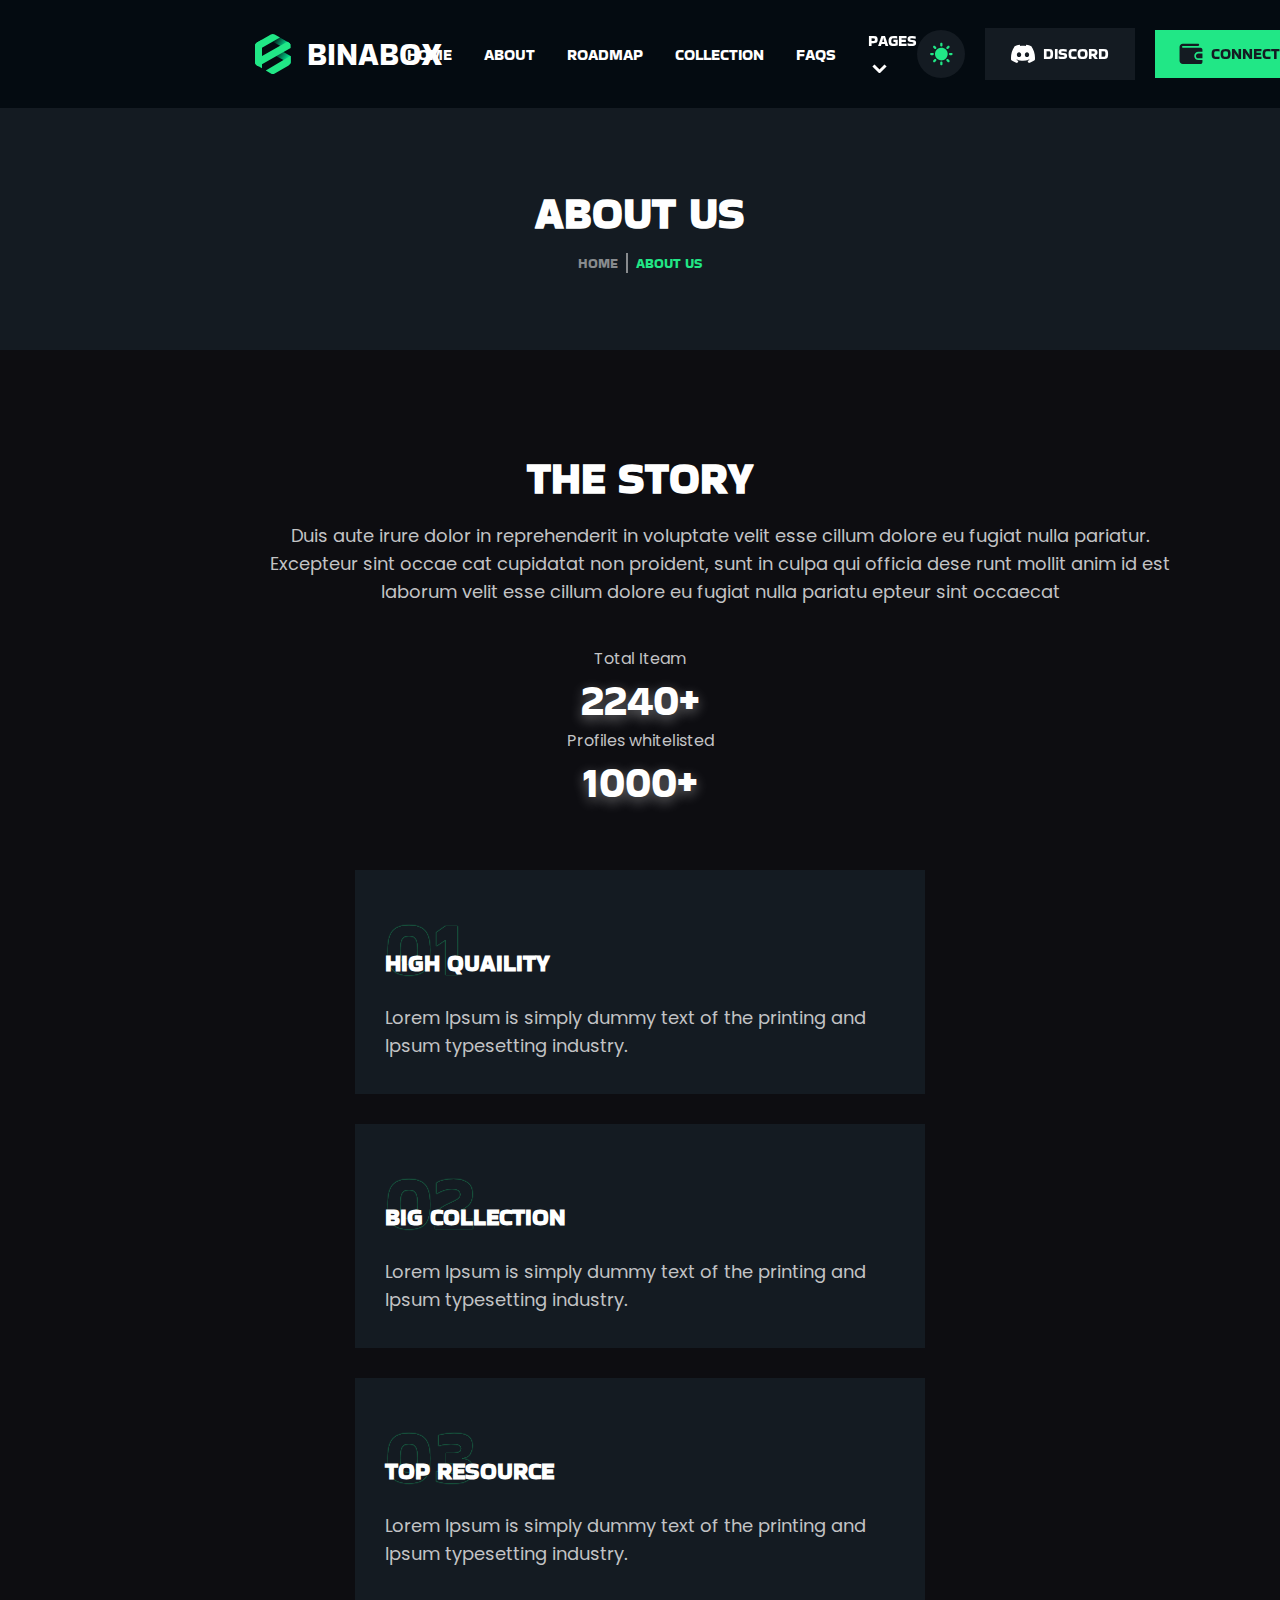
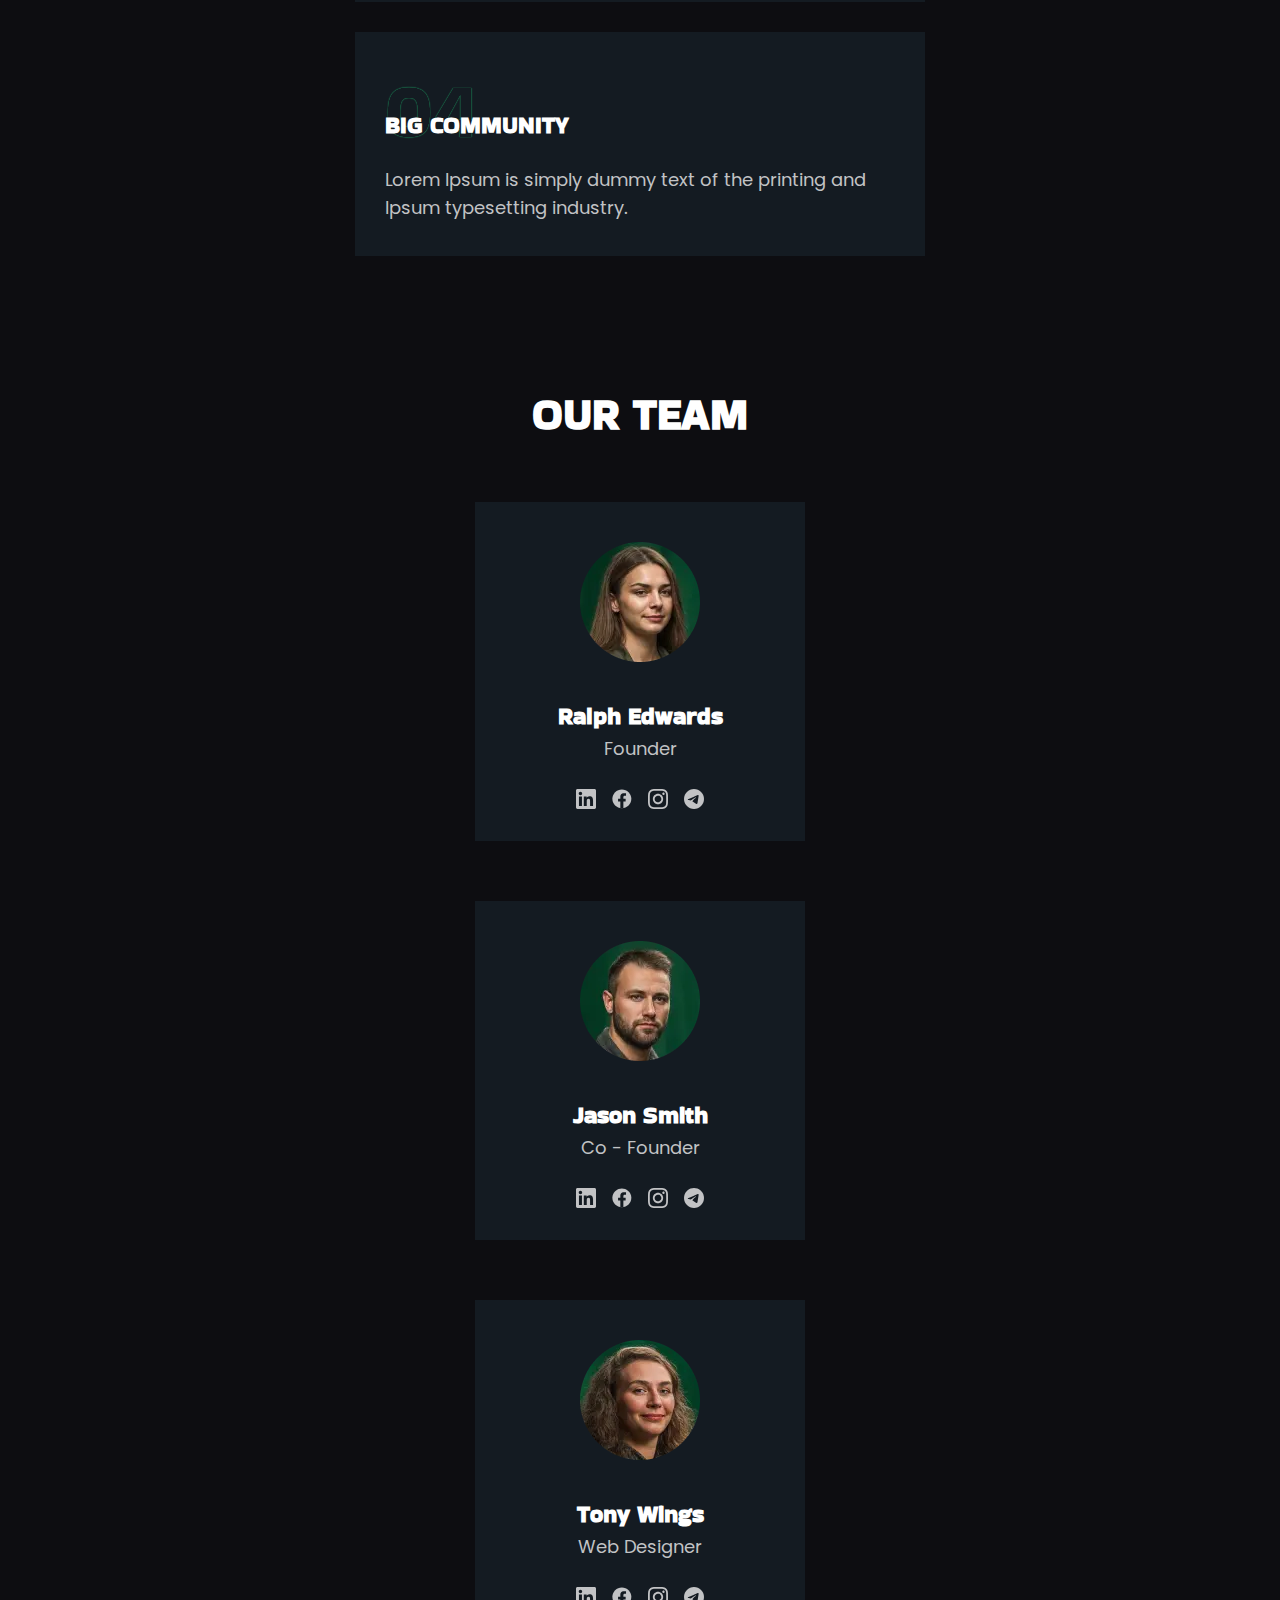
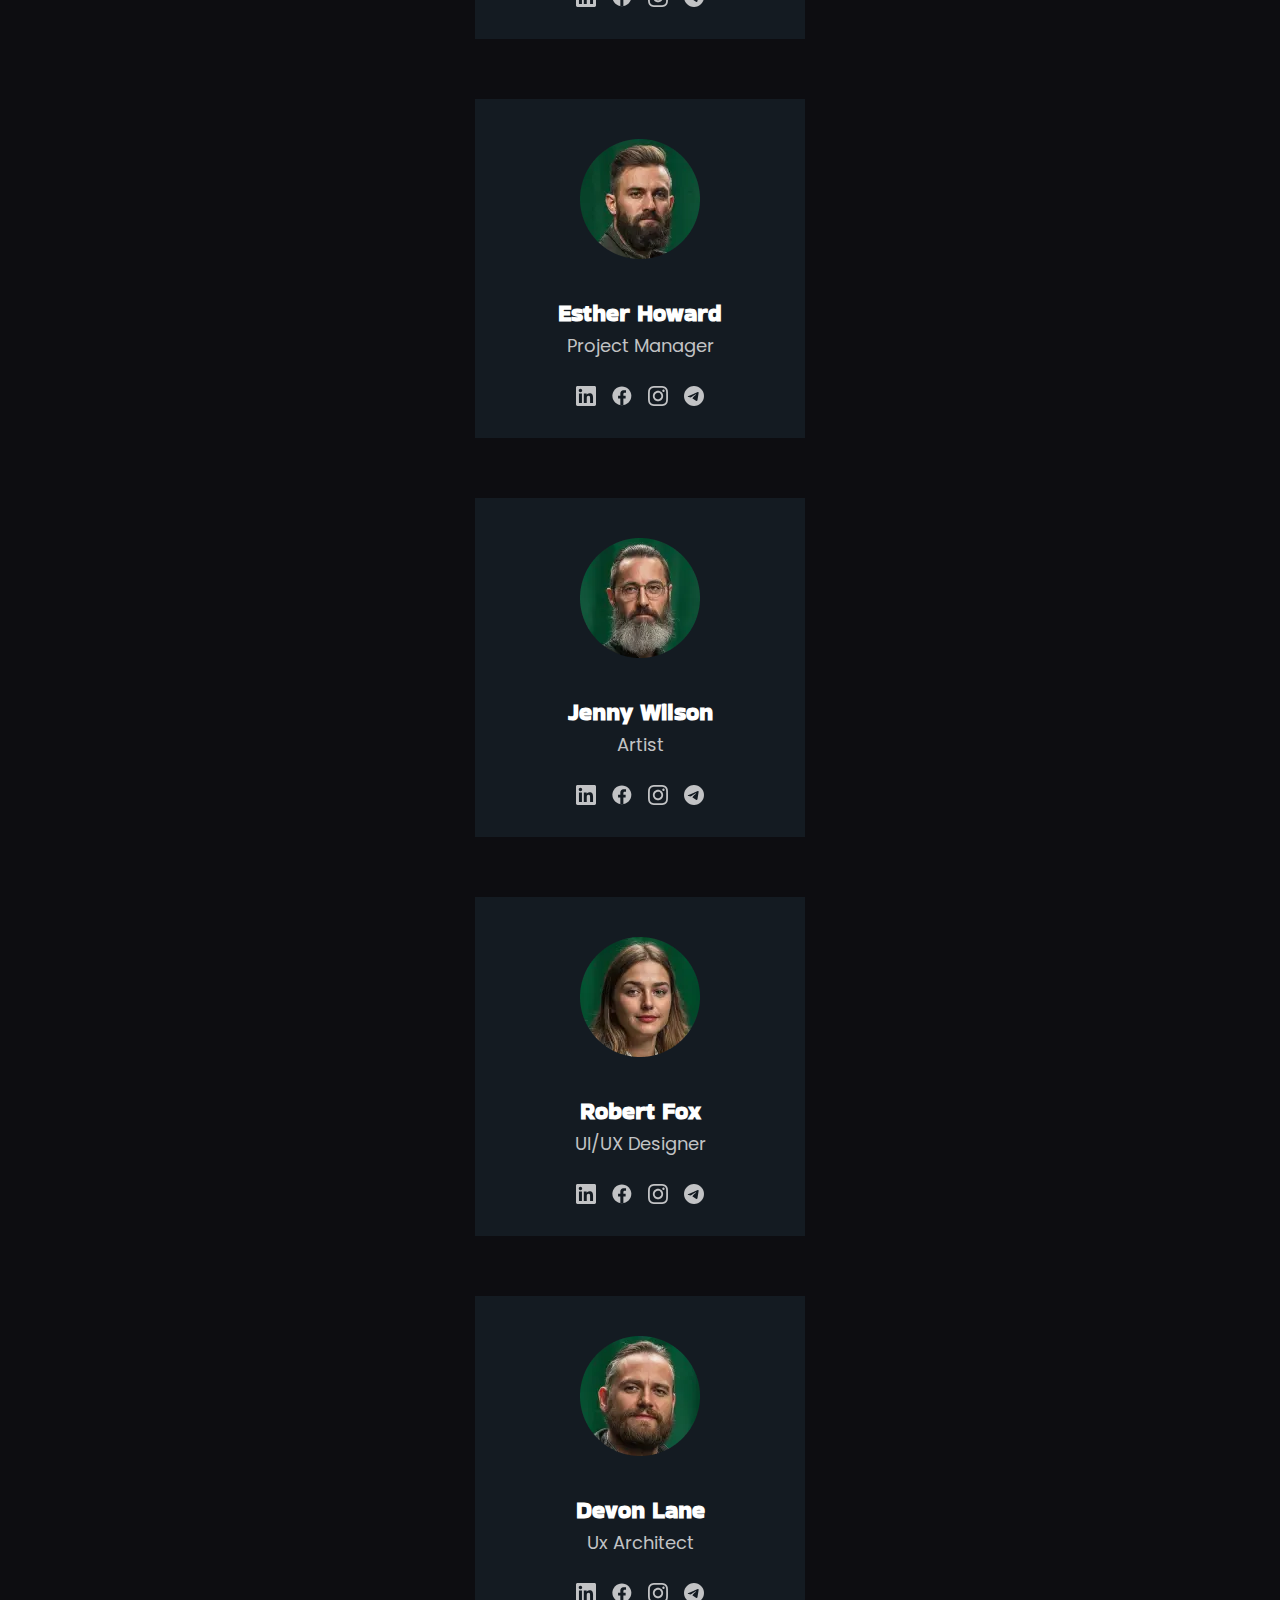
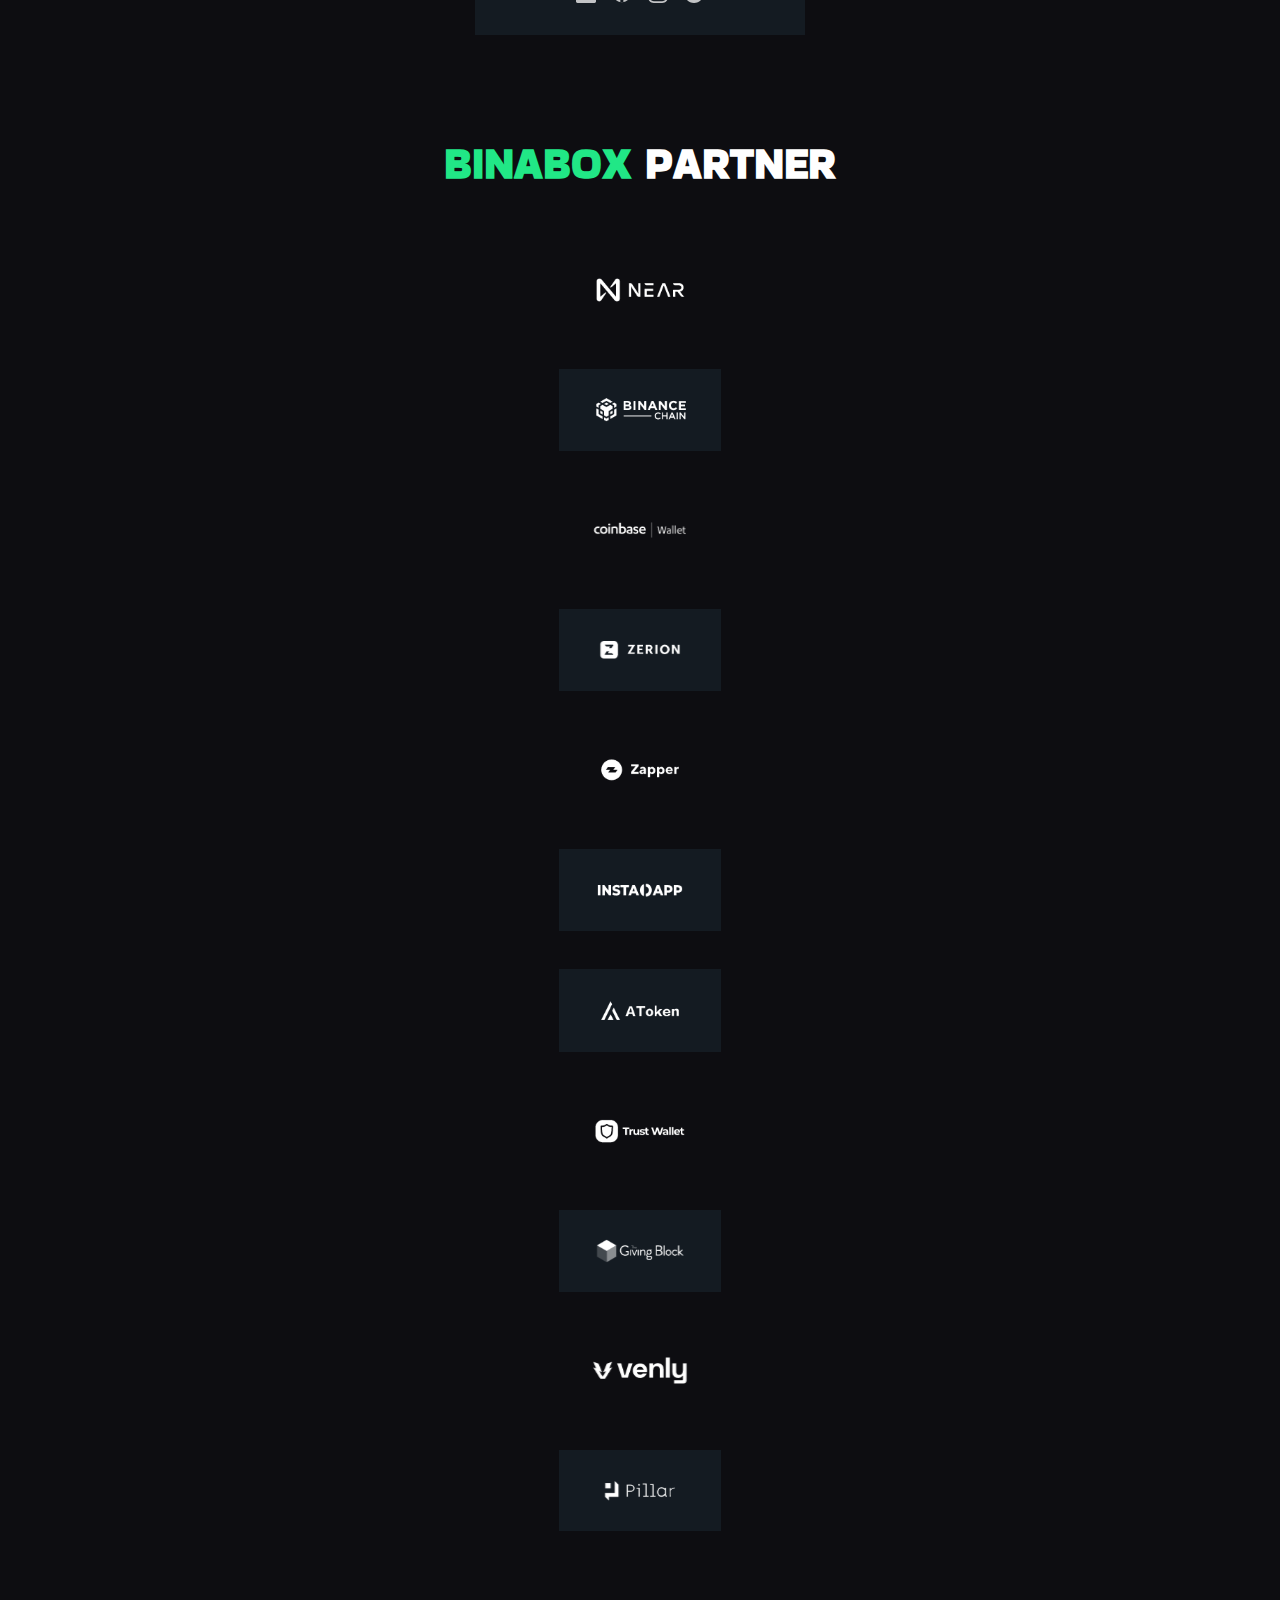
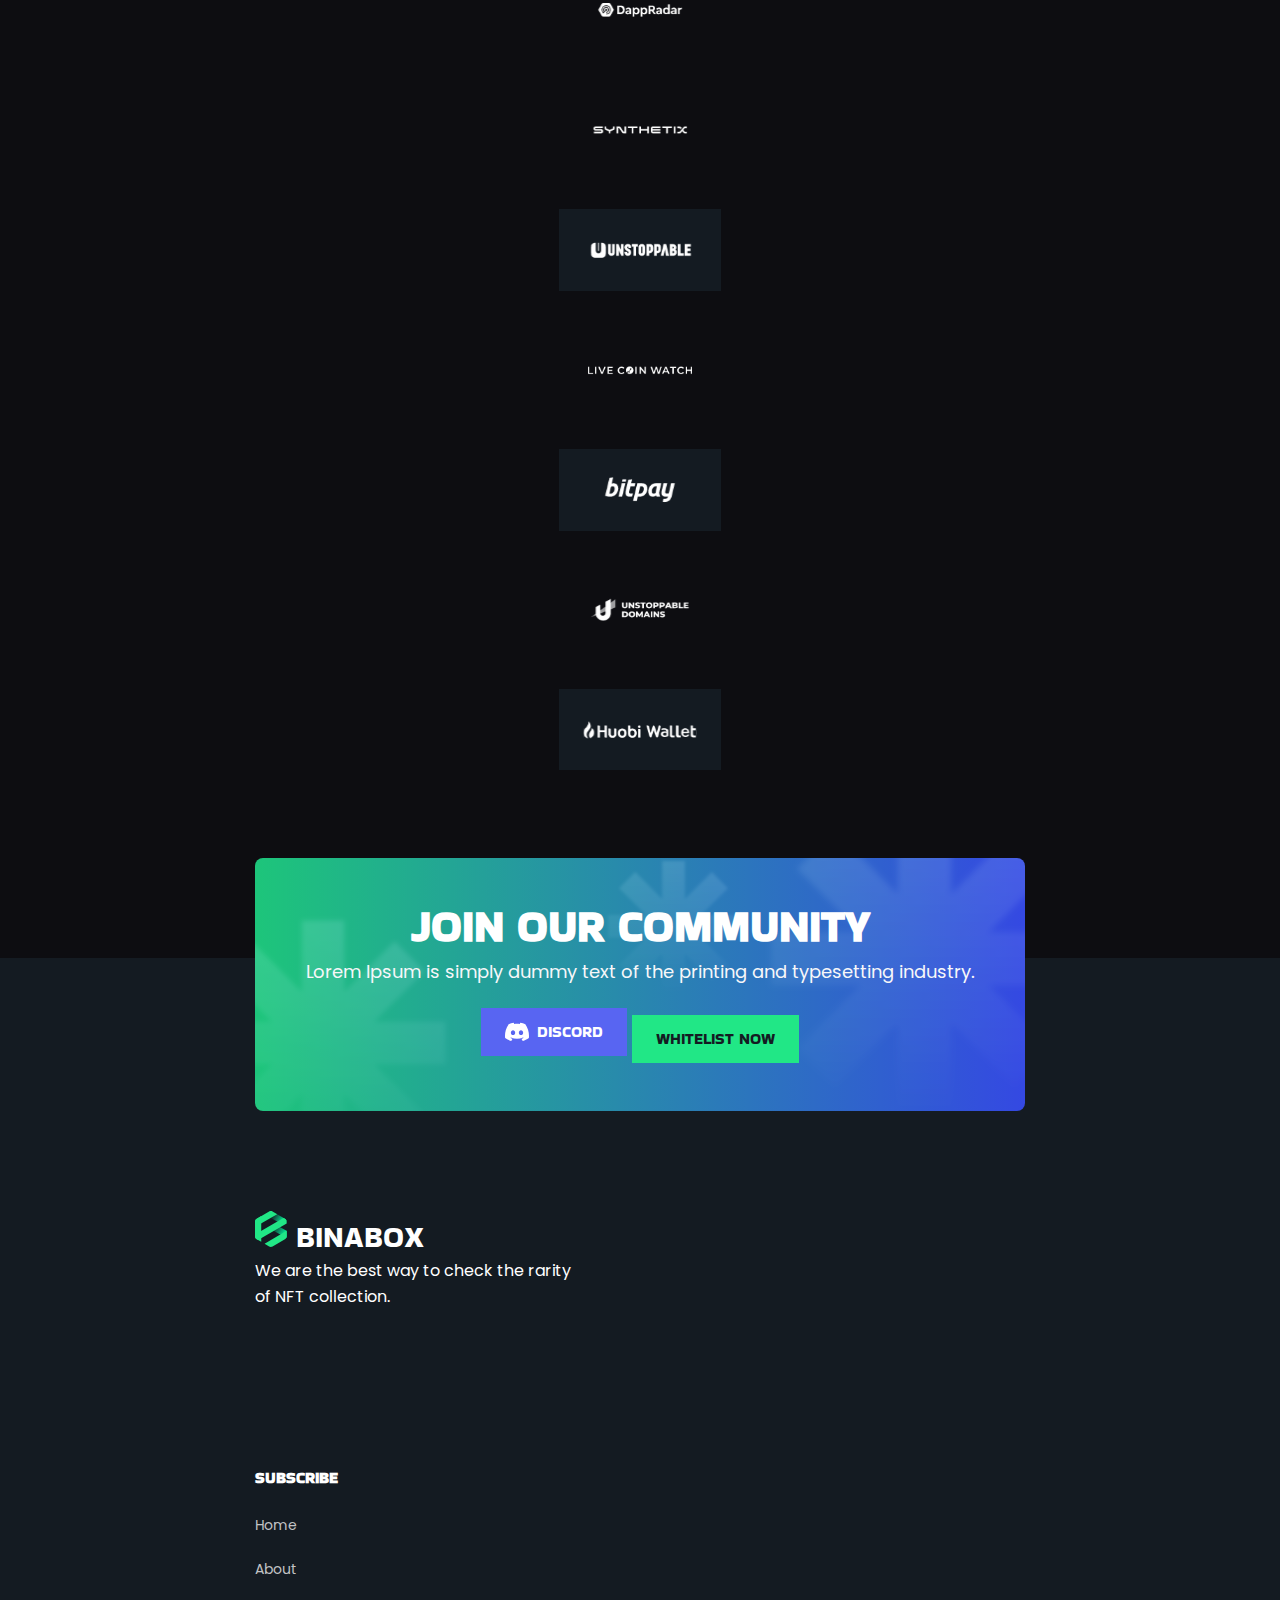
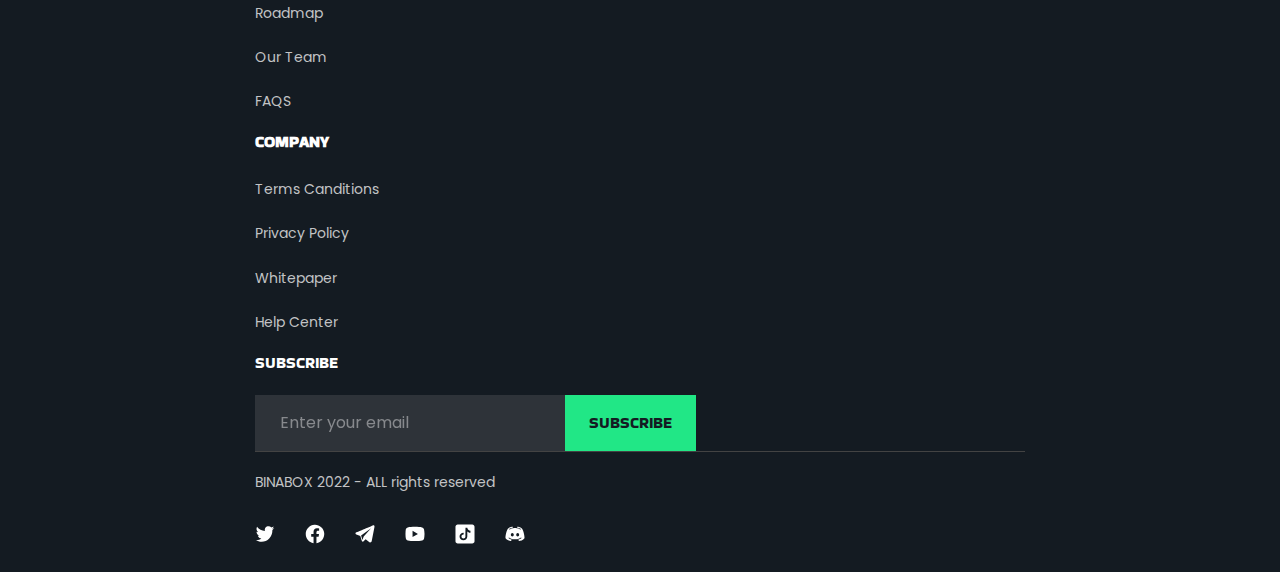
==== about.html @ 3cceca1d "Fixed PR 5" ====
<!DOCTYPE html>
<html lang="en">
  <head>
    <meta charset="UTF-8" />
    <meta name="viewport" content="width=device-width, initial-scale=1.0" />
    <meta
      name="description"
      content="BINABOX is the best platform to check the rarity of NFT collection"
    />
    <link
      rel="apple-touch-icon"
      sizes="180x180"
      href="./favicon_io/apple-touch-icon.png"
    />
    <link
      rel="icon"
      type="image/png"
      sizes="32x32"
      href="./favicon_io/favicon-32x32.png"
    />
    <link
      rel="icon"
      type="image/png"
      sizes="16x16"
      href="./favicon_io/favicon-16x16.png"
    />
    <link rel="manifest" href="./favicon_io/site.webmanifest" />
    <link rel="preconnect" href="https://fonts.googleapis.com" />
    <link rel="preconnect" href="https://fonts.gstatic.com" crossorigin />
    <link
      href="https://fonts.googleapis.com/css2?family=Bakbak+One&family=Poppins&display=swap"
      rel="stylesheet"
    />
    <link
      rel="stylesheet"
      type="text/css"
      href="http://necolas.github.io/normalize.css"
    />
    <link rel="stylesheet" href="./css/style.css" />
    <title>About BINABOX</title>
  </head>
  <body>
    <!-- Header -->
    <header class="header container">
      <a href="./index.html" class="logo-block">
        <img src="./img/logo.svg" alt="Binabox logo" width="36" height="40" />
        BINABOX
      </a>
      <!-- Navigation Menu -->
      <nav class="nav-menu">
        <ul class="nav-menu-items">
          <li>
            <a href="index.html" class="nav-menu-item">HOME</a>
          </li>
          <li>
            <a href="./about.html" class="nav-menu-item">ABOUT</a>
          </li>
          <li>
            <a href="./index.html#roadmap-block" class="nav-menu-item"
              >ROADMAP</a
            >
          </li>
          <li>
            <a href="./catalog.html" class="nav-menu-item">COLLECTION</a>
          </li>
          <li>
            <a href="./faqs.html" class="nav-menu-item">FAQS</a>
          </li>

          <li class="nav-dropdown-item">
            <a class="nav-menu-item">
              PAGES
              <svg class="icon arrow-down" width="15" height="15">
                <use xlink:href="sprite.svg#arrow-down"></use>
              </svg>
            </a>
            <ul class="dropdown-content" id="dropdown-menu">
              <li class="dropdown-item">
                <a class="dropdown-item-link" href="./catalog.html">
                  NFT Catalog
                </a>
              </li>
              <li class="dropdown-item">
                <a class="dropdown-item-link" href="./blog.html"> Blog </a>
              </li>
              <li class="dropdown-item">
                <a class="dropdown-item-link" href="./contact-us.html">
                  Contact Us
                </a>
              </li>
            </ul>
          </li>
        </ul>
      </nav>

      <div class="btn-box">
        <form class="darkmode" action="" method="post">
          <input
            type="checkbox"
            name="darkmode"
            id="darkmode"
            class="visually-hidden darkmode-toggle"
          />
          <label class="switch-mode" for="darkmode"></label>
        </form>

        <a href="#" class="btn-basic btn-media-header">
          <svg class="icon discord-btn" width="24" height="24">
            <use xlink:href="sprite.svg#discord-btn"></use>
          </svg>
          DISCORD
        </a>

        <button class="btn-basic btn-light" type="button">
          <svg class="icon wallet-icon" width="24" height="24">
            <use xlink:href="sprite.svg#wallet"></use>
          </svg>
          CONNECT
        </button>
      </div>
    </header>

    <!-- Main -->
    <main class="main">
      <!-- Breadcrumbs -->
      <section class="breadcrumbs container">
        <h1 class="secondary-heading">ABOUT US</h1>
        <ul class="breadcrumbs-list">
          <li>
            <a class="breadcrumbs-item inactive-link" href="./index.html"
              >HOME</a
            >
          </li>
          <li>
            <a class="breadcrumbs-item" href="#about-story">
              <span class="highlighted-text">ABOUT US</span>
            </a>
          </li>
        </ul>
      </section>

      <!-- Story section -->
      <section class="story-section container" id="about-story">
        <h2 class="secondary-heading">THE STORY</h2>
        <p class="about-description story-section-text">
          Duis aute irure dolor in reprehenderit in voluptate velit esse cillum
          dolore eu fugiat nulla pariatur. Excepteur sint occae cat cupidatat
          non proident, sunt in culpa qui officia dese runt mollit anim id est
          laborum velit esse cillum dolore eu fugiat nulla pariatu epteur sint
          occaecat
        </p>

        <!--  Hero counter  -->
        <dl class="hero-counter">
          <dt class="hero-description">Total Iteam</dt>
          <dd class="hero-number">2240+</dd>
          <dt class="hero-description">Profiles whitelisted</dt>
          <dd class="hero-number">1000+</dd>
        </dl>

        <!-- About card list -->
        <ol class="about-list">
          <li class="about-list-item hover-effect">
            <article class="about-list-card">
              <h3 class="about-list-title">HIGH QUAILITY</h3>
              <p class="about-list-description">
                Lorem Ipsum is simply dummy text of the printing and Ipsum
                typesetting industry.
              </p>
            </article>
          </li>
          <li class="about-list-item hover-effect">
            <article class="about-list-card">
              <h3 class="about-list-title">BiG COLLECTION</h3>
              <p class="about-list-description">
                Lorem Ipsum is simply dummy text of the printing and Ipsum
                typesetting industry.
              </p>
            </article>
          </li>
          <li class="about-list-item hover-effect">
            <article class="about-list-card">
              <h3 class="about-list-title">TOP RESOURCE</h3>
              <p class="about-list-description">
                Lorem Ipsum is simply dummy text of the printing and Ipsum
                typesetting industry.
              </p>
            </article>
          </li>
          <li class="about-list-item hover-effect">
            <article class="about-list-card">
              <h3 class="about-list-title">BIG COMMUNITY</h3>
              <p class="about-list-description">
                Lorem Ipsum is simply dummy text of the printing and Ipsum
                typesetting industry.
              </p>
            </article>
          </li>
        </ol>
      </section>

      <!-- Team section -->
      <section class="team container" id="team-block">
        <h2 class="secondary-heading">OUR TEAM</h2>
        <article class="team-card hover-effect">
          <img
            src="./img/img-team/team-photo1.webp"
            alt="Ralph Edwards's Profile Photo"
            width="120"
            height="120"
          />
          <h3 class="team-name">Ralph Edwards</h3>
          <p class="team-title">Founder</p>
          <ul class="team-connect-list">
            <li>
              <a href="#">
                <svg class="icon team-media" width="20" height="20">
                  <use xlink:href="sprite.svg#team-linkedin"></use>
                </svg>
              </a>
            </li>
            <li>
              <a href="#">
                <svg class="icon team-media" width="20" height="20">
                  <use xlink:href="sprite.svg#team-facebook"></use>
                </svg>
              </a>
            </li>
            <li>
              <a href="#">
                <svg class="icon team-media" width="20" height="20">
                  <use xlink:href="sprite.svg#team-instagram"></use>
                </svg>
              </a>
            </li>
            <li>
              <a href="#">
                <svg class="icon team-media" width="20" height="20">
                  <use xlink:href="sprite.svg#team-telegram"></use>
                </svg>
              </a>
            </li>
          </ul>
        </article>

        <article class="team-card hover-effect">
          <img
            src="./img/img-team/team-photo2.webp"
            alt="Jason Smith's Profile Photo"
            width="120"
            height="120"
          />
          <h3 class="team-name">Jason Smith</h3>
          <p class="team-title">Co - Founder</p>
          <ul class="team-connect-list">
            <li>
              <a href="#">
                <svg class="icon team-media" width="20" height="20">
                  <use xlink:href="sprite.svg#team-linkedin"></use>
                </svg>
              </a>
            </li>
            <li>
              <a href="#">
                <svg class="icon team-media" width="20" height="20">
                  <use xlink:href="sprite.svg#team-facebook"></use>
                </svg>
              </a>
            </li>
            <li>
              <a href="#">
                <svg class="icon team-media" width="20" height="20">
                  <use xlink:href="sprite.svg#team-instagram"></use>
                </svg>
              </a>
            </li>
            <li>
              <a href="#">
                <svg class="icon team-media" width="20" height="20">
                  <use xlink:href="sprite.svg#team-telegram"></use>
                </svg>
              </a>
            </li>
          </ul>
        </article>

        <article class="team-card hover-effect">
          <img
            src="./img/img-team/team-photo3.webp"
            alt="Tony Wings's Profile Photo"
            width="120"
            height="120"
          />
          <h3 class="team-name">Tony Wings</h3>
          <p class="team-title">Web Designer</p>

          <ul class="team-connect-list">
            <li>
              <a href="#">
                <svg class="icon team-media" width="20" height="20">
                  <use xlink:href="sprite.svg#team-linkedin"></use>
                </svg>
              </a>
            </li>
            <li>
              <a href="#">
                <svg class="icon team-media" width="20" height="20">
                  <use xlink:href="sprite.svg#team-facebook"></use>
                </svg>
              </a>
            </li>
            <li>
              <a href="#">
                <svg class="icon team-media" width="20" height="20">
                  <use xlink:href="sprite.svg#team-instagram"></use>
                </svg>
              </a>
            </li>
            <li>
              <a href="#">
                <svg class="icon team-media" width="20" height="20">
                  <use xlink:href="sprite.svg#team-telegram"></use>
                </svg>
              </a>
            </li>
          </ul>
        </article>

        <article class="team-card hover-effect">
          <img
            src="./img/img-team/team-photo4.webp"
            alt="Esther Howard's Profile Photo"
            width="120"
            height="120"
          />
          <h3 class="team-name">Esther Howard</h3>
          <p class="team-title">Project Manager</p>
          <ul class="team-connect-list">
            <li>
              <a href="#">
                <svg class="icon team-media" width="20" height="20">
                  <use xlink:href="sprite.svg#team-linkedin"></use>
                </svg>
              </a>
            </li>
            <li>
              <a href="#">
                <svg class="icon team-media" width="20" height="20">
                  <use xlink:href="sprite.svg#team-facebook"></use>
                </svg>
              </a>
            </li>
            <li>
              <a href="#">
                <svg class="icon team-media" width="20" height="20">
                  <use xlink:href="sprite.svg#team-instagram"></use>
                </svg>
              </a>
            </li>
            <li>
              <a href="#">
                <svg class="icon team-media" width="20" height="20">
                  <use xlink:href="sprite.svg#team-telegram"></use>
                </svg>
              </a>
            </li>
          </ul>
        </article>

        <article class="team-card hover-effect">
          <img
            src="./img/img-team/team-photo5.webp"
            alt="Jenny Wilso's Profile Photo"
            width="120"
            height="120"
          />
          <h3 class="team-name">Jenny Wilson</h3>
          <p class="team-title">Artist</p>
          <ul class="team-connect-list">
            <li>
              <a href="#">
                <svg class="icon team-media" width="20" height="20">
                  <use xlink:href="sprite.svg#team-linkedin"></use>
                </svg>
              </a>
            </li>
            <li>
              <a href="#">
                <svg class="icon team-media" width="20" height="20">
                  <use xlink:href="sprite.svg#team-facebook"></use>
                </svg>
              </a>
            </li>
            <li>
              <a href="#">
                <svg class="icon team-media" width="20" height="20">
                  <use xlink:href="sprite.svg#team-instagram"></use>
                </svg>
              </a>
            </li>
            <li>
              <a href="#">
                <svg class="icon team-media" width="20" height="20">
                  <use xlink:href="sprite.svg#team-telegram"></use>
                </svg>
              </a>
            </li>
          </ul>
        </article>

        <article class="team-card hover-effect">
          <img
            src="./img/img-team/team-photo6.webp"
            alt="Robert Fox's Profile Photo"
            width="120"
            height="120"
          />
          <h3 class="team-name">Robert Fox</h3>
          <p class="team-title">UI/UX Designer</p>
          <ul class="team-connect-list">
            <li>
              <a href="#">
                <svg class="icon team-media" width="20" height="20">
                  <use xlink:href="sprite.svg#team-linkedin"></use>
                </svg>
              </a>
            </li>
            <li>
              <a href="#">
                <svg class="icon team-media" width="20" height="20">
                  <use xlink:href="sprite.svg#team-facebook"></use>
                </svg>
              </a>
            </li>
            <li>
              <a href="#">
                <svg class="icon team-media" width="20" height="20">
                  <use xlink:href="sprite.svg#team-instagram"></use>
                </svg>
              </a>
            </li>
            <li>
              <a href="#">
                <svg class="icon team-media" width="20" height="20">
                  <use xlink:href="sprite.svg#team-telegram"></use>
                </svg>
              </a>
            </li>
          </ul>
        </article>

        <article class="team-card hover-effect">
          <img
            src="./img/img-team/team-photo7.webp"
            alt="Devon Lane's Profile Photo"
            width="120"
            height="120"
          />
          <h3 class="team-name">Devon Lane</h3>
          <p class="team-title">Ux Architect</p>
          <ul class="team-connect-list">
            <li>
              <a href="#">
                <svg class="icon team-media" width="20" height="20">
                  <use xlink:href="sprite.svg#team-linkedin"></use>
                </svg>
              </a>
            </li>
            <li>
              <a href="#">
                <svg class="icon team-media" width="20" height="20">
                  <use xlink:href="sprite.svg#team-facebook"></use>
                </svg>
              </a>
            </li>
            <li>
              <a href="#">
                <svg class="icon team-media" width="20" height="20">
                  <use xlink:href="sprite.svg#team-instagram"></use>
                </svg>
              </a>
            </li>
            <li>
              <a href="#">
                <svg class="icon team-media" width="20" height="20">
                  <use xlink:href="sprite.svg#team-telegram"></use>
                </svg>
              </a>
            </li>
          </ul>
        </article>
      </section>

      <!-- Partners section -->
      <section class="partners container">
        <h2 class="secondary-heading">
          <span class="highlighted-text">BINABOX</span> PARTNER
        </h2>

        <ul class="partners-cards about-partners">
          <li>
            <img
              src="./img/img-partners/partner-logo1.svg"
              alt="Near Partner Banner"
              class="partner-banner"
              width="162"
              height="60"
            />
          </li>

          <li>
            <img
              src="./img/img-partners/partner-logo2.svg"
              alt="Binance Chain Partner Banner"
              class="partner-banner banner-bg"
              width="162"
              height="60"
            />
          </li>

          <li>
            <img
              src="./img/img-partners/partner-logo3.svg"
              alt="Coinbase Partner Banner"
              class="partner-banner"
              width="162"
              height="60"
            />
          </li>

          <li>
            <img
              src="./img/img-partners/partner-logo4.svg"
              alt="Zerion Partner Banner"
              class="partner-banner banner-bg"
              width="162"
              height="60"
            />
          </li>

          <li>
            <img
              src="./img/img-partners/partner-logo5.svg"
              alt="Zapper Partner Banner"
              class="partner-banner"
              width="162"
              height="60"
            />
          </li>

          <li>
            <img
              src="./img/img-partners/partner-logo6.svg"
              alt="InstaApp Partner Banner"
              class="partner-banner banner-bg"
              width="162"
              height="60"
            />
          </li>

          <li>
            <img
              src="./img/img-partners/partner-logo7.svg"
              alt="AToken Partner Banner"
              class="partner-banner banner-bg"
              width="162"
              height="60"
            />
          </li>

          <li>
            <img
              src="./img/img-partners/partner-logo8.svg"
              alt="Trust Wallet Partner Banner"
              class="partner-banner"
              width="162"
              height="60"
            />
          </li>

          <li>
            <img
              src="./img/img-partners/partner-logo9.svg"
              alt="Giving Black Partner Banner"
              class="partner-banner banner-bg"
              width="162"
              height="60"
            />
          </li>

          <li>
            <img
              src="./img/img-partners/partner-logo10.svg"
              alt="Venly Partner Banner"
              class="partner-banner"
              width="162"
              height="60"
            />
          </li>

          <li>
            <img
              src="./img/img-partners/partner-logo11.svg"
              alt="Pillar Partner Banner"
              class="partner-banner banner-bg"
              width="162"
              height="60"
            />
          </li>

          <li>
            <img
              src="./img/img-partners/partner-logo12.svg"
              alt="DappRadar Partner Banner"
              class="partner-banner"
              width="162"
              height="60"
            />
          </li>

          <li>
            <img
              src="./img/img-partners/partner-logo13.svg"
              alt="Synthetix Partner Banner"
              class="partner-banner"
              width="162"
              height="60"
            />
          </li>

          <li>
            <img
              src="./img/img-partners/partner-logo14.svg"
              alt="Unstoppable Partner Banner"
              class="partner-banner banner-bg"
              width="162"
              height="60"
            />
          </li>

          <li>
            <img
              src="./img/img-partners/partner-logo15.svg"
              alt="Live Coin Watch Partner Banner"
              class="partner-banner"
              width="162"
              height="60"
            />
          </li>

          <li>
            <img
              src="./img/img-partners/partner-logo16.svg"
              alt="Bitpay Partner Banner"
              class="partner-banner banner-bg"
              width="162"
              height="60"
            />
          </li>

          <li>
            <img
              src="./img/img-partners/partner-logo17.svg"
              alt="Unstoppable Domain Partner Banner"
              class="partner-banner"
              width="162"
              height="60"
            />
          </li>

          <li>
            <img
              src="./img/img-partners/partner-logo18.svg"
              alt="Huobi Wallet Partner Banner"
              class="partner-banner banner-bg"
              width="162"
              height="60"
            />
          </li>
        </ul>
      </section>

      <!-- Call action section -->
      <section class="cta-section">
        <article class="call-action-catalog">
          <h2 class="secondary-heading catalog-cta-title">
            JOIN OUR COMMUNITY
          </h2>
          <p class="catalog-cta-text">
            Lorem Ipsum is simply dummy text of the printing and typesetting
            industry.
          </p>

          <div class="cta-catbtn-box">
            <a href="#" class="btn-basic btn-media">
              <svg class="icon discord-btn" width="24" height="24">
                <use xlink:href="sprite.svg#discord-btn"></use>
              </svg>
              DISCORD
            </a>
            <button class="btn-basic btn-light" type="button">
              WHITELIST NOW
            </button>
          </div>
        </article>
      </section>
    </main>

    <!-- Footer -->
    <footer class="container catalog-footer">
      <section class="footer-nftcatalog">
        <div class="catalog-footer-logobox">
          <a href="./index.html" class="footer-cat-logo">
            <img
              src="./img/logo.svg"
              alt="Binabox logo"
              width="32"
              height="36"
            />
            BINABOX
          </a>

          <p class="catalog-footer-text">
            We are the best way to check the rarity of NFT collection.
          </p>
        </div>

        <div class="sitemap">
          <h2 class="sitemap-title">SUBSCRIBE</h2>
          <ul>
            <li class="sitemap-list">
              <a class="nav-pages-item" href="./index.html">Home</a>
            </li>
            <li class="sitemap-list">
              <a class="nav-pages-item" href="./about.html"> About </a>
            </li>
            <li class="sitemap-list">
              <a class="nav-pages-item" href="./index.html#roadmap-block">
                Roadmap
              </a>
            </li>
            <li class="sitemap-list">
              <a class="nav-pages-item" href="./about.html#team-block">
                Our Team
              </a>
            </li>
            <li class="sitemap-list">
              <a class="nav-pages-item" href="./faqs.html"> FAQS </a>
            </li>
          </ul>
        </div>

        <div class="sitemap">
          <h2 class="sitemap-title">COMPANY</h2>
          <ul>
            <li class="sitemap-list">
              <a class="nav-pages-item" href="#">Terms Canditions</a>
            </li>
            <li class="sitemap-list">
              <a class="nav-pages-item" href="#">Privacy Policy</a>
            </li>
            <li class="sitemap-list">
              <a class="nav-pages-item" href="#">Whitepaper</a>
            </li>
            <li class="sitemap-list">
              <a class="nav-pages-item" href="#">Help Center</a>
            </li>
          </ul>
        </div>

        <form action="" method="post" class="site-newsletter">
          <fieldset class="site-newsletter-fieldset">
            <legend class="sitemap-title">SUBSCRIBE</legend>
            <div class="site-newsletter-wrapper">
              <label for="email" class="visually-hidden">Email:</label>
              <input
                class="newsletter-field field-validation"
                type="email"
                name="email"
                id="email"
                placeholder="Enter your email"
                autocomplete="email"
                required
                pattern="[a-z0-9._%+\-]+@[a-z0-9.\-]+\.[a-z]{2,}$"
              />
              <button class="btn-light btn-basic" type="submit">
                subscribe
              </button>
            </div>
          </fieldset>
        </form>
      </section>

      <div class="footer-copyright">
        <p class="footer-copyright-text">BINABOX 2022 - ALL rights reserved</p>
        <div class="social-networks">
          <ul class="social-networks-items">
            <!-- Twitter add icon -->
            <li class="network-item-cat">
              <a href="#">
                <svg class="icon cat-footer-media" width="20" height="20">
                  <use xlink:href="sprite.svg#footer-twitter"></use>
                </svg>
              </a>
            </li>
            <!-- Facebook add icon -->
            <li class="network-item-cat">
              <a href="#">
                <svg class="icon cat-footer-media" width="20" height="20">
                  <use xlink:href="sprite.svg#footer-facebook"></use>
                </svg>
              </a>
            </li>
            <!-- Telegram add icon -->
            <li class="network-item-cat">
              <a href="#">
                <svg class="icon cat-footer-media" width="20" height="20">
                  <use xlink:href="sprite.svg#footer-telegram"></use>
                </svg>
              </a>
            </li>
            <!-- YouTube add icon -->
            <li class="network-item-cat">
              <a href="#">
                <svg class="icon cat-footer-media" width="20" height="20">
                  <use xlink:href="sprite.svg#footer-youtube"></use>
                </svg>
              </a>
            </li>
            <!-- Tiktok add icon -->
            <li class="network-item-cat">
              <a href="#">
                <svg class="icon cat-footer-media" width="20" height="20">
                  <use xlink:href="sprite.svg#footer-tiktok"></use>
                </svg>
              </a>
            </li>
            <!-- Discord add icon -->
            <li class="network-item-cat">
              <a href="#">
                <svg class="icon cat-footer-media" width="20" height="20">
                  <use xlink:href="sprite.svg#footer-discord"></use>
                </svg>
              </a>
            </li>
          </ul>
        </div>
      </div>
    </footer>
  </body>
</html>
---- css/style.css ----
:root {
  --btn-primary-color: rgb(33, 231, 134);
  --secondary-color: rgb(20, 27, 34);
  --article-bg-color: rgba(255, 255, 255, 0.05);
  --main-background-color: rgb(13, 13, 17);
  --text-color: rgb(194, 195, 197);
  --inactive-color: rgb(136, 139, 142);
  --text-font: "Poppins", "Helvetica Neue", Arial, sans-serif;
  --btn-header-font: "Bakbak One", "Arial Black", Arial, sans-serif;
}

/********************** General css **********************************/

* {
  padding: 0;
  margin: 0;
}

html {
  -webkit-box-sizing: border-box;
  -moz-box-sizing: border-box;
  box-sizing: border-box;
}

*,
*:before,
*:after {
  -webkit-box-sizing: inherit;
  -moz-box-sizing: inherit;
  box-sizing: inherit;
}

body {
  background-color: rgb(4, 11, 17);
  font-family: "Bakbak One", "Arial Black", Arial, sans-serif;
  font-weight: 400;
  font-style: normal;
  font-size: 18px;
  line-height: 1.56;
  color: rgb(255, 255, 255);
}

img {
  /* display: block; */
  max-width: 100%;
  height: auto;
}

a {
  text-decoration: none;
  color: rgb(255, 255, 255);
}

ul {
  list-style-type: none;
  padding: 0;
  margin: 0;
}

.container {
  padding: 0 255px;
}

/**************** Buttons styles ****************/

button {
  cursor: pointer;
}

.btn-basic {
  padding: 12px 24px;
  font-size: 16px;
  line-height: 1.5;
  gap: 8px;
  text-transform: uppercase;
}

.btn-media {
  display: inline-flex;
  background-color: rgb(88, 101, 242);
}

.btn-light {
  display: inline-flex;
  align-items: center;
  border: none;
  background-color: var(--btn-primary-color);
  color: var(--secondary-color);
  font-family: var(--btn-header-font);
}

.btn-border {
  border: 2px solid var(--btn-primary-color);
  background-color: inherit;
  color: rgb(255, 255, 255);
  font-family: var(--btn-header-font);
}

.btn-border:active {
  background-color: rgba(33, 231, 134, 0.2);
  transition: all 0.3s ease-in-out;
}

/* Text styles */
.highlighted-text {
  color: var(--btn-primary-color);
}

.secondary-heading {
  font-size: 44px;
  line-height: 1.27;
  text-align: center;
  text-transform: uppercase;
}

.main {
  margin-top: 108px;
}

/********************* Header styles *****************************/

.header {
  /* padding: 30px auto; */
  display: flex;
  justify-content: space-between;
  align-items: center;
  background-color: rgb(4, 11, 17);
  position: fixed;
  top: 0px;
  left: 0;
  width: 100%;
  height: 108px;
  z-index: 1;
}

.logo-block {
  display: flex;
  align-items: center;
  font-size: 32px;
  line-height: 1.31;
  gap: 16px;
  text-transform: uppercase;
}

/************* Header navigation styles *******************/

.nav-menu-items {
  display: flex;
  flex-direction: row;
  align-items: center;
  justify-content: stretch;
  width: 100%;
  gap: 32px;
}

.nav-menu-item {
  font-size: 16px;
  line-height: 1.5;
  letter-spacing: 10%;
  text-transform: uppercase;
}

/******** Needed to finish popup menu!!!  ***************/

.nav-menu-item:hover {
  border-bottom: 1px solid var(--btn-primary-color);
}

.nav-dropdown-item {
  position: relative;
  /* display: inline-block; */
}

.arrow-down {
  vertical-align: middle;
  margin-left: 4px;
  padding-bottom: 4px;
}

.dropdown-content {
  display: none;
  width: 221px;
  position: absolute;
  left: 0;
  top: 100%;
  margin-top: 18px;
  padding: 16px 20px;
  background-color: var(--secondary-color);
  box-shadow: 0 10px 25px rgba(71, 92, 133, 0.1);
  z-index: 1;
}

.dropdown-content::before {
  content: "";
  position: absolute;
  top: -20px;
  left: 12px;
  border: 10px solid transparent;
  border-bottom-color: var(--secondary-color);
}

.nav-dropdown-item:hover .dropdown-content {
  display: block;
}

.dropdown-item {
  font-size: 16px;
  line-height: 1.5;
  letter-spacing: 10%;
  margin-bottom: 14px;
  text-transform: capitalize;
}

.dropdown-item-link:hover {
  color: var(--btn-primary-color);
}

.btn-box {
  display: flex;
  align-items: center;
  gap: 20px;
}

.darkmode-toggle + .switch-mode::before {
  display: inline-block;
  vertical-align: middle;
  text-align: center;
  line-height: 60px;
  content: url("../img/icons/switch.svg");
  background-color: var(--secondary-color);
  border-radius: 50%;
  width: 48px;
  height: 48px;
  cursor: pointer;
}

.darkmode-toggle:checked + .switch-mode::before {
  content: url("../img/icons/switch-dark.svg");
  background-color: var(--btn-primary-color);
}

/* ************************** */

.btn-media-header {
  display: flex;
  border: 2px solid transparent;
  background-color: var(--secondary-color);
  transition: color 0.3s ease-in-out;
}

.btn-media-header:active {
  background-color: rgb(35, 46, 57);
  border: 2px solid var(--secondary-color);
}

/**************** Hero section **************************/

.hero-box {
  padding-top: 141px;
  background-image: url("../img/bg-s/star-big.svg"),
    linear-gradient(to top, rgb(4, 11, 17), rgba(4, 11, 17, 0)),
    radial-gradient(
      ellipse at center,
      rgba(48, 113, 101, 0.3) 10%,
      rgba(20, 27, 34, 0.3) 70%
    );
  background-size: 496px auto, cover, 950px 278px;
  background-position: bottom -50px right -170px, bottom, top -100px left -200px;
  background-repeat: no-repeat;
  background-color: var(--secondary-color);
}

.hero-content {
  width: 750px;
}

.hero-title {
  font-size: 72px;
  line-height: 1.11;
  text-transform: uppercase;
}

.hero-text {
  font-family: var(--text-font);
  font-size: 20px;
  line-height: 1.5;
  margin: 20px 0 24px;
}

.hero-text::first-letter {
  text-transform: capitalize;
}

.hero-number {
  font-size: 44px;
  line-height: 1.27;
  text-shadow: 0px 4px 13px rgba(255, 255, 255, 0.4);
}

.hero-description {
  font-family: var(--text-font);
  font-size: 16px;
  line-height: 1.63;
  color: var(--text-color);
}

.hero-description::first-letter {
  text-transform: capitalize;
}

.hero-btn {
  margin-top: 48px;
  gap: 24px;
}

/**********************  nft-cards section **************************/

.nft-cards {
  padding-top: 60px;
  padding-bottom: 50px;
  background-color: var(--main-background-color);
  text-align: center;
  display: flex;
  gap: 30px;
  overflow-x: auto;
  white-space: nowrap;
}

.nft-card {
  margin: 0 auto;
  width: 330px;
  padding: 20px;
  background-color: var(--article-bg-color);
}

.nft-card-title {
  padding-top: 10px;
  font-size: 20px;
  line-height: 1.4;
  text-align: left;
  text-transform: uppercase;
}

/***************************** About section *******************************/

.about {
  padding-top: 50px;
  padding-bottom: 50px;
  text-align: center;
  background-color: var(--main-background-color);
}

.about-description {
  margin: 0 auto;
  margin-top: 16px;
  font-family: var(--text-font);
  color: var(--text-color);
  width: 930px;
}

.about-description::first-letter {
  text-transform: capitalize;
}

.about-list {
  margin-top: 60px;
  list-style-position: inside;
  text-align: left;
}

.about-list-item {
  margin: 0 auto;
  padding: 30px;
  background-color: var(--secondary-color);
  margin-bottom: 30px;
  width: 570px;
  height: 224px;
  position: relative;
}

.about-list-item::marker {
  content: counter(list-item, decimal-leading-zero);
  color: var(--secondary-color);
  font-size: 80px;
  line-height: 1.2;
  text-shadow: 0 0 1px var(--btn-primary-color);
}

.hover-effect::before,
.hover-effect::after {
  content: "";
  position: absolute;
  top: 0;
  left: 0;
  width: 100%;
  height: 100%;
  border-width: 3px;
  border-style: solid;
  pointer-events: none;
}

.hover-effect::before {
  border-image: linear-gradient(
      to bottom right,
      rgba(33, 231, 134, 1) 0%,
      rgba(33, 231, 134, 0) 20%
    )
    1;
  opacity: 0;
  transition: opacity 0.3s ease-in-out;
}

.hover-effect::after {
  border-image: linear-gradient(
      to top left,
      rgba(33, 231, 134, 1) 0%,
      rgba(33, 231, 134, 0) 20%
    )
    1;
  opacity: 0;
  transition: opacity 0.3s ease-in-out;
}

.hover-effect:hover::before,
.hover-effect:hover::after {
  opacity: 1;
}

.about-list-card {
  position: relative;
  bottom: 48px;
}

.about-list-title {
  font-size: 24px;
  line-height: 1.25;
  margin-bottom: 26px;
  text-transform: uppercase;
}

.about-list-description {
  font-family: var(--text-font);
  color: var(--text-color);
  width: 510px;
}

.about-list-description::first-letter {
  text-transform: capitalize;
}

/*********************** Workflow section ***************************/

.workflow {
  padding-top: 50px;
  padding-bottom: 50px;
  background-color: var(--main-background-color);
}

.workflow-cards {
  margin-top: 40px;
  /* gap: 30px; */
  list-style-position: inside;
  text-align: center;
  /* border: 1px solid #e13131; */
  position: relative;
}

.workflow-card {
  margin: 0 auto;
  background-color: var(--secondary-color);
  /* margin-bottom: 30px; */
  padding: 30px 30px 26px;
  width: 330px;
  height: 210px;
  /* border: 1px solid #70ca10; */
  position: relative;
}

/* .wc-1 {
  background-image: url(../img/img-workflow/icon1.svg);
  background-repeat: no-repeat;
  background-position: top 10px center;
} */

/* .wc-2 {
  background-image: url(../img/img-workflow/icon2.svg);
  background-repeat: no-repeat;
  background-position: top 10px center;
} */

/* .wc-3 {
  background-image: url(../img/img-workflow/icon3.svg);
  background-repeat: no-repeat;
  background-position: top 10px center;
} */

/* .wc-4 {
  background-image: url(../img/img-workflow/icon4.svg);
  background-repeat: no-repeat;
  background-position: top 10px center;
} */

/* Change position of the marker and image */

.workflow-card::marker {
  content: "STEP " counter(list-item);
  font-size: 22px;
  line-height: 1.36;
  color: var(--btn-primary-color);
}

.workflow-card-text {
  /* position: absolute; */
  /* bottom: 30px; */
  font-size: 24px;
  line-height: 1.33;
  text-transform: capitalize;
  text-wrap: nowrap;
}

/************************ Road Map section **********************************/

.roadmap {
  padding-top: 50px;
  padding-bottom: 50px;
  background-color: var(--main-background-color);
}

.roadmap-card {
  background-color: var(--article-bg-color);
  padding: 48px 43px;
  margin-top: 60px;
  margin-bottom: 25px;
}

.roadmap-img-box {
  width: 715px;
}

.roadmap-card-title {
  font-size: 36px;
  line-height: 1.22;
  margin-bottom: 16px;
  text-transform: uppercase;
}

.roadmap-list {
  margin-bottom: 30px;
  list-style-image: url("../img/icons/phase-icon.svg");
}

.roadmap-items {
  margin-bottom: 20px;
  /* gap: 12px; */
  font-family: var(--text-font);
  color: var(--text-color);
  text-transform: capitalize;
}

/* Phase line */

.roadmap-nav {
  display: flex;
  justify-content: space-between;
}

.arrow-less-btn {
  stroke: #888b8e;
  stroke-width: 4;
}

.arrow-greater-btn {
  stroke: var(--btn-primary-color);
  stroke-width: 4;
  transform: rotate(180deg);
}

.roadmap-nav-item-list {
  margin: 0 auto;
  border-top: 2px solid rgb(67, 67, 67);
  display: flex;
  justify-content: space-around;
  width: 90%;
  padding-top: 20px;
  position: relative;
  top: 10px;
  list-style-position: inside;
}

.roadmap-nav-item {
  font-size: 20px;
  line-height: 1.4;
}

.elipse-default {
  margin: 0 auto;
  display: block;
  position: relative;
  top: -65px;
  fill: #888b8e;
}

.elipse-default.active {
  fill: var(--btn-primary-color);
}

.roadmap-nav-item::marker {
  content: "PHASE " counter(list-item);
  color: var(--inactive-color);
}

.roadmap-nav-item.active::marker {
  color: rgb(255, 255, 255);
}

/****************************** Team section **********************************/

.team {
  padding-top: 50px;
  padding-bottom: 50px;
  background-color: var(--main-background-color);
}

.team-card {
  margin: 60px auto 0;
  background-color: var(--secondary-color);
  text-align: center;
  padding: 40px 20px;
  width: 330px;
  height: 339px;
  position: relative;
}

.team-name {
  font-size: 24px;
  line-height: 1.25;
  margin-top: 31px;
  margin-bottom: 4px;
  text-transform: capitalize;
}

.team-title {
  font-family: var(--text-font);
  color: var(--text-color);
  margin-bottom: 26px;
  text-transform: capitalize;
}

.team-connect-list {
  display: flex;
  justify-content: center;
  gap: 16px;
}

/**************************** Partners section *****************************/
.partners {
  padding-top: 50px;
  padding-bottom: 50px;
  background-color: var(--main-background-color);
}

.partners-cards {
  margin-top: 58px;
  text-align: center;
}

.partner-banner {
  padding: 20px 24px;
  margin-bottom: 30px;
}

.banner-bg {
  background-color: var(--secondary-color);
}

/************************** FAQs section *********************************/

.faq-box {
  padding-top: 50px;
  padding-bottom: 50px;
  background-color: var(--main-background-color);
}

.faq-title {
  margin-bottom: 60px;
}

.faqs-card {
  margin: 0 auto;
  background-color: var(--secondary-color);
  padding: 30px 20px;
  width: 930px;
  margin-bottom: 24px;
}

.faqs-name {
  font-size: 24px;
  line-height: 1.25;
  padding-bottom: 16px;
  color: rgb(194, 195, 197);
  list-style: none;
}

.faqs-name::first-letter,
.faqs-content::first-letter {
  text-transform: capitalize;
}

.faqs-name::after {
  content: url("../img/icons/plus.svg");
  float: right;
}

.faqs-card[open] .faqs-name {
  color: rgb(255, 255, 255);
}

.faqs-card[open] .faqs-name::after {
  content: url("../img/icons/minus.svg");
}

.faqs-content {
  font-family: var(--text-font);
  color: var(--text-color);
  border-top: 1px solid rgb(67, 67, 67);
  padding-top: 16px;
}

/*********************** Homepage Footer ***********************/

/********************** Homepage call-action section ******************/

.cta-homepage {
  margin: 0 auto;
  text-align: center;
  margin-bottom: 80px;
  padding-top: 50px;
}

.cta-homepage-text {
  font-family: var(--text-font);
  color: var(--text-color);
  margin-top: 8px;
  margin-bottom: 40px;
}

.cta-homepage-text::first-letter {
  text-transform: capitalize;
}

.cta-homepage-btns {
  display: flex;
  justify-content: center;
  gap: 37px;
  margin-bottom: 40px;
}

/* Homepage newsletter subcribtion form */

.home-newsletter {
  margin: 0 auto;
  display: flex;
  width: 690px;
}

.site-newsletter {
  width: 441px;
}

.site-newsletter-fieldset {
  border: none;
}

.site-newsletter-wrapper {
  display: flex;
}

.newsletter-field {
  padding: 14px 24px;
  background-color: rgba(194, 195, 197, 0.15);
  border: 1px solid transparent;
  width: 100%;
  font-family: var(--text-font);
  color: var(--text-color);
  font-size: 16px;
  line-height: 1.63;
}

.field-validation:valid:not(:placeholder-shown) {
  border: 1px solid var(--btn-primary-color);
}

.field-validation:invalid:not(:placeholder-shown) {
  border: 1px solid red;
}

/* .newsletter-field:is(:-webkit-autofill, :autofill) {
  background-color: rgba(194, 195, 197, 0.15);
} */

input::placeholder {
  font-family: var(--text-font);
  color: var(--text-color);
  font-size: 16px;
  line-height: 1.63;
  opacity: 0.6;
}

input::placeholder::first-letter {
  text-transform: capitalize;
}

/****************** social-networks Footer *****************************/

.social-networks-items {
  display: inline-flex;
  justify-content: center;
  gap: 30px;
  margin-top: 30px;
}

.network-item {
  margin: 0 auto;
  background-color: rgba(194, 195, 197, 0.15);
  width: 50px;
  height: 50px;
  padding: 12px 10px;
}

/******************** footer-nav section *******************************/

.footer-border {
  border-top: 1px solid rgb(67, 67, 67);
  padding: 19px 0;
}

.footer-logo {
  font-size: 22px;
  line-height: 1.36;
  gap: 16px;
  text-transform: uppercase;
}

.footer-copyright-text {
  font-family: var(--text-font);
  color: var(--text-color);
  font-size: 14px;
  line-height: 1.57;
  /* check other pages with this class for text align */
  /* text-align: right; */
}

/************************ Homepage Footer Pages *************************/

.nav-pages-item {
  font-family: var(--text-font);
  color: var(--text-color);
  font-size: 14px;
  line-height: 1.57;
  text-transform: capitalize;
  /* do not put text align - its will effect other pages tags */
  /* text-align: right; */
}

/************************* CATALOG Page **************************/

/******************* Breadcrumbs ***************************/

.breadcrumbs {
  background-color: var(--secondary-color);
  padding-top: 77px;
  padding-bottom: 77px;
  text-align: center;
}

.breadcrumbs-list {
  margin-top: 12px;
  display: flex;
  justify-content: center;
  font-size: 14px;
  line-height: 1.43;
  text-transform: uppercase;
}

.breadcrumbs-item {
  padding: 0 8px;
}

.inactive-link {
  color: var(--inactive-color);
  border-right: 2px solid var(--inactive-color);
}

/********** Catalog NFT Collection ***************************/

.nft-collection {
  display: flex;
  justify-content: space-between;
  align-items: start;
  gap: 80px;
  background-color: var(--main-background-color);
  padding-top: 100px;
  padding-bottom: 200px;
}

.catalogpage-content {
  width: 100%;
}

.nft-collection-search {
  display: flex;
  justify-content: space-between;
  align-items: center;
  margin-bottom: 20px;
}

/*********** Search form ***********/

.search-form {
  background-color: var(--secondary-color);
  width: 280px;
  display: flex;
  flex-direction: row;
  align-items: center;
  padding: 13px 20px 9px 24px;
}

.search-field {
  all: unset;
  height: 100%;
  width: 100%;
  font-family: var(--text-font);
  font-size: 16px;
  line-height: 1.63;
  color: var(--text-color);
}

.search-btn {
  all: unset;
  cursor: pointer;
}

/************ Current filter display ********************/

.current-filters-block {
  display: flex;
  justify-content: left;
  align-items: center;
  gap: 12px;
  padding: 12px 20px;
  margin-bottom: 40px;
  background-color: var(--secondary-color);
}

.current-label {
  display: flex;
  flex-direction: row;
  align-items: center;
  gap: 10px;
  padding: 9px 13px 9px 20px;
  border: 1px solid rgb(65, 69, 74);
  font-family: var(--text-font);
  font-size: 16px;
  line-height: 1.63;
  color: rgb(247, 247, 247);
  text-transform: capitalize;
}

.close-icon {
  stroke: rgb(247, 247, 247);
  transform: rotate(45deg);
  stroke-width: 2px;
}

.current-filters-btn {
  all: unset;
  cursor: pointer;
  display: flex;
  align-items: center;
  font-size: 14px;
  line-height: 1.57;
  text-transform: capitalize;
}

.current-filters-btn:hover {
  opacity: 0.6;
}

/************ Aside filter form catalog section ******************/

.nft-filter {
  display: flex;
  background-color: var(--secondary-color);
  width: 280px;
  margin-bottom: 12px;
}

.nft-filter-name {
  display: flex;
  align-items: center;
  justify-content: space-between;
  font-size: 20px;
  line-height: 1.4;
  padding: 16px 12px;
  list-style: none;
  text-transform: uppercase;
}

.nft-filter-name::after {
  background-image: url("../img/icons/plus.svg");
  background-size: 24px 24px;
  display: inline-block;
  content: "";
  width: 24px;
  height: 24px;
  cursor: pointer;
}

.nft-filter[open] .nft-filter-name::after {
  background-image: url("../img/icons/minus.svg");
}

.nft-filter-list {
  padding: 20px 23px;
  border-top: 1px solid rgb(67, 67, 67);
  font-family: var(--text-font);
  font-size: 14px;
  line-height: 1.57;
  color: var(--text-color);
  text-transform: capitalize;
}

.nft-filter-item {
  margin-bottom: 6px;
  display: flex;
  align-items: center;
}

.catalog-checkbox + label::before {
  display: inline-block;
  vertical-align: middle;
  margin-right: 8px;
  cursor: pointer;
  text-align: center;
  content: "";
  width: 16px;
  height: 16px;
  border: 1px solid var(--text-color);
  border-radius: 2px;
}

.catalog-checkbox:checked + label::before {
  content: url("../img/icons/checked.svg");
  background-color: var(--btn-primary-color);
  line-height: 15px;
}

.visually-hidden {
  clip: rect(0 0 0 0);
  clip-path: inset(50%);
  height: 1px;
  overflow: hidden;
  position: absolute;
  white-space: nowrap;
  width: 1px;
}

/******************** Call Action section - Coloful ***********************/

.cta-section {
  background-color: var(--secondary-color);
}

.call-action-catalog {
  background-color: var(--secondary-color);
  position: relative;
  top: -100px;
  margin: 0 255px;
  padding: 40px 0 48px;
  border-radius: 8px;
  background-image: url("../img/bg-s/star-big.svg"),
    url("../img/bg-s/star-big.svg"), url("../img/bg-s/star-big.svg"),
    linear-gradient(to left, rgb(35, 51, 222), rgb(10, 190, 102));
  background-repeat: no-repeat;
  background-size: 321.2px auto, 255.87px auto, 137.02px auto, cover;
  background-position: top -60px right -60px, bottom -60px left -60px,
    top left 350px, center;
  background-blend-mode: screen;
}

.catalog-cta-text {
  margin-top: 4px;
  margin-bottom: 22px;
  text-align: center;
  font-family: var(--text-font);
  color: rgb(247, 247, 249);
}

.catalog-cta-text::first-letter {
  text-transform: capitalize;
}

.cta-catbtn-box {
  text-align: center;
}

/********************** Catalog Footer ******************************/

.catalog-footer {
  background-color: var(--secondary-color);
}

.catalog-footer-logobox {
  width: 324px;
  margin-bottom: 156px;
}

.footer-cat-logo {
  font-size: 30px;
  line-height: 1.4;
  margin-bottom: 12px;
  text-transform: uppercase;
}

.catalog-footer-text {
  font-size: 16px;
  line-height: 1.63;
  font-family: var(--text-font);
}

.catalog-footer-text::first-letter {
  text-transform: capitalize;
}

/********************** Catalog Sitemap section ***************************/

.sitemap-title {
  font-size: 16px;
  line-height: 1.5;
  margin-bottom: 20px;
  text-transform: uppercase;
}

.sitemap-list {
  margin-bottom: 16px;
}

/*********************** Footer Copyright section in catalog   ******************/

.footer-copyright {
  border-top: 1px solid rgb(67, 67, 67);
  padding-top: 20px;
  padding-bottom: 20px;
}

.network-item-cat {
  width: 20px;
  height: 20px;
}

/***************** CATALOG ITEM PAGE *****************************/

/********************** NFT card item ***********************************/

.nftcard-box {
  padding-top: 100px;
  background-color: var(--main-background-color);
}

/******************************** Image block **********************************/

.time-counter {
  width: 608px;
  background-color: rgba(255, 255, 255, 0.3);
  /* text-align: center; */
  padding: 20px;
}

.time-counter-title {
  font-size: 24px;
  line-height: 1.25;
  margin-bottom: 12px;
  text-transform: uppercase;
}

.countdown-number {
  text-align: left;
}

.time-counter-span {
  color: var(--text-color);
  margin-left: 20px;
  /* text-align: right; */
}

.countdown-name {
  font-size: 20px;
  line-height: 1.4;
  color: rgb(246, 246, 246);
  /* text-align: left; */
  text-transform: uppercase;
}

/***************************** NFT Details section ***************************/

.nftcard-details {
  width: 620px;
}

.nftcard-details-title {
  text-align: left;
  margin-bottom: 24px;
}

.nftcard-details-text {
  font-size: 20px;
  line-height: 1.5;
  font-family: var(--text-font);
  color: var(--text-color);
  margin-bottom: 20px;
}

.nftcard-details-text::first-letter {
  text-transform: capitalize;
}

.nft-features {
  margin-bottom: 30px;
}

.nft-category {
  font-size: 16px;
  line-height: 1.63;
  font-family: var(--text-font);
  color: var(--text-color);
  width: 196px;
  padding: 20px 20px 4px 20px;
  background-color: var(--secondary-color);
  text-transform: capitalize;
}

.nft-feature-var {
  font-size: 24px;
  line-height: 1.25;
  padding: 0 20px 20px 20px;
  background-color: var(--secondary-color);
  width: 196px;
  margin-bottom: 20px;
  text-transform: uppercase;
}

/******************************* NFT price block ******************************/

.nft-price {
  display: inline-flex;
  gap: 14px;
  margin-bottom: 40px;
  font-size: 36px;
  line-height: 1.22;
  text-transform: uppercase;
}

.btn-buy {
  display: block;
  padding: 16px 24px;
  text-align: center;
}

.nftcard-box-btns {
  text-align: center;
  margin-top: 24px;
  width: 100%;
}

.nftcard-media-btn {
  display: inline-block;
  border: 2px solid rgb(136, 139, 142);
  padding: 16px 24px;
  font-size: 16px;
  line-height: 1.5;
  width: 40%;
  text-transform: uppercase;
}

.nftcard-media-btn:active {
  background-color: rgba(255, 255, 255, 0.1);
}

/***************** NFT cards collection section *******************************/

.nft-cards-section {
  padding-top: 100px;
  padding-bottom: 200px;
  background-color: var(--main-background-color);
}

.nft-cards.cat-item-collection {
  padding-top: 40px;
  padding-bottom: 30px;
}

.nft-cat-btn-block {
  display: flex;
  justify-content: center;
  gap: 24px;
}

.btn-nft-cat {
  width: 48px;
  height: 48px;
}

.cat-lt-arrow {
  stroke-width: 2;
  stroke: rgb(255, 255, 255);
  padding-bottom: 2px;
}

.cat-gt-arrow {
  stroke-width: 2;
  stroke: var(--secondary-color);
  transform: rotate(180deg);
}

/************************* FAQ Page ******************************/

.q-box {
  margin-top: 50px;
  margin-bottom: 150px;
}

/********************** Contact Us Page ****************************/

.contact-info {
  padding-top: 100px;
  padding-bottom: 40px;
  background-color: var(--main-background-color);
  display: flex;
  justify-content: center;
  gap: 30px;
}

.contact-info-option {
  border: 1px solid rgb(67, 67, 67);
  padding: 40px 30px;
  width: 450px;
  text-align: center;
}

.contact-info-icon {
  fill: var(--btn-primary-color);
}

.contact-info-title {
  margin-top: 20px;
  margin-bottom: 8px;
  font-size: 36px;
  line-height: 1.22;
  text-transform: capitalize;
}
.contact-details {
  font-family: var(--text-font);
  color: var(--text-color);
}

/*****************  Get in touch form section ***************/

.get-intouch-block {
  padding-bottom: 200px;
  text-align: center;
  background-color: var(--main-background-color);
}

.get-intouch-text {
  margin-top: 4px;
  margin-bottom: 60px;
  font-size: 20px;
  line-height: 1.5;
  font-family: var(--text-font);
}

.get-intouch-text::first-letter {
  text-transform: capitalize;
}

.get-intouch-form {
  width: 690px;
  margin: 0 auto;
}

.form-block {
  border: none;
  display: flex;
  justify-content: space-between;
  gap: 20px;
}

.form-block-input,
.form-textarea {
  background-color: rgba(194, 195, 197, 0.15);
  padding: 14px 24px;
  font-family: var(--text-font);
  color: var(--text-color);
  font-size: 16px;
  line-height: 1.63;
  border: 1px solid transparent;
  margin-bottom: 20px;
  display: block;
  width: 100%;
}

.get-intouch-block input[name="name"] {
  width: 240px;
}

.form-textarea {
  height: 150px;
  resize: vertical;
}

.btn-get-intouch {
  margin-top: 20px;
  padding: 12px 36px;
  text-transform: uppercase;
}

/********************** About Us Page ****************************/

.story-section {
  text-align: center;
  background-color: var(--main-background-color);
  padding-top: 100px;
  padding-bottom: 50px;
}

.story-section-text {
  margin-bottom: 40px;
}

.story-section-text::first-letter {
  text-transform: capitalize;
}

.about-partners {
  margin-bottom: 100px;
}

/************************ BLOG PAGE ****************************/

.blog-page {
  padding-top: 100px;
  padding-bottom: 40px;
  background-color: var(--main-background-color);
}

.blogpage-card {
  width: 450px;
  padding: 30px 20px;
  background-color: var(--secondary-color);
  position: relative;
}

.blog-label {
  position: absolute;
  top: 45px;
  right: 35px;
}

.label-deco {
  padding: 8px 10px;
  font-size: 14px;
  line-height: 1.57;
  background-color: var(--btn-primary-color);
  text-transform: uppercase;
}

.blog-data {
  margin-top: 25px;
  margin-bottom: 8px;
  display: flex;
  justify-content: start;
}

.blog-author {
  display: flex;
  align-items: center;
  gap: 6px;
  font-size: 16px;
  line-height: 1.5;
  color: var(--text-color);
  padding-right: 6px;
  text-transform: uppercase;
}

.blog-date {
  padding-left: 6px;
  font-size: 16px;
  line-height: 1.5;
  color: var(--text-color);
  border-left: 1px solid var(--text-color);
  text-transform: uppercase;
}

.person-icon {
  fill: var(--btn-primary-color);
  stroke: var(--btn-primary-color);
}

.calendar-icon {
  fill: var(--btn-primary-color);
  stroke: var(--btn-primary-color);
}

.blogpage-card-title {
  font-size: 36px;
  line-height: 1.22;
  margin-bottom: 4px;
  text-transform: uppercase;
}

.blogpage-card-text {
  font-family: var(--text-font);
  color: var(--text-color);
  font-size: 20px;
  line-height: 1.5;
  margin-bottom: 20px;
}

.blogpage-card-text::first-letter {
  text-transform: capitalize;
}

.blogpage-card-readmore {
  padding: 0 8px;
  font-size: 16px;
  line-height: 1.5;
  display: flex;
  align-items: center;
  gap: 4px;
  text-transform: uppercase;
}

.blog-pagination {
  background-color: var(--main-background-color);
  padding-bottom: 200px;
  margin: 0 auto;
  display: flex;
  justify-content: center;
  align-items: center;
  gap: 16px;
}

.pagination-page {
  display: block;
  width: 48px;
  height: 48px;
  font-size: 20px;
  line-height: 2.4;
  font-family: var(--text-font);
  border: 1px solid var(--secondary-color);
  padding: 1.5px;
  text-align: center;
}

.pagination-page.active {
  background-color: var(--secondary-color);
  color: var(--btn-primary-color);
}

.pagination-page:hover {
  background-color: var(--secondary-color);
}

/*******************  Blog Article Page ***************************/

.blog-article-content {
  display: flex;
  justify-content: space-between;
  gap: 60px;
  padding-top: 100px;
  padding-bottom: 180px;
  background-color: var(--main-background-color);
}

/******* Blog article main content block **************************/

.blog-article {
  width: 1020px;
}

.blog-article-title {
  margin-top: 30px;
  font-size: 36px;
  line-height: 1.22;
  text-transform: capitalize;
}

.blogarticle-data {
  margin-top: 40px;
  margin-bottom: 20px;
  display: flex;
  justify-content: start;
  font-size: 20px;
  line-height: 1.5;
  font-family: var(--text-font);
  color: var(--text-color);
}

.blogarticle-item,
.blogarticle-date-item {
  display: flex;
  align-items: center;
  gap: 6px;
  text-transform: capitalize;
}

.blogarticle-item {
  padding-right: 12px;
}

.blogarticle-date-item {
  padding-left: 12px;
  border-left: 1px solid var(--text-color);
}

.blog-story {
  font-size: 20px;
  line-height: 1.5;
  font-family: var(--text-font);
  color: var(--text-color);
}

.blog-story::first-letter {
  text-transform: capitalize;
}

.blog-story-quote {
  margin-top: 24px;
  margin-bottom: 40px;
  padding: 26px 32px;
  border-left: 8px solid var(--btn-primary-color);
  background-color: rgba(33, 231, 134, 0.1);
}

.blog-story-text {
  margin-bottom: 12px;
  font-family: var(--text-font);
  font-size: 24px;
  line-height: 1.25;
}

.blog-story-text::first-letter {
  text-transform: capitalize;
}

.blog-story-rating {
  display: flex;
  align-items: center;
  gap: 8px;
}

.blog-article-rating {
  font-family: var(--text-font);
  font-size: 14px;
  line-height: 1.57;
  color: var(--text-color);
  display: flex;
  align-items: center;
  gap: 4px;
}

.blog-quote-author {
  font-size: 16px;
  line-height: 1.5;
  font-style: normal;
  text-transform: capitalize;
}

.blog-sub-article {
  margin-bottom: 20px;
}

.article-block-title {
  margin-bottom: 12px;
  font-size: 30px;
  line-height: 1.4;
  text-transform: capitalize;
}

.article-block-text {
  font-family: var(--text-font);
  color: var(--text-color);
  font-size: 20px;
  line-height: 1.5;
}

.article-block-text::first-letter {
  text-transform: capitalize;
}

.article-block-text:not(:first-of-type) {
  margin-top: 12px;
}

.blog-tags-share {
  margin-top: 4px;
  padding-bottom: 32px;
  display: flex;
  justify-content: space-between;
}

.tags-block,
.share-block {
  display: flex;
  gap: 12px;
  align-items: center;
}

.blog-tags-title {
  font-size: 16px;
  line-height: 1.5;
  font-family: var(--btn-header-font);
  text-transform: capitalize;
}

.tags {
  font-family: var(--text-font);
  font-size: 12px;
  line-height: 1.5;
  padding: 8px 12px;
  background-color: rgba(65, 69, 74, 0.4);
  text-transform: uppercase;
}

.share-icon {
  display: block;
}

.blog-article-pages {
  margin-bottom: 60px;
  display: flex;
  justify-content: space-between;
}

.blog-article-mini {
  padding: 21px 20px;
  background-color: var(--secondary-color);
  width: 411px;
  font-family: var(--text-font);
  font-weight: 700;
}

.blogpage-mini-link {
  display: flex;
  gap: 16px;
}

.blog-page-reverse {
  display: flex;
  gap: 16px;
  flex-direction: row-reverse;
  text-align: right;
}

.content-block-title {
  font-size: 18px;
  line-height: 1.56;
  margin-top: 4px;
  text-transform: capitalize;
}

.content-block-text {
  font-size: 14px;
  line-height: 1.57;
  color: var(--text-color);
  text-transform: uppercase;
}

/************* Blog article sidebar form block ***********/

.blog-article-form {
  margin: 0 auto;
}

.blog-article-form .search-form,
.blog-filters {
  border: none;
  background-color: var(--secondary-color);
  width: 330px;
}

.blog-article-form .search-form {
  margin-bottom: 21px;
}

.blog-filters {
  margin-bottom: 40px;
}

.blog-filters-list {
  padding: 20px 24px;
}

.sidebar-card-name {
  padding: 16px 24px;
  font-size: 20px;
  line-height: 1.4;
  background-color: var(--secondary-color);
  border-bottom: 1px solid rgb(67, 67, 67);
  width: 100%;
  text-transform: uppercase;
}

.blog-filter-item {
  font-family: var(--text-font);
  font-size: 14px;
  line-height: 1.57;
  color: var(--text-color);
  margin-bottom: 10px;
  cursor: pointer;
  text-transform: capitalize;
}

.filter-categories:checked + .blog-filter-item {
  color: var(--btn-primary-color);
}

/* Blog article sidebar form recent posts block */

.recent-post {
  display: flex;
  align-items: center;
  gap: 16px;
  margin-bottom: 12px;
}

.recent-post-title {
  font-family: var(--text-font);
  font-weight: 700;
  font-size: 18px;
  line-height: 1.56;
  margin-bottom: 4px;
  text-transform: capitalize;
}

.recent-post-list {
  display: flex;
  font-family: var(--text-font);
  font-size: 12px;
  line-height: 1.5;
  color: var(--text-color);
  letter-spacing: 0.5px;
}

.recent-post-item {
  padding-right: 6px;
  text-transform: uppercase;
}

.recent-post-time {
  padding-left: 6px;
  border-left: 1px solid var(--text-color);
  text-transform: capitalize;
}

/* blog filters tags block */

.blog-filters-tags {
  display: flex;
  flex-flow: row wrap;
  gap: 8px;
  padding: 20px 24px;
  font-family: var(--text-font);
  font-size: 12px;
  line-height: 1.5;
  letter-spacing: 1px;
  text-transform: uppercase;
}

/*  Feedback Form in the Blog Article page */

.feedback-section-title {
  font-size: 36px;
  line-height: 1.22;
  margin-bottom: 4px;
  text-transform: uppercase;
}

.feedback-section-description {
  font-family: var(--text-font);
  color: var(--text-color);
  font-size: 20px;
  line-height: 1.5;
  margin-bottom: 30px;
}

.feedback-section-description::first-letter {
  text-transform: capitalize;
}

.feedback-form input[name="name"],
.feedback-form input[name="phone"] {
  width: 335px;
}
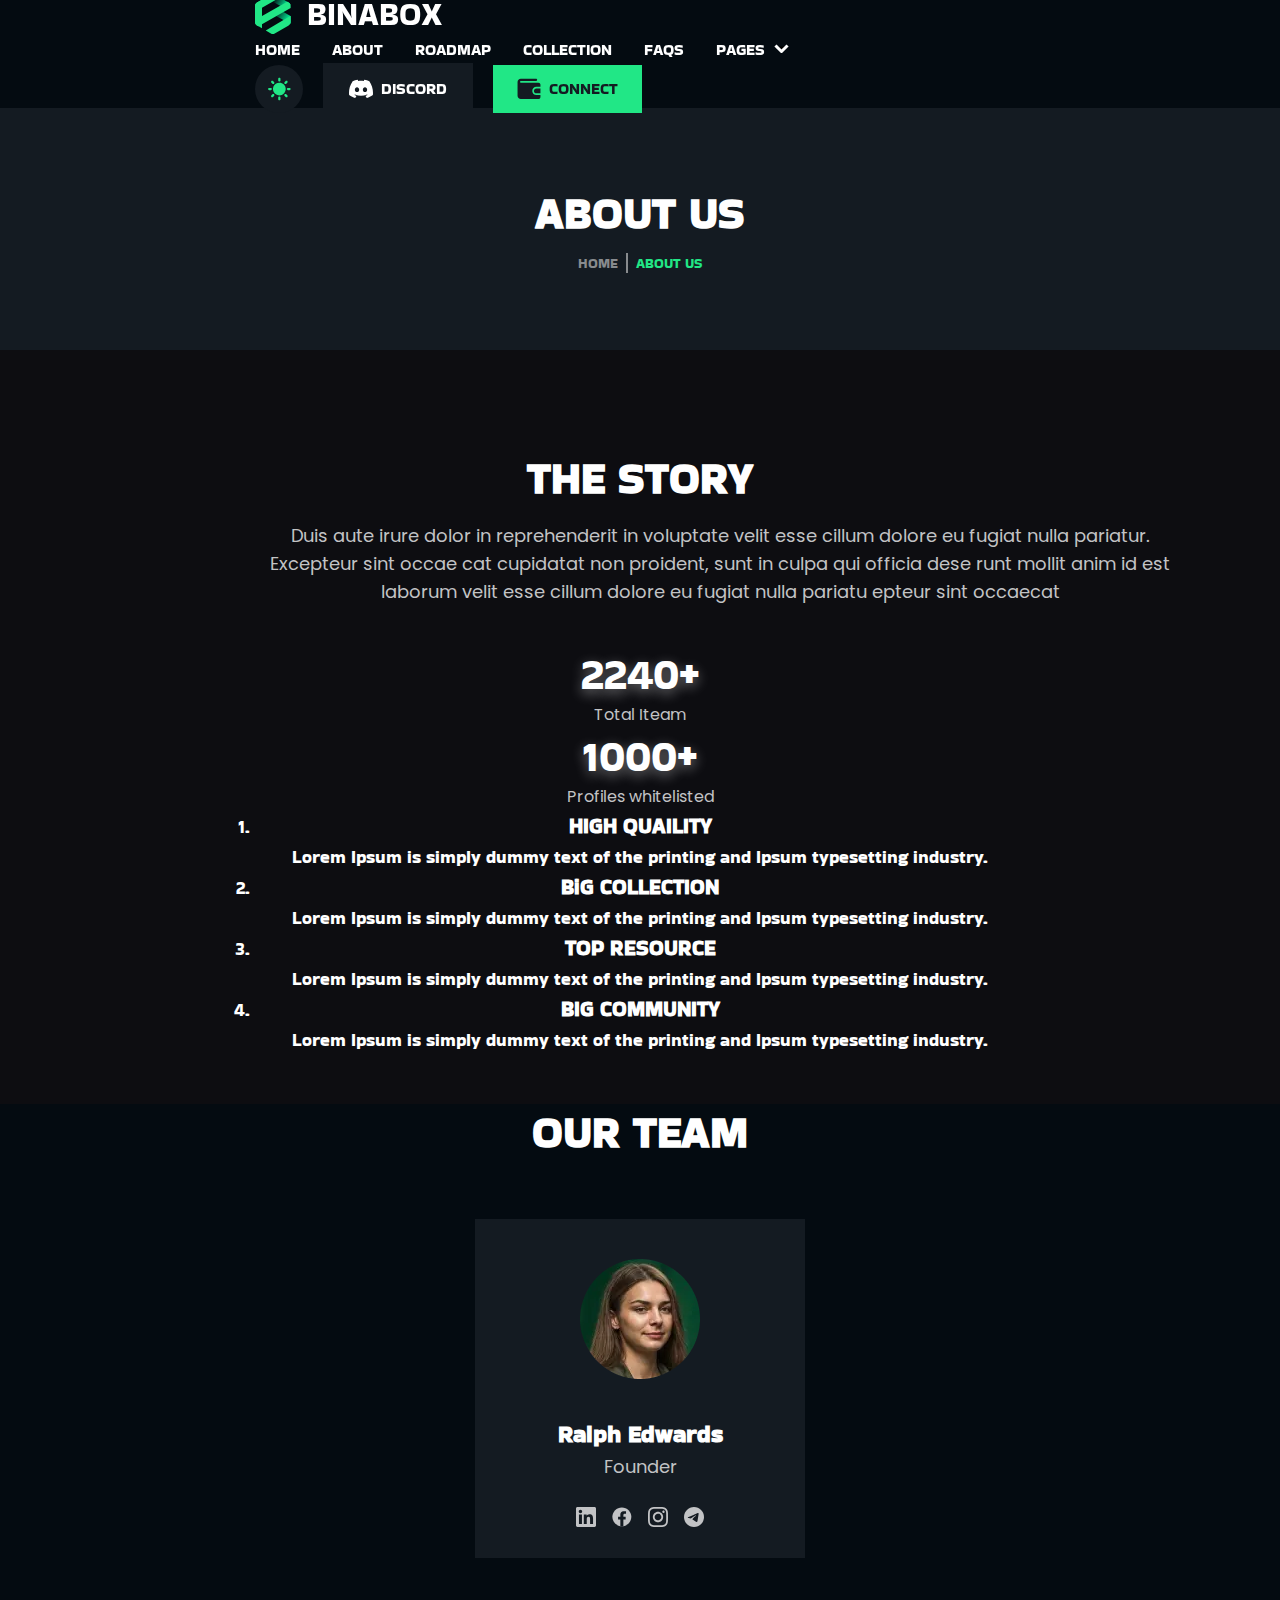
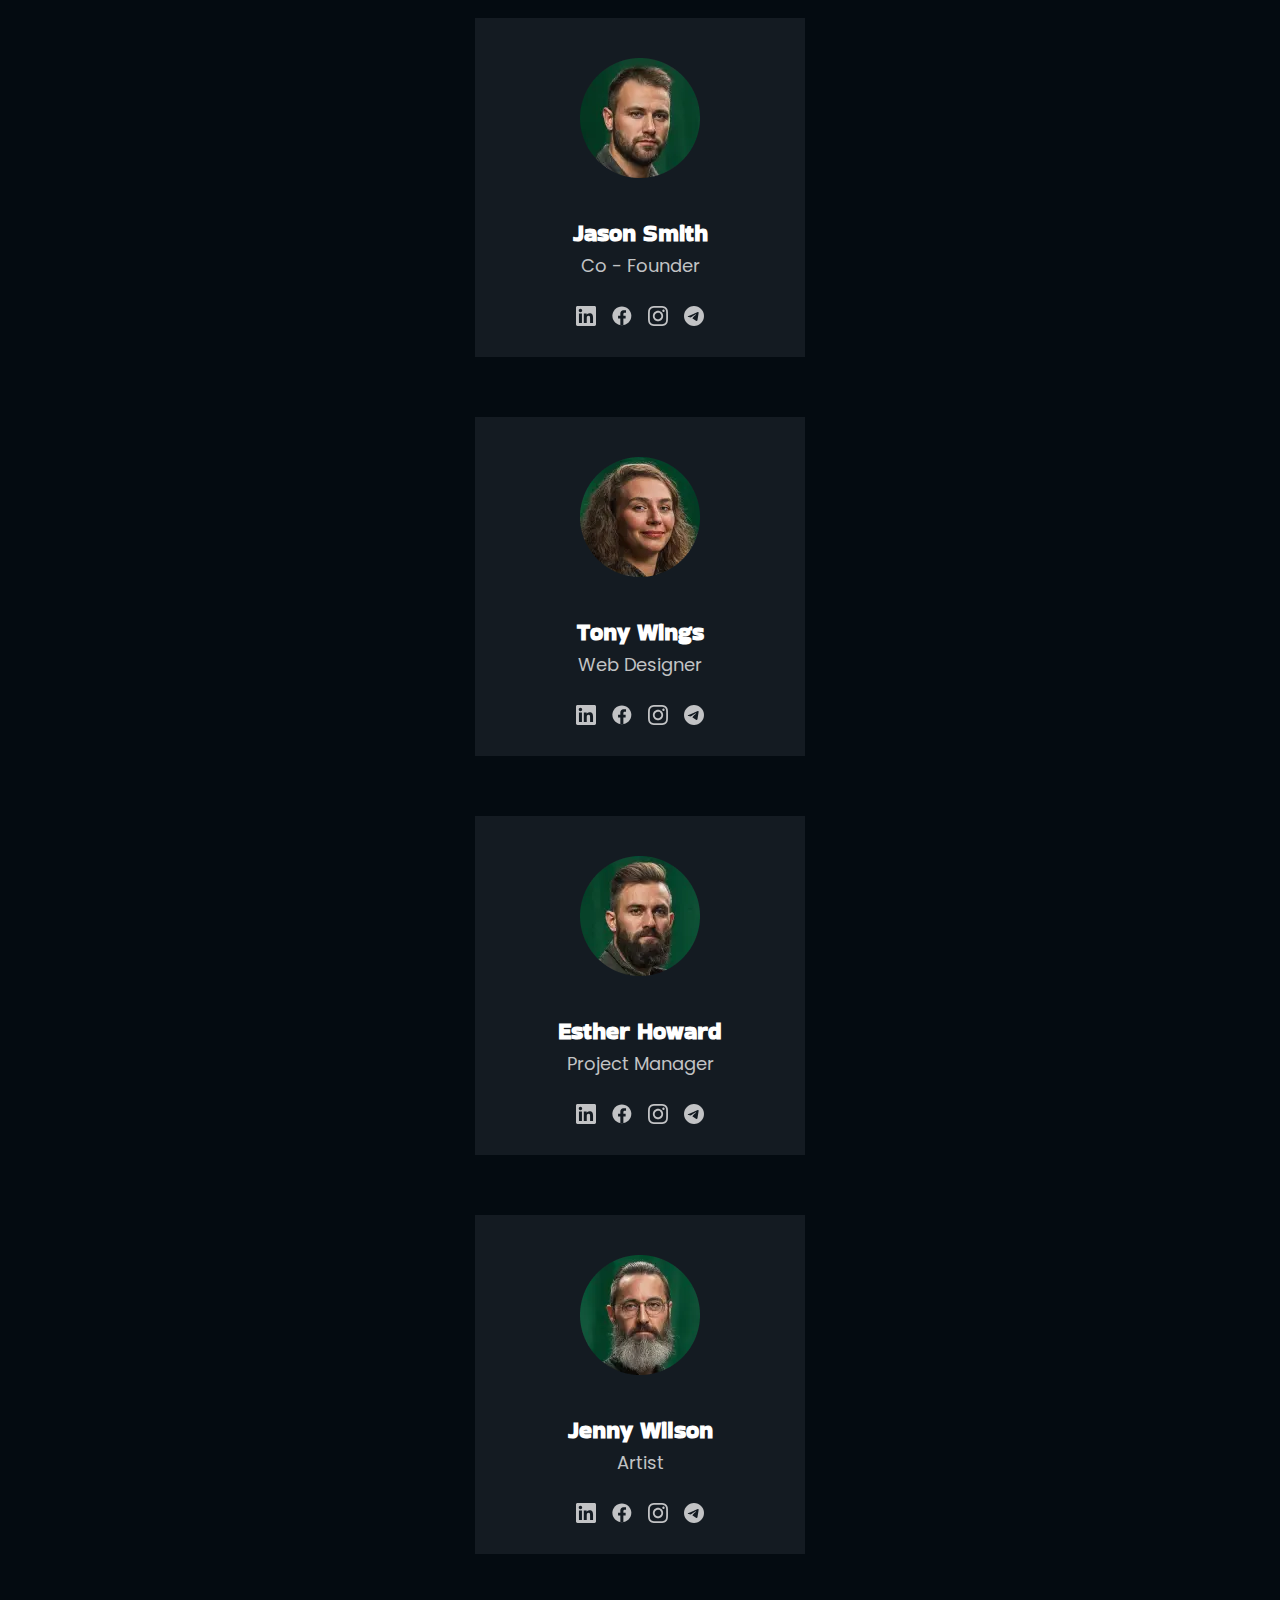
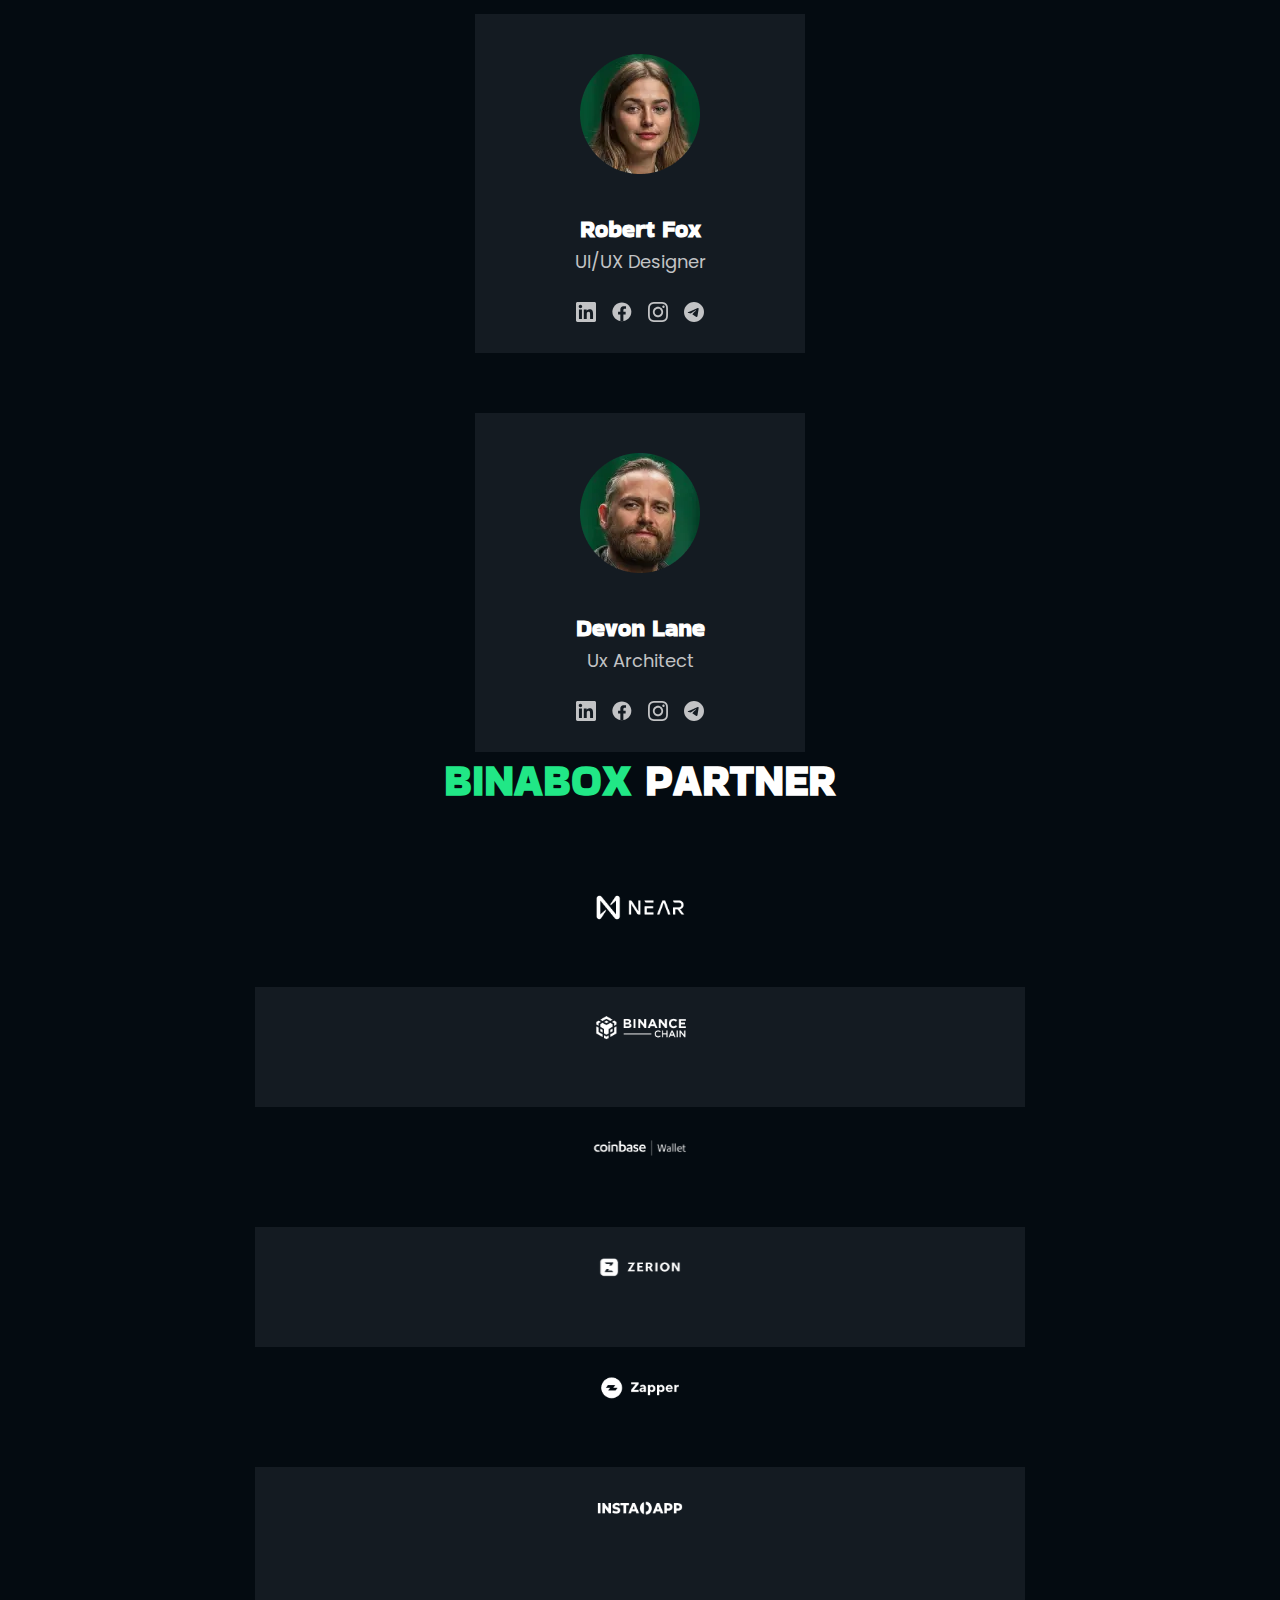
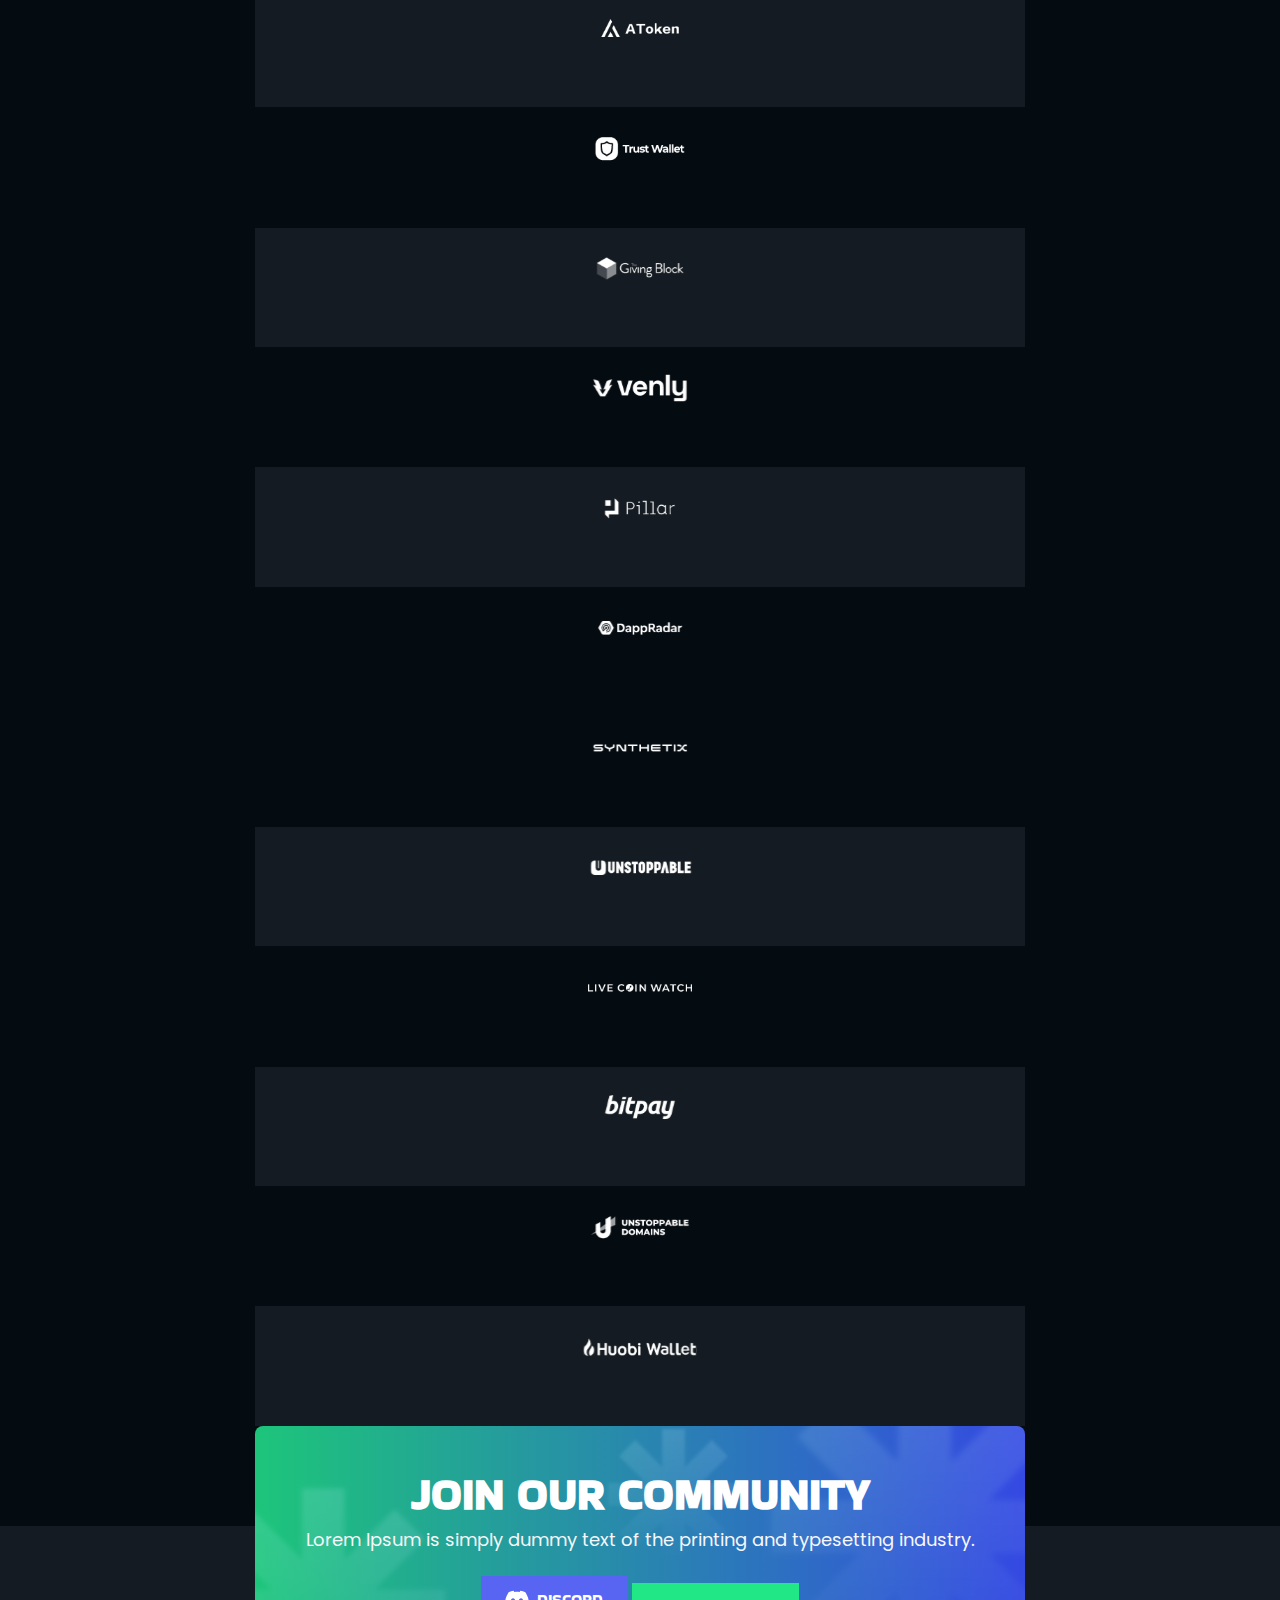
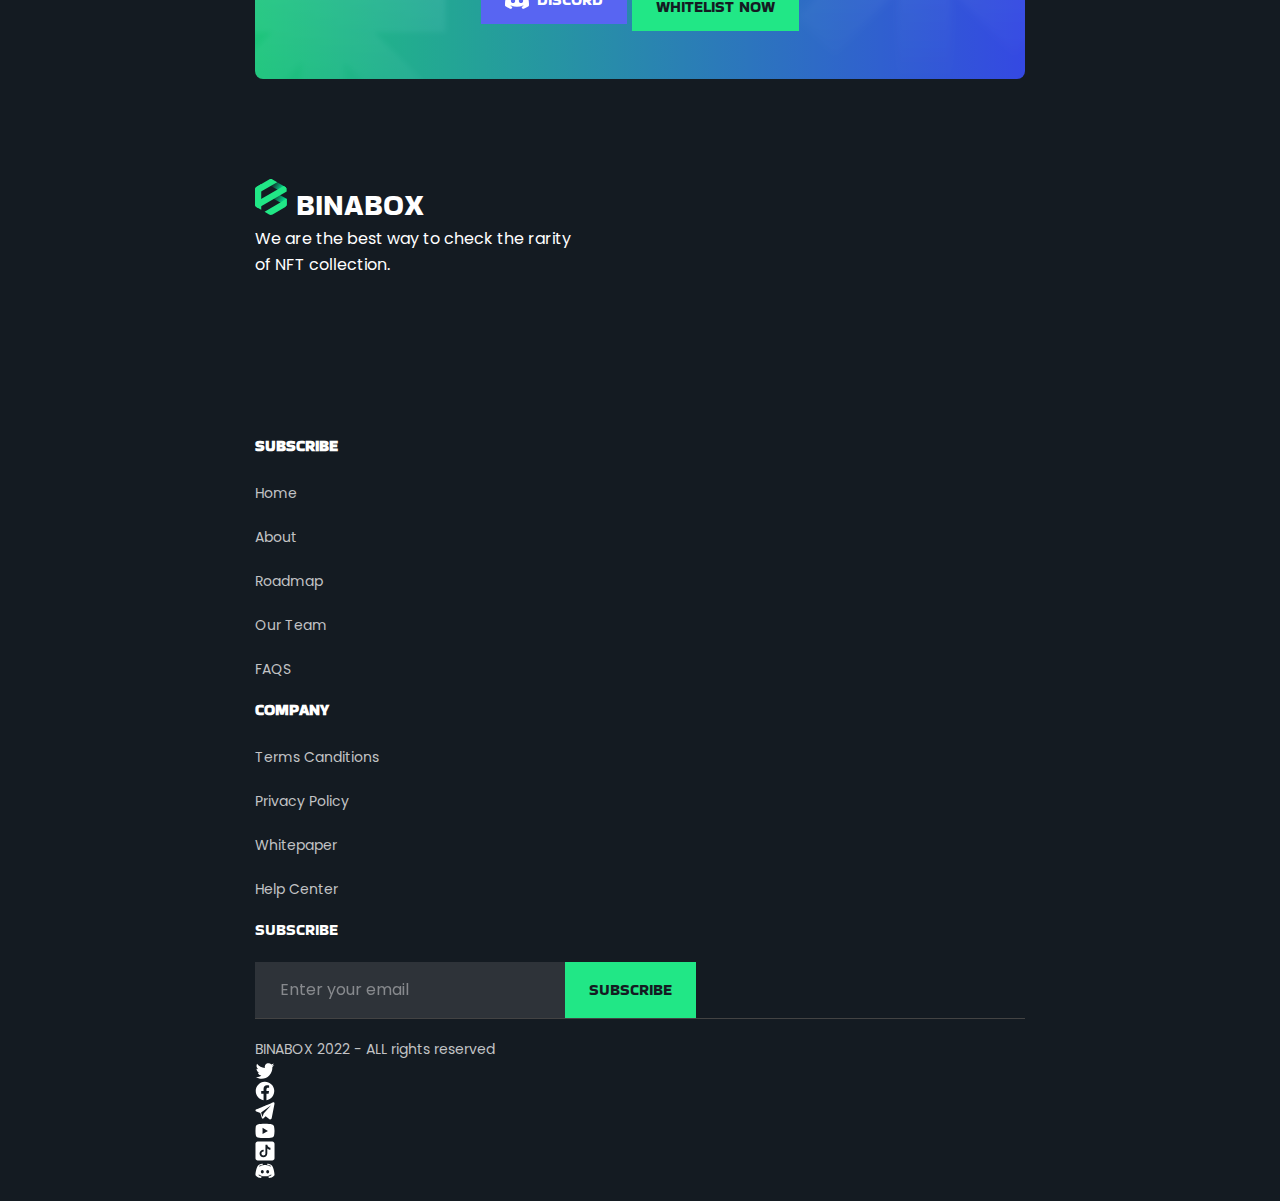
==== commit 7deeafb6: "Added new div with class wrapper" ====
--- a/about.html
+++ b/about.html
@@ -42,81 +42,83 @@
   <body>
     <!-- Header -->
     <header class="header container">
-      <a href="./index.html" class="logo-block">
-        <img src="./img/logo.svg" alt="Binabox logo" width="36" height="40" />
-        BINABOX
-      </a>
-      <!-- Navigation Menu -->
-      <nav class="nav-menu">
-        <ul class="nav-menu-items">
-          <li>
-            <a href="index.html" class="nav-menu-item">HOME</a>
-          </li>
-          <li>
-            <a href="./about.html" class="nav-menu-item">ABOUT</a>
-          </li>
-          <li>
-            <a href="./index.html#roadmap-block" class="nav-menu-item"
-              >ROADMAP</a
-            >
-          </li>
-          <li>
-            <a href="./catalog.html" class="nav-menu-item">COLLECTION</a>
-          </li>
-          <li>
-            <a href="./faqs.html" class="nav-menu-item">FAQS</a>
-          </li>
-
-          <li class="nav-dropdown-item">
-            <a class="nav-menu-item">
-              PAGES
-              <svg class="icon arrow-down" width="15" height="15">
-                <use xlink:href="sprite.svg#arrow-down"></use>
-              </svg>
-            </a>
-            <ul class="dropdown-content" id="dropdown-menu">
-              <li class="dropdown-item">
-                <a class="dropdown-item-link" href="./catalog.html">
-                  NFT Catalog
-                </a>
-              </li>
-              <li class="dropdown-item">
-                <a class="dropdown-item-link" href="./blog.html"> Blog </a>
-              </li>
-              <li class="dropdown-item">
-                <a class="dropdown-item-link" href="./contact-us.html">
-                  Contact Us
-                </a>
-              </li>
-            </ul>
-          </li>
-        </ul>
-      </nav>
-
-      <div class="btn-box">
-        <form class="darkmode" action="" method="post">
-          <input
-            type="checkbox"
-            name="darkmode"
-            id="darkmode"
-            class="visually-hidden darkmode-toggle"
-          />
-          <label class="switch-mode" for="darkmode"></label>
-        </form>
-
-        <a href="#" class="btn-basic btn-media-header">
-          <svg class="icon discord-btn" width="24" height="24">
-            <use xlink:href="sprite.svg#discord-btn"></use>
-          </svg>
-          DISCORD
+      <div class="wrapper header-content">
+        <a href="./index.html" class="logo-block">
+          <img src="./img/logo.svg" alt="Binabox logo" width="36" height="40" />
+          BINABOX
         </a>
-
-        <button class="btn-basic btn-light" type="button">
-          <svg class="icon wallet-icon" width="24" height="24">
-            <use xlink:href="sprite.svg#wallet"></use>
-          </svg>
-          CONNECT
-        </button>
+        <!-- Navigation Menu -->
+        <nav class="nav-menu">
+          <ul class="nav-menu-items">
+            <li>
+              <a href="index.html" class="nav-menu-item">HOME</a>
+            </li>
+            <li>
+              <a href="./about.html" class="nav-menu-item">ABOUT</a>
+            </li>
+            <li>
+              <a href="./index.html#roadmap-block" class="nav-menu-item"
+                >ROADMAP</a
+              >
+            </li>
+            <li>
+              <a href="./catalog.html" class="nav-menu-item">COLLECTION</a>
+            </li>
+            <li>
+              <a href="./faqs.html" class="nav-menu-item">FAQS</a>
+            </li>
+
+            <li class="nav-dropdown-item">
+              <a class="nav-menu-item">
+                PAGES
+                <svg class="icon arrow-down" width="15" height="15">
+                  <use xlink:href="sprite.svg#arrow-down"></use>
+                </svg>
+              </a>
+              <ul class="dropdown-content" id="dropdown-menu">
+                <li class="dropdown-item">
+                  <a class="dropdown-item-link" href="./catalog.html"
+                    >NFT Catalog</a
+                  >
+                </li>
+                <li class="dropdown-item">
+                  <a class="dropdown-item-link" href="./blog.html">Blog</a>
+                </li>
+                <li class="dropdown-item">
+                  <a class="dropdown-item-link" href="./contact-us.html"
+                    >Contact Us</a
+                  >
+                </li>
+              </ul>
+            </li>
+          </ul>
+        </nav>
+
+        <div class="btn-box">
+          <form class="darkmode" action="" method="post">
+            <input
+              type="checkbox"
+              name="darkmode"
+              id="darkmode"
+              class="visually-hidden darkmode-toggle"
+            />
+            <label class="switch-mode" for="darkmode"> </label>
+          </form>
+
+          <a href="#" class="btn-basic btn-media-header">
+            <svg class="icon discord-btn" width="24" height="24">
+              <use xlink:href="sprite.svg#discord-btn"></use>
+            </svg>
+            DISCORD
+          </a>
+
+          <button class="btn-basic btn-light" type="button">
+            <svg class="icon wallet-icon" width="24" height="24">
+              <use xlink:href="sprite.svg#wallet"></use>
+            </svg>
+            CONNECT
+          </button>
+        </div>
       </div>
     </header>
 
@@ -124,565 +126,569 @@
     <main class="main">
       <!-- Breadcrumbs -->
       <section class="breadcrumbs container">
-        <h1 class="secondary-heading">ABOUT US</h1>
-        <ul class="breadcrumbs-list">
-          <li>
-            <a class="breadcrumbs-item inactive-link" href="./index.html"
-              >HOME</a
-            >
-          </li>
-          <li>
-            <a class="breadcrumbs-item" href="#about-story">
-              <span class="highlighted-text">ABOUT US</span>
-            </a>
-          </li>
-        </ul>
+        <div class="wrapper">
+          <h1 class="secondary-heading">ABOUT US</h1>
+          <ul class="breadcrumbs-list">
+            <li>
+              <a class="breadcrumbs-item inactive-link" href="./index.html"
+                >HOME</a
+              >
+            </li>
+            <li>
+              <a class="breadcrumbs-item" href="#about-story">
+                <span class="highlighted-text">ABOUT US</span>
+              </a>
+            </li>
+          </ul>
+        </div>
       </section>
 
       <!-- Story section -->
       <section class="story-section container" id="about-story">
-        <h2 class="secondary-heading">THE STORY</h2>
-        <p class="about-description story-section-text">
-          Duis aute irure dolor in reprehenderit in voluptate velit esse cillum
-          dolore eu fugiat nulla pariatur. Excepteur sint occae cat cupidatat
-          non proident, sunt in culpa qui officia dese runt mollit anim id est
-          laborum velit esse cillum dolore eu fugiat nulla pariatu epteur sint
-          occaecat
-        </p>
-
-        <!--  Hero counter  -->
-        <dl class="hero-counter">
-          <dt class="hero-description">Total Iteam</dt>
-          <dd class="hero-number">2240+</dd>
-          <dt class="hero-description">Profiles whitelisted</dt>
-          <dd class="hero-number">1000+</dd>
-        </dl>
-
-        <!-- About card list -->
-        <ol class="about-list">
-          <li class="about-list-item hover-effect">
-            <article class="about-list-card">
-              <h3 class="about-list-title">HIGH QUAILITY</h3>
-              <p class="about-list-description">
-                Lorem Ipsum is simply dummy text of the printing and Ipsum
-                typesetting industry.
-              </p>
-            </article>
-          </li>
-          <li class="about-list-item hover-effect">
-            <article class="about-list-card">
-              <h3 class="about-list-title">BiG COLLECTION</h3>
-              <p class="about-list-description">
-                Lorem Ipsum is simply dummy text of the printing and Ipsum
-                typesetting industry.
-              </p>
-            </article>
-          </li>
-          <li class="about-list-item hover-effect">
-            <article class="about-list-card">
-              <h3 class="about-list-title">TOP RESOURCE</h3>
-              <p class="about-list-description">
-                Lorem Ipsum is simply dummy text of the printing and Ipsum
-                typesetting industry.
-              </p>
-            </article>
-          </li>
-          <li class="about-list-item hover-effect">
-            <article class="about-list-card">
-              <h3 class="about-list-title">BIG COMMUNITY</h3>
-              <p class="about-list-description">
-                Lorem Ipsum is simply dummy text of the printing and Ipsum
-                typesetting industry.
-              </p>
-            </article>
-          </li>
-        </ol>
+        <div class="wrapper">
+          <h2 class="secondary-heading">THE STORY</h2>
+          <p class="about-description story-section-text">
+            Duis aute irure dolor in reprehenderit in voluptate velit esse
+            cillum dolore eu fugiat nulla pariatur. Excepteur sint occae cat
+            cupidatat non proident, sunt in culpa qui officia dese runt mollit
+            anim id est laborum velit esse cillum dolore eu fugiat nulla pariatu
+            epteur sint occaecat
+          </p>
+          <!--  Hero counter  -->
+          <dl class="about-counter">
+            <dt class="hero-number about-counter2">2240+</dt>
+            <dd class="hero-description hero-counter1">Total Iteam</dd>
+            <dt class="hero-number hero-counter4">1000+</dt>
+            <dd class="hero-description hero-counter3">Profiles whitelisted</dd>
+          </dl>
+
+          <!-- About card list -->
+          <ol class="aboutpage-list">
+            <li class="aboutpage-list-item hover-effect">
+              <article class="aboutpage-list-card">
+                <h3 class="aboutpage-list-title">HIGH QUAILITY</h3>
+                <p class="aboutpage-list-description">
+                  Lorem Ipsum is simply dummy text of the printing and Ipsum
+                  typesetting industry.
+                </p>
+              </article>
+            </li>
+            <li class="aboutpage-list-item hover-effect">
+              <article class="aboutpage-list-card">
+                <h3 class="aboutpage-list-title">BiG COLLECTION</h3>
+                <p class="aboutpage-list-description">
+                  Lorem Ipsum is simply dummy text of the printing and Ipsum
+                  typesetting industry.
+                </p>
+              </article>
+            </li>
+            <li class="aboutpage-list-item hover-effect">
+              <article class="aboutpage-list-card">
+                <h3 class="aboutpage-list-title">TOP RESOURCE</h3>
+                <p class="aboutpage-list-description">
+                  Lorem Ipsum is simply dummy text of the printing and Ipsum
+                  typesetting industry.
+                </p>
+              </article>
+            </li>
+            <li class="aboutpage-list-item hover-effect">
+              <article class="aboutpage-list-card">
+                <h3 class="aboutpage-list-title">BIG COMMUNITY</h3>
+                <p class="aboutpage-list-description">
+                  Lorem Ipsum is simply dummy text of the printing and Ipsum
+                  typesetting industry.
+                </p>
+              </article>
+            </li>
+          </ol>
+        </div>
       </section>
 
       <!-- Team section -->
-      <section class="team container" id="team-block">
-        <h2 class="secondary-heading">OUR TEAM</h2>
-        <article class="team-card hover-effect">
-          <img
-            src="./img/img-team/team-photo1.webp"
-            alt="Ralph Edwards's Profile Photo"
-            width="120"
-            height="120"
-          />
-          <h3 class="team-name">Ralph Edwards</h3>
-          <p class="team-title">Founder</p>
-          <ul class="team-connect-list">
-            <li>
-              <a href="#">
-                <svg class="icon team-media" width="20" height="20">
-                  <use xlink:href="sprite.svg#team-linkedin"></use>
-                </svg>
-              </a>
-            </li>
-            <li>
-              <a href="#">
-                <svg class="icon team-media" width="20" height="20">
-                  <use xlink:href="sprite.svg#team-facebook"></use>
-                </svg>
-              </a>
-            </li>
-            <li>
-              <a href="#">
-                <svg class="icon team-media" width="20" height="20">
-                  <use xlink:href="sprite.svg#team-instagram"></use>
-                </svg>
-              </a>
-            </li>
-            <li>
-              <a href="#">
-                <svg class="icon team-media" width="20" height="20">
-                  <use xlink:href="sprite.svg#team-telegram"></use>
-                </svg>
-              </a>
+      <section class="team-section container" id="team-block">
+        <div class="wrapper">
+          <h2 class="secondary-heading">OUR TEAM</h2>
+          <ul class="team-list">
+            <li>
+              <article class="team-card hover-effect">
+                <img
+                  src="./img/img-team/team-photo1.webp"
+                  alt="Ralph Edwards's Profile Photo"
+                  width="120"
+                  height="120"
+                />
+                <h3 class="team-name">Ralph Edwards</h3>
+                <p class="team-title">Founder</p>
+                <ul class="team-connect-list">
+                  <li>
+                    <a href="#">
+                      <svg class="icon team-media" width="20" height="20">
+                        <use xlink:href="sprite.svg#team-linkedin"></use>
+                      </svg>
+                    </a>
+                  </li>
+                  <li>
+                    <a href="#">
+                      <svg class="icon team-media" width="20" height="20">
+                        <use xlink:href="sprite.svg#team-facebook"></use>
+                      </svg>
+                    </a>
+                  </li>
+                  <li>
+                    <a href="#">
+                      <svg class="icon team-media" width="20" height="20">
+                        <use xlink:href="sprite.svg#team-instagram"></use>
+                      </svg>
+                    </a>
+                  </li>
+                  <li>
+                    <a href="#">
+                      <svg class="icon team-media" width="20" height="20">
+                        <use xlink:href="sprite.svg#team-telegram"></use>
+                      </svg>
+                    </a>
+                  </li>
+                </ul>
+              </article>
+            </li>
+
+            <li>
+              <article class="team-card hover-effect">
+                <img
+                  src="./img/img-team/team-photo2.webp"
+                  alt="Jason Smith's Profile Photo"
+                  width="120"
+                  height="120"
+                />
+                <h3 class="team-name">Jason Smith</h3>
+                <p class="team-title">Co - Founder</p>
+                <ul class="team-connect-list">
+                  <li>
+                    <a href="#">
+                      <svg class="icon team-media" width="20" height="20">
+                        <use xlink:href="sprite.svg#team-linkedin"></use>
+                      </svg>
+                    </a>
+                  </li>
+                  <li>
+                    <a href="#">
+                      <svg class="icon team-media" width="20" height="20">
+                        <use xlink:href="sprite.svg#team-facebook"></use>
+                      </svg>
+                    </a>
+                  </li>
+                  <li>
+                    <a href="#">
+                      <svg class="icon team-media" width="20" height="20">
+                        <use xlink:href="sprite.svg#team-instagram"></use>
+                      </svg>
+                    </a>
+                  </li>
+                  <li>
+                    <a href="#">
+                      <svg class="icon team-media" width="20" height="20">
+                        <use xlink:href="sprite.svg#team-telegram"></use>
+                      </svg>
+                    </a>
+                  </li>
+                </ul>
+              </article>
+            </li>
+
+            <li>
+              <article class="team-card hover-effect">
+                <img
+                  src="./img/img-team/team-photo3.webp"
+                  alt="Tony Wings's Profile Photo"
+                  width="120"
+                  height="120"
+                />
+                <h3 class="team-name">Tony Wings</h3>
+                <p class="team-title">Web Designer</p>
+                <ul class="team-connect-list">
+                  <li>
+                    <a href="#">
+                      <svg class="icon team-media" width="20" height="20">
+                        <use xlink:href="sprite.svg#team-linkedin"></use>
+                      </svg>
+                    </a>
+                  </li>
+                  <li>
+                    <a href="#">
+                      <svg class="icon team-media" width="20" height="20">
+                        <use xlink:href="sprite.svg#team-facebook"></use>
+                      </svg>
+                    </a>
+                  </li>
+                  <li>
+                    <a href="#">
+                      <svg class="icon team-media" width="20" height="20">
+                        <use xlink:href="sprite.svg#team-instagram"></use>
+                      </svg>
+                    </a>
+                  </li>
+                  <li>
+                    <a href="#">
+                      <svg class="icon team-media" width="20" height="20">
+                        <use xlink:href="sprite.svg#team-telegram"></use>
+                      </svg>
+                    </a>
+                  </li>
+                </ul>
+              </article>
+            </li>
+
+            <li>
+              <article class="team-card hover-effect">
+                <img
+                  src="./img/img-team/team-photo4.webp"
+                  alt="Esther Howard's Profile Photo"
+                  width="120"
+                  height="120"
+                />
+                <h3 class="team-name">Esther Howard</h3>
+                <p class="team-title">Project Manager</p>
+                <ul class="team-connect-list">
+                  <li>
+                    <a href="#">
+                      <svg class="icon team-media" width="20" height="20">
+                        <use xlink:href="sprite.svg#team-linkedin"></use>
+                      </svg>
+                    </a>
+                  </li>
+                  <li>
+                    <a href="#">
+                      <svg class="icon team-media" width="20" height="20">
+                        <use xlink:href="sprite.svg#team-facebook"></use>
+                      </svg>
+                    </a>
+                  </li>
+                  <li>
+                    <a href="#">
+                      <svg class="icon team-media" width="20" height="20">
+                        <use xlink:href="sprite.svg#team-instagram"></use>
+                      </svg>
+                    </a>
+                  </li>
+                  <li>
+                    <a href="#">
+                      <svg class="icon team-media" width="20" height="20">
+                        <use xlink:href="sprite.svg#team-telegram"></use>
+                      </svg>
+                    </a>
+                  </li>
+                </ul>
+              </article>
+            </li>
+
+            <li>
+              <article class="team-card hover-effect">
+                <img
+                  src="./img/img-team/team-photo5.webp"
+                  alt="Jenny Wilson's Profile Photo"
+                  width="120"
+                  height="120"
+                />
+                <h3 class="team-name">Jenny Wilson</h3>
+                <p class="team-title">Artist</p>
+                <ul class="team-connect-list">
+                  <li>
+                    <a href="#">
+                      <svg class="icon team-media" width="20" height="20">
+                        <use xlink:href="sprite.svg#team-linkedin"></use>
+                      </svg>
+                    </a>
+                  </li>
+                  <li>
+                    <a href="#">
+                      <svg class="icon team-media" width="20" height="20">
+                        <use xlink:href="sprite.svg#team-facebook"></use>
+                      </svg>
+                    </a>
+                  </li>
+                  <li>
+                    <a href="#">
+                      <svg class="icon team-media" width="20" height="20">
+                        <use xlink:href="sprite.svg#team-instagram"></use>
+                      </svg>
+                    </a>
+                  </li>
+                  <li>
+                    <a href="#">
+                      <svg class="icon team-media" width="20" height="20">
+                        <use xlink:href="sprite.svg#team-telegram"></use>
+                      </svg>
+                    </a>
+                  </li>
+                </ul>
+              </article>
+            </li>
+
+            <li>
+              <article class="team-card hover-effect">
+                <img
+                  src="./img/img-team/team-photo6.webp"
+                  alt="Robert Fox's Profile Photo"
+                  width="120"
+                  height="120"
+                />
+                <h3 class="team-name">Robert Fox</h3>
+                <p class="team-title">UI/UX Designer</p>
+                <ul class="team-connect-list">
+                  <li>
+                    <a href="#">
+                      <svg class="icon team-media" width="20" height="20">
+                        <use xlink:href="sprite.svg#team-linkedin"></use>
+                      </svg>
+                    </a>
+                  </li>
+                  <li>
+                    <a href="#">
+                      <svg class="icon team-media" width="20" height="20">
+                        <use xlink:href="sprite.svg#team-facebook"></use>
+                      </svg>
+                    </a>
+                  </li>
+                  <li>
+                    <a href="#">
+                      <svg class="icon team-media" width="20" height="20">
+                        <use xlink:href="sprite.svg#team-instagram"></use>
+                      </svg>
+                    </a>
+                  </li>
+                  <li>
+                    <a href="#">
+                      <svg class="icon team-media" width="20" height="20">
+                        <use xlink:href="sprite.svg#team-telegram"></use>
+                      </svg>
+                    </a>
+                  </li>
+                </ul>
+              </article>
+            </li>
+
+            <li>
+              <article class="team-card hover-effect">
+                <img
+                  src="./img/img-team/team-photo7.webp"
+                  alt="Devon Lane's Profile Photo"
+                  width="120"
+                  height="120"
+                />
+                <h3 class="team-name">Devon Lane</h3>
+                <p class="team-title">Ux Architect</p>
+                <ul class="team-connect-list">
+                  <li>
+                    <a href="#">
+                      <svg class="icon team-media" width="20" height="20">
+                        <use xlink:href="sprite.svg#team-linkedin"></use>
+                      </svg>
+                    </a>
+                  </li>
+                  <li>
+                    <a href="#">
+                      <svg class="icon team-media" width="20" height="20">
+                        <use xlink:href="sprite.svg#team-facebook"></use>
+                      </svg>
+                    </a>
+                  </li>
+                  <li>
+                    <a href="#">
+                      <svg class="icon team-media" width="20" height="20">
+                        <use xlink:href="sprite.svg#team-instagram"></use>
+                      </svg>
+                    </a>
+                  </li>
+                  <li>
+                    <a href="#">
+                      <svg class="icon team-media" width="20" height="20">
+                        <use xlink:href="sprite.svg#team-telegram"></use>
+                      </svg>
+                    </a>
+                  </li>
+                </ul>
+              </article>
             </li>
           </ul>
-        </article>
-
-        <article class="team-card hover-effect">
-          <img
-            src="./img/img-team/team-photo2.webp"
-            alt="Jason Smith's Profile Photo"
-            width="120"
-            height="120"
-          />
-          <h3 class="team-name">Jason Smith</h3>
-          <p class="team-title">Co - Founder</p>
-          <ul class="team-connect-list">
-            <li>
-              <a href="#">
-                <svg class="icon team-media" width="20" height="20">
-                  <use xlink:href="sprite.svg#team-linkedin"></use>
-                </svg>
-              </a>
-            </li>
-            <li>
-              <a href="#">
-                <svg class="icon team-media" width="20" height="20">
-                  <use xlink:href="sprite.svg#team-facebook"></use>
-                </svg>
-              </a>
-            </li>
-            <li>
-              <a href="#">
-                <svg class="icon team-media" width="20" height="20">
-                  <use xlink:href="sprite.svg#team-instagram"></use>
-                </svg>
-              </a>
-            </li>
-            <li>
-              <a href="#">
-                <svg class="icon team-media" width="20" height="20">
-                  <use xlink:href="sprite.svg#team-telegram"></use>
-                </svg>
-              </a>
+        </div>
+      </section>
+
+      <!-- Partners section -->
+      <section class="about-partners container">
+        <div class="wrapper">
+          <h2 class="secondary-heading">
+            <span class="highlighted-text">BINABOX</span> PARTNER
+          </h2>
+          <ul class="partners-cards">
+            <li class="partners-card-item">
+              <img
+                src="./img/img-partners/partner-logo1.svg"
+                alt="Near Partner Banner"
+                class="partner-banner"
+                width="162"
+                height="60"
+              />
+            </li>
+            <li class="partners-card-item banner-bg">
+              <img
+                src="./img/img-partners/partner-logo2.svg"
+                alt="Binance Chain Partner Banner"
+                class="partner-banner"
+                width="162"
+                height="60"
+              />
+            </li>
+            <li class="partners-card-item">
+              <img
+                src="./img/img-partners/partner-logo3.svg"
+                alt="Coinbase Partner Banner"
+                class="partner-banner"
+                width="162"
+                height="60"
+              />
+            </li>
+            <li class="partners-card-item banner-bg">
+              <img
+                src="./img/img-partners/partner-logo4.svg"
+                alt="Zerion Partner Banner"
+                class="partner-banner"
+                width="162"
+                height="60"
+              />
+            </li>
+            <li class="partners-card-item">
+              <img
+                src="./img/img-partners/partner-logo5.svg"
+                alt="Zapper Partner Banner"
+                class="partner-banner"
+                width="162"
+                height="60"
+              />
+            </li>
+            <li class="partners-card-item banner-bg">
+              <img
+                src="./img/img-partners/partner-logo6.svg"
+                alt="InstaApp Partner Banner"
+                class="partner-banner"
+                width="162"
+                height="60"
+              />
+            </li>
+            <li class="partners-card-item banner-bg">
+              <img
+                src="./img/img-partners/partner-logo7.svg"
+                alt="AToken Partner Banner"
+                class="partner-banner"
+                width="162"
+                height="60"
+              />
+            </li>
+            <li class="partners-card-item">
+              <img
+                src="./img/img-partners/partner-logo8.svg"
+                alt="Trust Wallet Partner Banner"
+                class="partner-banner"
+                width="162"
+                height="60"
+              />
+            </li>
+            <li class="partners-card-item banner-bg">
+              <img
+                src="./img/img-partners/partner-logo9.svg"
+                alt="Giving Black Partner Banner"
+                class="partner-banner"
+                width="162"
+                height="60"
+              />
+            </li>
+            <li class="partners-card-item">
+              <img
+                src="./img/img-partners/partner-logo10.svg"
+                alt="Venly Partner Banner"
+                class="partner-banner"
+                width="162"
+                height="60"
+              />
+            </li>
+            <li class="partners-card-item banner-bg">
+              <img
+                src="./img/img-partners/partner-logo11.svg"
+                alt="Pillar Partner Banner"
+                class="partner-banner"
+                width="162"
+                height="60"
+              />
+            </li>
+            <li class="partners-card-item">
+              <img
+                src="./img/img-partners/partner-logo12.svg"
+                alt="DappRadar Partner Banner"
+                class="partner-banner"
+                width="162"
+                height="60"
+              />
+            </li>
+            <li class="partners-card-item">
+              <img
+                src="./img/img-partners/partner-logo13.svg"
+                alt="Synthetix Partner Banner"
+                class="partner-banner"
+                width="162"
+                height="60"
+              />
+            </li>
+            <li class="partners-card-item banner-bg">
+              <img
+                src="./img/img-partners/partner-logo14.svg"
+                alt="Unstoppable Partner Banner"
+                class="partner-banner"
+                width="162"
+                height="60"
+              />
+            </li>
+            <li class="partners-card-item">
+              <img
+                src="./img/img-partners/partner-logo15.svg"
+                alt="Live Coin Watch Partner Banner"
+                class="partner-banner"
+                width="162"
+                height="60"
+              />
+            </li>
+            <li class="partners-card-item banner-bg">
+              <img
+                src="./img/img-partners/partner-logo16.svg"
+                alt="Bitpay Partner Banner"
+                class="partner-banner"
+                width="162"
+                height="60"
+              />
+            </li>
+            <li class="partners-card-item">
+              <img
+                src="./img/img-partners/partner-logo17.svg"
+                alt="Unstoppable Domain Partner Banner"
+                class="partner-banner"
+                width="162"
+                height="60"
+              />
+            </li>
+            <li class="partners-card-item banner-bg">
+              <img
+                src="./img/img-partners/partner-logo18.svg"
+                alt="Huobi Wallet Partner Banner"
+                class="partner-banner"
+                width="162"
+                height="60"
+              />
             </li>
           </ul>
-        </article>
-
-        <article class="team-card hover-effect">
-          <img
-            src="./img/img-team/team-photo3.webp"
-            alt="Tony Wings's Profile Photo"
-            width="120"
-            height="120"
-          />
-          <h3 class="team-name">Tony Wings</h3>
-          <p class="team-title">Web Designer</p>
-
-          <ul class="team-connect-list">
-            <li>
-              <a href="#">
-                <svg class="icon team-media" width="20" height="20">
-                  <use xlink:href="sprite.svg#team-linkedin"></use>
-                </svg>
-              </a>
-            </li>
-            <li>
-              <a href="#">
-                <svg class="icon team-media" width="20" height="20">
-                  <use xlink:href="sprite.svg#team-facebook"></use>
-                </svg>
-              </a>
-            </li>
-            <li>
-              <a href="#">
-                <svg class="icon team-media" width="20" height="20">
-                  <use xlink:href="sprite.svg#team-instagram"></use>
-                </svg>
-              </a>
-            </li>
-            <li>
-              <a href="#">
-                <svg class="icon team-media" width="20" height="20">
-                  <use xlink:href="sprite.svg#team-telegram"></use>
-                </svg>
-              </a>
-            </li>
-          </ul>
-        </article>
-
-        <article class="team-card hover-effect">
-          <img
-            src="./img/img-team/team-photo4.webp"
-            alt="Esther Howard's Profile Photo"
-            width="120"
-            height="120"
-          />
-          <h3 class="team-name">Esther Howard</h3>
-          <p class="team-title">Project Manager</p>
-          <ul class="team-connect-list">
-            <li>
-              <a href="#">
-                <svg class="icon team-media" width="20" height="20">
-                  <use xlink:href="sprite.svg#team-linkedin"></use>
-                </svg>
-              </a>
-            </li>
-            <li>
-              <a href="#">
-                <svg class="icon team-media" width="20" height="20">
-                  <use xlink:href="sprite.svg#team-facebook"></use>
-                </svg>
-              </a>
-            </li>
-            <li>
-              <a href="#">
-                <svg class="icon team-media" width="20" height="20">
-                  <use xlink:href="sprite.svg#team-instagram"></use>
-                </svg>
-              </a>
-            </li>
-            <li>
-              <a href="#">
-                <svg class="icon team-media" width="20" height="20">
-                  <use xlink:href="sprite.svg#team-telegram"></use>
-                </svg>
-              </a>
-            </li>
-          </ul>
-        </article>
-
-        <article class="team-card hover-effect">
-          <img
-            src="./img/img-team/team-photo5.webp"
-            alt="Jenny Wilso's Profile Photo"
-            width="120"
-            height="120"
-          />
-          <h3 class="team-name">Jenny Wilson</h3>
-          <p class="team-title">Artist</p>
-          <ul class="team-connect-list">
-            <li>
-              <a href="#">
-                <svg class="icon team-media" width="20" height="20">
-                  <use xlink:href="sprite.svg#team-linkedin"></use>
-                </svg>
-              </a>
-            </li>
-            <li>
-              <a href="#">
-                <svg class="icon team-media" width="20" height="20">
-                  <use xlink:href="sprite.svg#team-facebook"></use>
-                </svg>
-              </a>
-            </li>
-            <li>
-              <a href="#">
-                <svg class="icon team-media" width="20" height="20">
-                  <use xlink:href="sprite.svg#team-instagram"></use>
-                </svg>
-              </a>
-            </li>
-            <li>
-              <a href="#">
-                <svg class="icon team-media" width="20" height="20">
-                  <use xlink:href="sprite.svg#team-telegram"></use>
-                </svg>
-              </a>
-            </li>
-          </ul>
-        </article>
-
-        <article class="team-card hover-effect">
-          <img
-            src="./img/img-team/team-photo6.webp"
-            alt="Robert Fox's Profile Photo"
-            width="120"
-            height="120"
-          />
-          <h3 class="team-name">Robert Fox</h3>
-          <p class="team-title">UI/UX Designer</p>
-          <ul class="team-connect-list">
-            <li>
-              <a href="#">
-                <svg class="icon team-media" width="20" height="20">
-                  <use xlink:href="sprite.svg#team-linkedin"></use>
-                </svg>
-              </a>
-            </li>
-            <li>
-              <a href="#">
-                <svg class="icon team-media" width="20" height="20">
-                  <use xlink:href="sprite.svg#team-facebook"></use>
-                </svg>
-              </a>
-            </li>
-            <li>
-              <a href="#">
-                <svg class="icon team-media" width="20" height="20">
-                  <use xlink:href="sprite.svg#team-instagram"></use>
-                </svg>
-              </a>
-            </li>
-            <li>
-              <a href="#">
-                <svg class="icon team-media" width="20" height="20">
-                  <use xlink:href="sprite.svg#team-telegram"></use>
-                </svg>
-              </a>
-            </li>
-          </ul>
-        </article>
-
-        <article class="team-card hover-effect">
-          <img
-            src="./img/img-team/team-photo7.webp"
-            alt="Devon Lane's Profile Photo"
-            width="120"
-            height="120"
-          />
-          <h3 class="team-name">Devon Lane</h3>
-          <p class="team-title">Ux Architect</p>
-          <ul class="team-connect-list">
-            <li>
-              <a href="#">
-                <svg class="icon team-media" width="20" height="20">
-                  <use xlink:href="sprite.svg#team-linkedin"></use>
-                </svg>
-              </a>
-            </li>
-            <li>
-              <a href="#">
-                <svg class="icon team-media" width="20" height="20">
-                  <use xlink:href="sprite.svg#team-facebook"></use>
-                </svg>
-              </a>
-            </li>
-            <li>
-              <a href="#">
-                <svg class="icon team-media" width="20" height="20">
-                  <use xlink:href="sprite.svg#team-instagram"></use>
-                </svg>
-              </a>
-            </li>
-            <li>
-              <a href="#">
-                <svg class="icon team-media" width="20" height="20">
-                  <use xlink:href="sprite.svg#team-telegram"></use>
-                </svg>
-              </a>
-            </li>
-          </ul>
-        </article>
-      </section>
-
-      <!-- Partners section -->
-      <section class="partners container">
-        <h2 class="secondary-heading">
-          <span class="highlighted-text">BINABOX</span> PARTNER
-        </h2>
-
-        <ul class="partners-cards about-partners">
-          <li>
-            <img
-              src="./img/img-partners/partner-logo1.svg"
-              alt="Near Partner Banner"
-              class="partner-banner"
-              width="162"
-              height="60"
-            />
-          </li>
-
-          <li>
-            <img
-              src="./img/img-partners/partner-logo2.svg"
-              alt="Binance Chain Partner Banner"
-              class="partner-banner banner-bg"
-              width="162"
-              height="60"
-            />
-          </li>
-
-          <li>
-            <img
-              src="./img/img-partners/partner-logo3.svg"
-              alt="Coinbase Partner Banner"
-              class="partner-banner"
-              width="162"
-              height="60"
-            />
-          </li>
-
-          <li>
-            <img
-              src="./img/img-partners/partner-logo4.svg"
-              alt="Zerion Partner Banner"
-              class="partner-banner banner-bg"
-              width="162"
-              height="60"
-            />
-          </li>
-
-          <li>
-            <img
-              src="./img/img-partners/partner-logo5.svg"
-              alt="Zapper Partner Banner"
-              class="partner-banner"
-              width="162"
-              height="60"
-            />
-          </li>
-
-          <li>
-            <img
-              src="./img/img-partners/partner-logo6.svg"
-              alt="InstaApp Partner Banner"
-              class="partner-banner banner-bg"
-              width="162"
-              height="60"
-            />
-          </li>
-
-          <li>
-            <img
-              src="./img/img-partners/partner-logo7.svg"
-              alt="AToken Partner Banner"
-              class="partner-banner banner-bg"
-              width="162"
-              height="60"
-            />
-          </li>
-
-          <li>
-            <img
-              src="./img/img-partners/partner-logo8.svg"
-              alt="Trust Wallet Partner Banner"
-              class="partner-banner"
-              width="162"
-              height="60"
-            />
-          </li>
-
-          <li>
-            <img
-              src="./img/img-partners/partner-logo9.svg"
-              alt="Giving Black Partner Banner"
-              class="partner-banner banner-bg"
-              width="162"
-              height="60"
-            />
-          </li>
-
-          <li>
-            <img
-              src="./img/img-partners/partner-logo10.svg"
-              alt="Venly Partner Banner"
-              class="partner-banner"
-              width="162"
-              height="60"
-            />
-          </li>
-
-          <li>
-            <img
-              src="./img/img-partners/partner-logo11.svg"
-              alt="Pillar Partner Banner"
-              class="partner-banner banner-bg"
-              width="162"
-              height="60"
-            />
-          </li>
-
-          <li>
-            <img
-              src="./img/img-partners/partner-logo12.svg"
-              alt="DappRadar Partner Banner"
-              class="partner-banner"
-              width="162"
-              height="60"
-            />
-          </li>
-
-          <li>
-            <img
-              src="./img/img-partners/partner-logo13.svg"
-              alt="Synthetix Partner Banner"
-              class="partner-banner"
-              width="162"
-              height="60"
-            />
-          </li>
-
-          <li>
-            <img
-              src="./img/img-partners/partner-logo14.svg"
-              alt="Unstoppable Partner Banner"
-              class="partner-banner banner-bg"
-              width="162"
-              height="60"
-            />
-          </li>
-
-          <li>
-            <img
-              src="./img/img-partners/partner-logo15.svg"
-              alt="Live Coin Watch Partner Banner"
-              class="partner-banner"
-              width="162"
-              height="60"
-            />
-          </li>
-
-          <li>
-            <img
-              src="./img/img-partners/partner-logo16.svg"
-              alt="Bitpay Partner Banner"
-              class="partner-banner banner-bg"
-              width="162"
-              height="60"
-            />
-          </li>
-
-          <li>
-            <img
-              src="./img/img-partners/partner-logo17.svg"
-              alt="Unstoppable Domain Partner Banner"
-              class="partner-banner"
-              width="162"
-              height="60"
-            />
-          </li>
-
-          <li>
-            <img
-              src="./img/img-partners/partner-logo18.svg"
-              alt="Huobi Wallet Partner Banner"
-              class="partner-banner banner-bg"
-              width="162"
-              height="60"
-            />
-          </li>
-        </ul>
+        </div>
       </section>
 
       <!-- Call action section -->
       <section class="cta-section">
-        <article class="call-action-catalog">
+        <article class="call-action-catalog wrapper">
           <h2 class="secondary-heading catalog-cta-title">
             JOIN OUR COMMUNITY
           </h2>
@@ -708,7 +714,7 @@
 
     <!-- Footer -->
     <footer class="container catalog-footer">
-      <section class="footer-nftcatalog">
+      <section class="footer-nftcatalog wrapper">
         <div class="catalog-footer-logobox">
           <a href="./index.html" class="footer-cat-logo">
             <img
@@ -725,76 +731,76 @@
           </p>
         </div>
 
-        <div class="sitemap">
-          <h2 class="sitemap-title">SUBSCRIBE</h2>
-          <ul>
-            <li class="sitemap-list">
-              <a class="nav-pages-item" href="./index.html">Home</a>
-            </li>
-            <li class="sitemap-list">
-              <a class="nav-pages-item" href="./about.html"> About </a>
-            </li>
-            <li class="sitemap-list">
-              <a class="nav-pages-item" href="./index.html#roadmap-block">
-                Roadmap
-              </a>
-            </li>
-            <li class="sitemap-list">
-              <a class="nav-pages-item" href="./about.html#team-block">
-                Our Team
-              </a>
-            </li>
-            <li class="sitemap-list">
-              <a class="nav-pages-item" href="./faqs.html"> FAQS </a>
-            </li>
-          </ul>
+        <div class="footer-nav-section">
+          <div class="sitemap">
+            <h2 class="sitemap-title">SUBSCRIBE</h2>
+            <ul>
+              <li class="sitemap-list">
+                <a class="nav-pages-item" href="./index.html">Home</a>
+              </li>
+              <li class="sitemap-list">
+                <a class="nav-pages-item" href="./about.html"> About </a>
+              </li>
+              <li class="sitemap-list">
+                <a class="nav-pages-item" href="./index.html#roadmap-block">
+                  Roadmap
+                </a>
+              </li>
+              <li class="sitemap-list">
+                <a class="nav-pages-item" href="./about.html#team-block">
+                  Our Team
+                </a>
+              </li>
+              <li class="sitemap-list">
+                <a class="nav-pages-item" href="./faqs.html"> FAQS </a>
+              </li>
+            </ul>
+          </div>
+          <div class="sitemap">
+            <h2 class="sitemap-title">COMPANY</h2>
+            <ul>
+              <li class="sitemap-list">
+                <a class="nav-pages-item" href="#">Terms Canditions</a>
+              </li>
+              <li class="sitemap-list">
+                <a class="nav-pages-item" href="#">Privacy Policy</a>
+              </li>
+              <li class="sitemap-list">
+                <a class="nav-pages-item" href="#">Whitepaper</a>
+              </li>
+              <li class="sitemap-list">
+                <a class="nav-pages-item" href="#">Help Center</a>
+              </li>
+            </ul>
+          </div>
+          <form action="" method="post" class="site-newsletter">
+            <fieldset class="site-newsletter-fieldset">
+              <legend class="sitemap-title">SUBSCRIBE</legend>
+              <div class="site-newsletter-wrapper">
+                <label for="email" class="visually-hidden">Email:</label>
+                <input
+                  class="newsletter-field field-validation"
+                  type="email"
+                  name="email"
+                  id="email"
+                  placeholder="Enter your email"
+                  autocomplete="email"
+                  required
+                  pattern="[a-z0-9._%+\-]+@[a-z0-9.\-]+\.[a-z]{2,}$"
+                />
+                <button class="btn-light btn-basic" type="submit">
+                  subscribe
+                </button>
+              </div>
+            </fieldset>
+          </form>
         </div>
-
-        <div class="sitemap">
-          <h2 class="sitemap-title">COMPANY</h2>
-          <ul>
-            <li class="sitemap-list">
-              <a class="nav-pages-item" href="#">Terms Canditions</a>
-            </li>
-            <li class="sitemap-list">
-              <a class="nav-pages-item" href="#">Privacy Policy</a>
-            </li>
-            <li class="sitemap-list">
-              <a class="nav-pages-item" href="#">Whitepaper</a>
-            </li>
-            <li class="sitemap-list">
-              <a class="nav-pages-item" href="#">Help Center</a>
-            </li>
-          </ul>
-        </div>
-
-        <form action="" method="post" class="site-newsletter">
-          <fieldset class="site-newsletter-fieldset">
-            <legend class="sitemap-title">SUBSCRIBE</legend>
-            <div class="site-newsletter-wrapper">
-              <label for="email" class="visually-hidden">Email:</label>
-              <input
-                class="newsletter-field field-validation"
-                type="email"
-                name="email"
-                id="email"
-                placeholder="Enter your email"
-                autocomplete="email"
-                required
-                pattern="[a-z0-9._%+\-]+@[a-z0-9.\-]+\.[a-z]{2,}$"
-              />
-              <button class="btn-light btn-basic" type="submit">
-                subscribe
-              </button>
-            </div>
-          </fieldset>
-        </form>
       </section>
 
-      <div class="footer-copyright">
+      <div class="footer-copyright wrapper">
         <p class="footer-copyright-text">BINABOX 2022 - ALL rights reserved</p>
         <div class="social-networks">
-          <ul class="social-networks-items">
+          <ul class="footer-media-list">
             <!-- Twitter add icon -->
             <li class="network-item-cat">
               <a href="#">
--- a/css/style.css
+++ b/css/style.css
@@ -7,6 +7,7 @@
   --inactive-color: rgb(136, 139, 142);
   --text-font: "Poppins", "Helvetica Neue", Arial, sans-serif;
   --btn-header-font: "Bakbak One", "Arial Black", Arial, sans-serif;
+  --header-height: 108px;
 }
 
 /********************** General css **********************************/
@@ -114,13 +115,12 @@
 }
 
 .main {
-  margin-top: 108px;
+  margin-top: var(--header-height);
 }
 
 /********************* Header styles *****************************/
 
 .header {
-  /* padding: 30px auto; */
   display: flex;
   justify-content: space-between;
   align-items: center;
@@ -129,7 +129,7 @@
   top: 0px;
   left: 0;
   width: 100%;
-  height: 108px;
+  height: var(--header-height);
   z-index: 1;
 }
 
@@ -159,8 +159,6 @@
   letter-spacing: 10%;
   text-transform: uppercase;
 }
-
-/******** Needed to finish popup menu!!!  ***************/
 
 .nav-menu-item:hover {
   border-bottom: 1px solid var(--btn-primary-color);
@@ -313,7 +311,7 @@
   gap: 24px;
 }
 
-/**********************  nft-cards section **************************/
+/*******************  nft-cards section ****************/
 
 .nft-cards {
   padding-top: 60px;
@@ -341,7 +339,7 @@
   text-transform: uppercase;
 }
 
-/***************************** About section *******************************/
+/********************* About section ***********************/
 
 .about {
   padding-top: 50px;
@@ -448,7 +446,7 @@
   text-transform: capitalize;
 }
 
-/*********************** Workflow section ***************************/
+/******************* Workflow section ********************/
 
 .workflow {
   padding-top: 50px;
@@ -457,68 +455,69 @@
 }
 
 .workflow-cards {
-  margin-top: 40px;
-  /* gap: 30px; */
-  list-style-position: inside;
+  margin-top: 60px;
+  display: flex;
+  gap: 30px;
   text-align: center;
-  /* border: 1px solid #e13131; */
-  position: relative;
+  list-style: none;
 }
 
 .workflow-card {
   margin: 0 auto;
-  background-color: var(--secondary-color);
-  /* margin-bottom: 30px; */
+  display: flex;
+  flex-direction: column;
+  justify-content: end;
+  align-items: center;
+  background-color: var(--secondary-color);
   padding: 30px 30px 26px;
   width: 330px;
   height: 210px;
-  /* border: 1px solid #70ca10; */
-  position: relative;
-}
-
-/* .wc-1 {
-  background-image: url(../img/img-workflow/icon1.svg);
-  background-repeat: no-repeat;
-  background-position: top 10px center;
-} */
-
-/* .wc-2 {
-  background-image: url(../img/img-workflow/icon2.svg);
-  background-repeat: no-repeat;
-  background-position: top 10px center;
-} */
-
-/* .wc-3 {
-  background-image: url(../img/img-workflow/icon3.svg);
-  background-repeat: no-repeat;
-  background-position: top 10px center;
-} */
-
-/* .wc-4 {
-  background-image: url(../img/img-workflow/icon4.svg);
-  background-repeat: no-repeat;
-  background-position: top 10px center;
-} */
-
-/* Change position of the marker and image */
-
-.workflow-card::marker {
-  content: "STEP " counter(list-item);
+  counter-increment: count list-item;
+}
+
+.workflow-card-text {
+  font-size: 24px;
+  line-height: 1.33;
+  text-transform: capitalize;
+  text-wrap: nowrap;
+}
+
+.workflow-card-title {
   font-size: 22px;
   line-height: 1.36;
   color: var(--btn-primary-color);
-}
-
-.workflow-card-text {
-  /* position: absolute; */
-  /* bottom: 30px; */
-  font-size: 24px;
-  line-height: 1.33;
-  text-transform: capitalize;
-  text-wrap: nowrap;
-}
-
-/************************ Road Map section **********************************/
+  text-transform: uppercase;
+}
+
+.workflow-card-title::before {
+  content: "step " counter(count);
+}
+
+.wc-1 {
+  background-image: url("../img/img-workflow/icon1.svg");
+  background-repeat: no-repeat;
+  background-position: top 10px center;
+}
+
+.wc-2 {
+  background-image: url("../img/img-workflow/icon2.svg");
+  background-repeat: no-repeat;
+  background-position: top 15px center;
+}
+
+.wc-3 {
+  background-image: url("../img/img-workflow/icon3.svg");
+  background-repeat: no-repeat;
+  background-position: top 10px center;
+}
+
+.wc-4 {
+  background-image: url("../img/img-workflow/icon4.svg");
+  background-repeat: no-repeat;
+  background-position: top 10px center;
+}
+
+/************************ Road Map section ***********************/
 
 .roadmap {
   padding-top: 50px;
@@ -530,7 +529,7 @@
   background-color: var(--article-bg-color);
   padding: 48px 43px;
   margin-top: 60px;
-  margin-bottom: 25px;
+  margin-bottom: 24px;
 }
 
 .roadmap-img-box {
@@ -557,63 +556,87 @@
   text-transform: capitalize;
 }
 
-/* Phase line */
+/******** Phase line **********/
 
 .roadmap-nav {
   display: flex;
   justify-content: space-between;
-}
-
-.arrow-less-btn {
-  stroke: #888b8e;
+  align-items: start;
+}
+
+.btn-arrow {
+  stroke: var(--text-color);
   stroke-width: 4;
-}
-
-.arrow-greater-btn {
+  cursor: pointer;
+}
+
+.btn-arrow:hover {
   stroke: var(--btn-primary-color);
-  stroke-width: 4;
+}
+
+.btn-arrow-reverse {
   transform: rotate(180deg);
 }
 
 .roadmap-nav-item-list {
-  margin: 0 auto;
-  border-top: 2px solid rgb(67, 67, 67);
-  display: flex;
-  justify-content: space-around;
+  display: flex;
   width: 90%;
-  padding-top: 20px;
   position: relative;
-  top: 10px;
-  list-style-position: inside;
+  top: 12px;
+  list-style: none;
+  counter-increment: count (list-item);
 }
 
 .roadmap-nav-item {
+  height: 2px;
+  background-color: rgb(67, 67, 67);
+  width: 100%;
   font-size: 20px;
   line-height: 1.4;
-}
+  text-transform: uppercase;
+  color: var(--text-color);
+  text-align: center;
+  cursor: pointer;
+}
+
+.roadmap-nav-item.active .elipse-default {
+  fill: var(--btn-primary-color);
+}
+
+.roadmap-nav-item.active {
+  color: rgb(255, 255, 255);
+}
+
+.roadmap-nav-item.active::before {
+  content: "";
+  display: block;
+  width: 50%;
+  border-top: 2px solid var(--text-color);
+}
+
+/* For future phase change */
+
+/* .roadmap-nav-item.passed::before {
+  content: "";
+  width: 100%;
+} */
 
 .elipse-default {
-  margin: 0 auto;
-  display: block;
   position: relative;
-  top: -65px;
+  top: -15px;
   fill: #888b8e;
 }
 
-.elipse-default.active {
-  fill: var(--btn-primary-color);
-}
-
-.roadmap-nav-item::marker {
-  content: "PHASE " counter(list-item);
-  color: var(--inactive-color);
-}
-
-.roadmap-nav-item.active::marker {
-  color: rgb(255, 255, 255);
-}
-
-/****************************** Team section **********************************/
+.roadmap-phase-name {
+  position: relative;
+  top: -15px;
+}
+
+.roadmap-phase-name::before {
+  content: "phase " counter(list-item);
+}
+
+/************************* Team section ************************/
 
 .team {
   padding-top: 50px;
@@ -652,7 +675,7 @@
   gap: 16px;
 }
 
-/**************************** Partners section *****************************/
+/*********************** Partners section ***********************/
 .partners {
   padding-top: 50px;
   padding-bottom: 50px;
@@ -673,16 +696,22 @@
   background-color: var(--secondary-color);
 }
 
-/************************** FAQs section *********************************/
+/************************** FAQs section ***********************/
 
 .faq-box {
-  padding-top: 50px;
-  padding-bottom: 50px;
+  padding-top: 435px;
   background-color: var(--main-background-color);
+  position: relative;
 }
 
 .faq-title {
   margin-bottom: 60px;
+}
+
+.details-wrapper {
+  position: absolute;
+  top: 0;
+  left: 26%;
 }
 
 .faqs-card {
@@ -728,13 +757,13 @@
 
 /*********************** Homepage Footer ***********************/
 
-/********************** Homepage call-action section ******************/
+/******************* Homepage call-action section **************/
 
 .cta-homepage {
   margin: 0 auto;
   text-align: center;
   margin-bottom: 80px;
-  padding-top: 50px;
+  padding-top: 350px;
 }
 
 .cta-homepage-text {
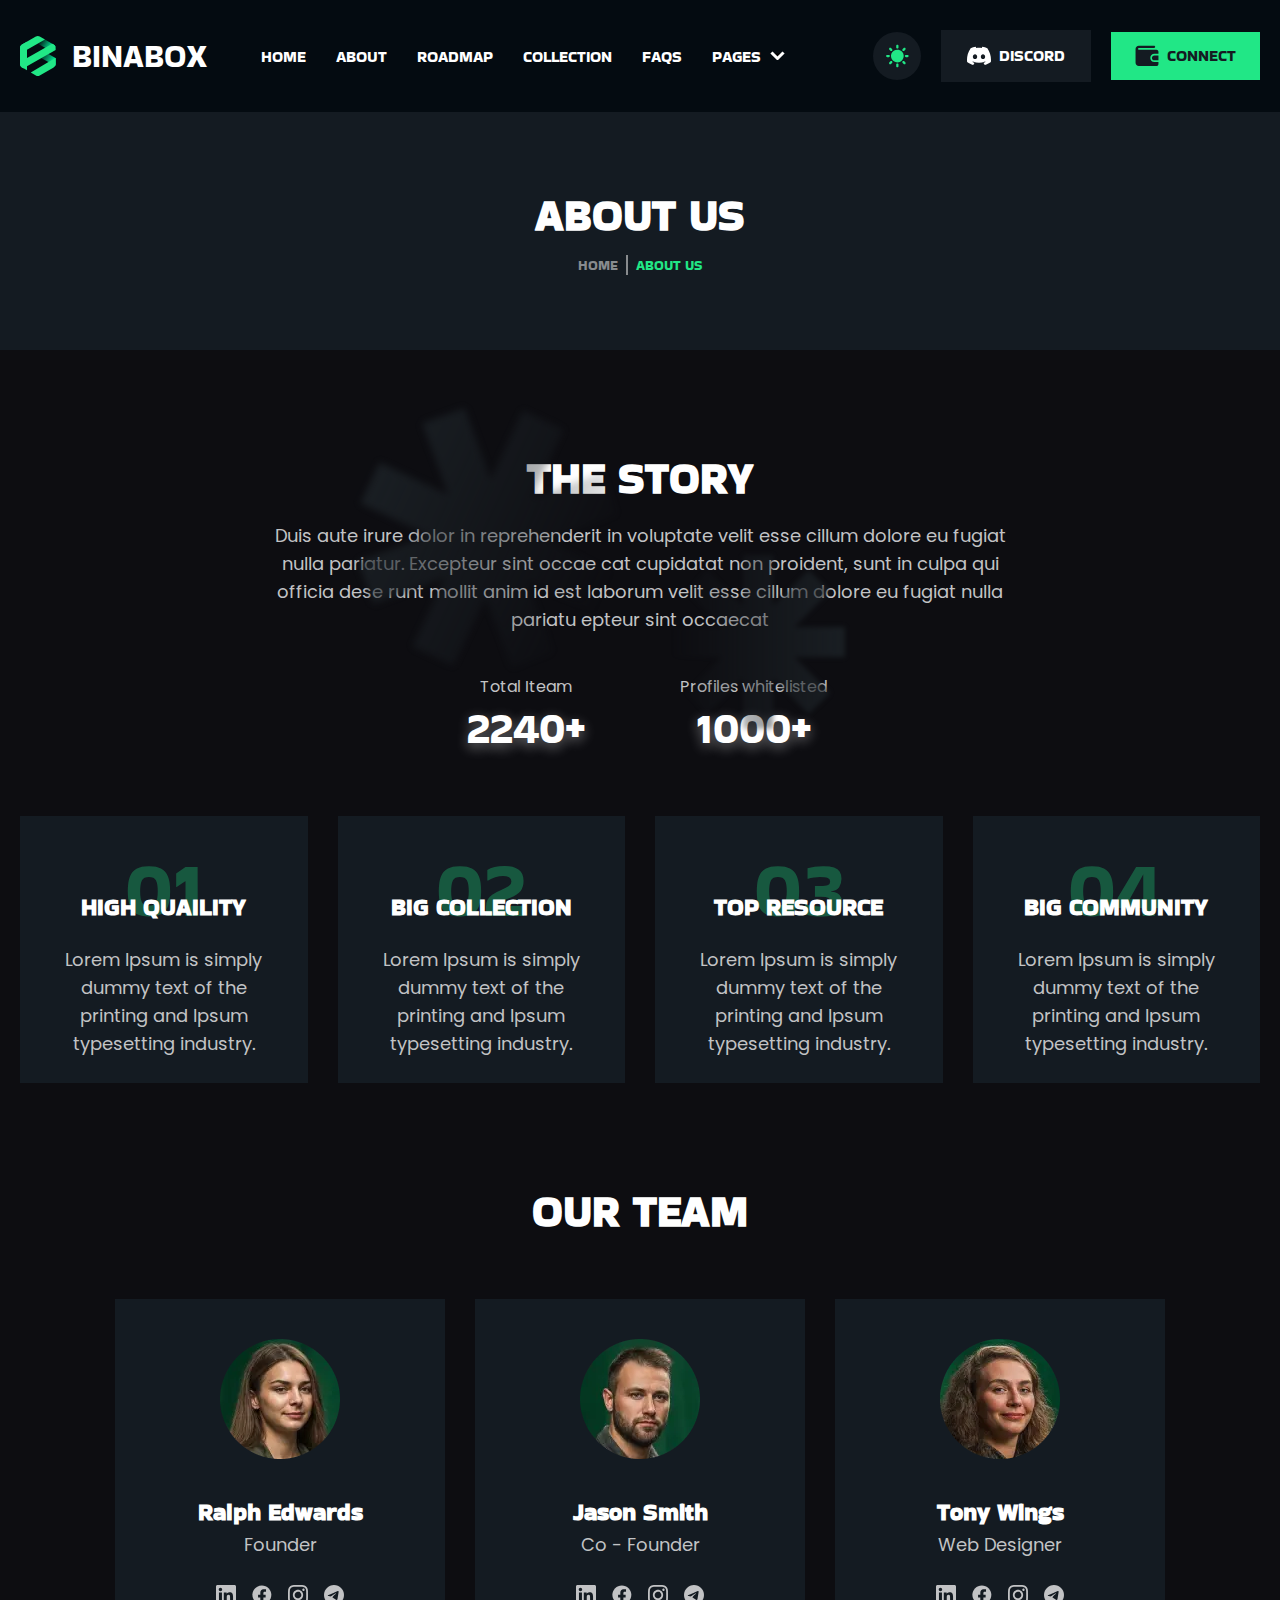
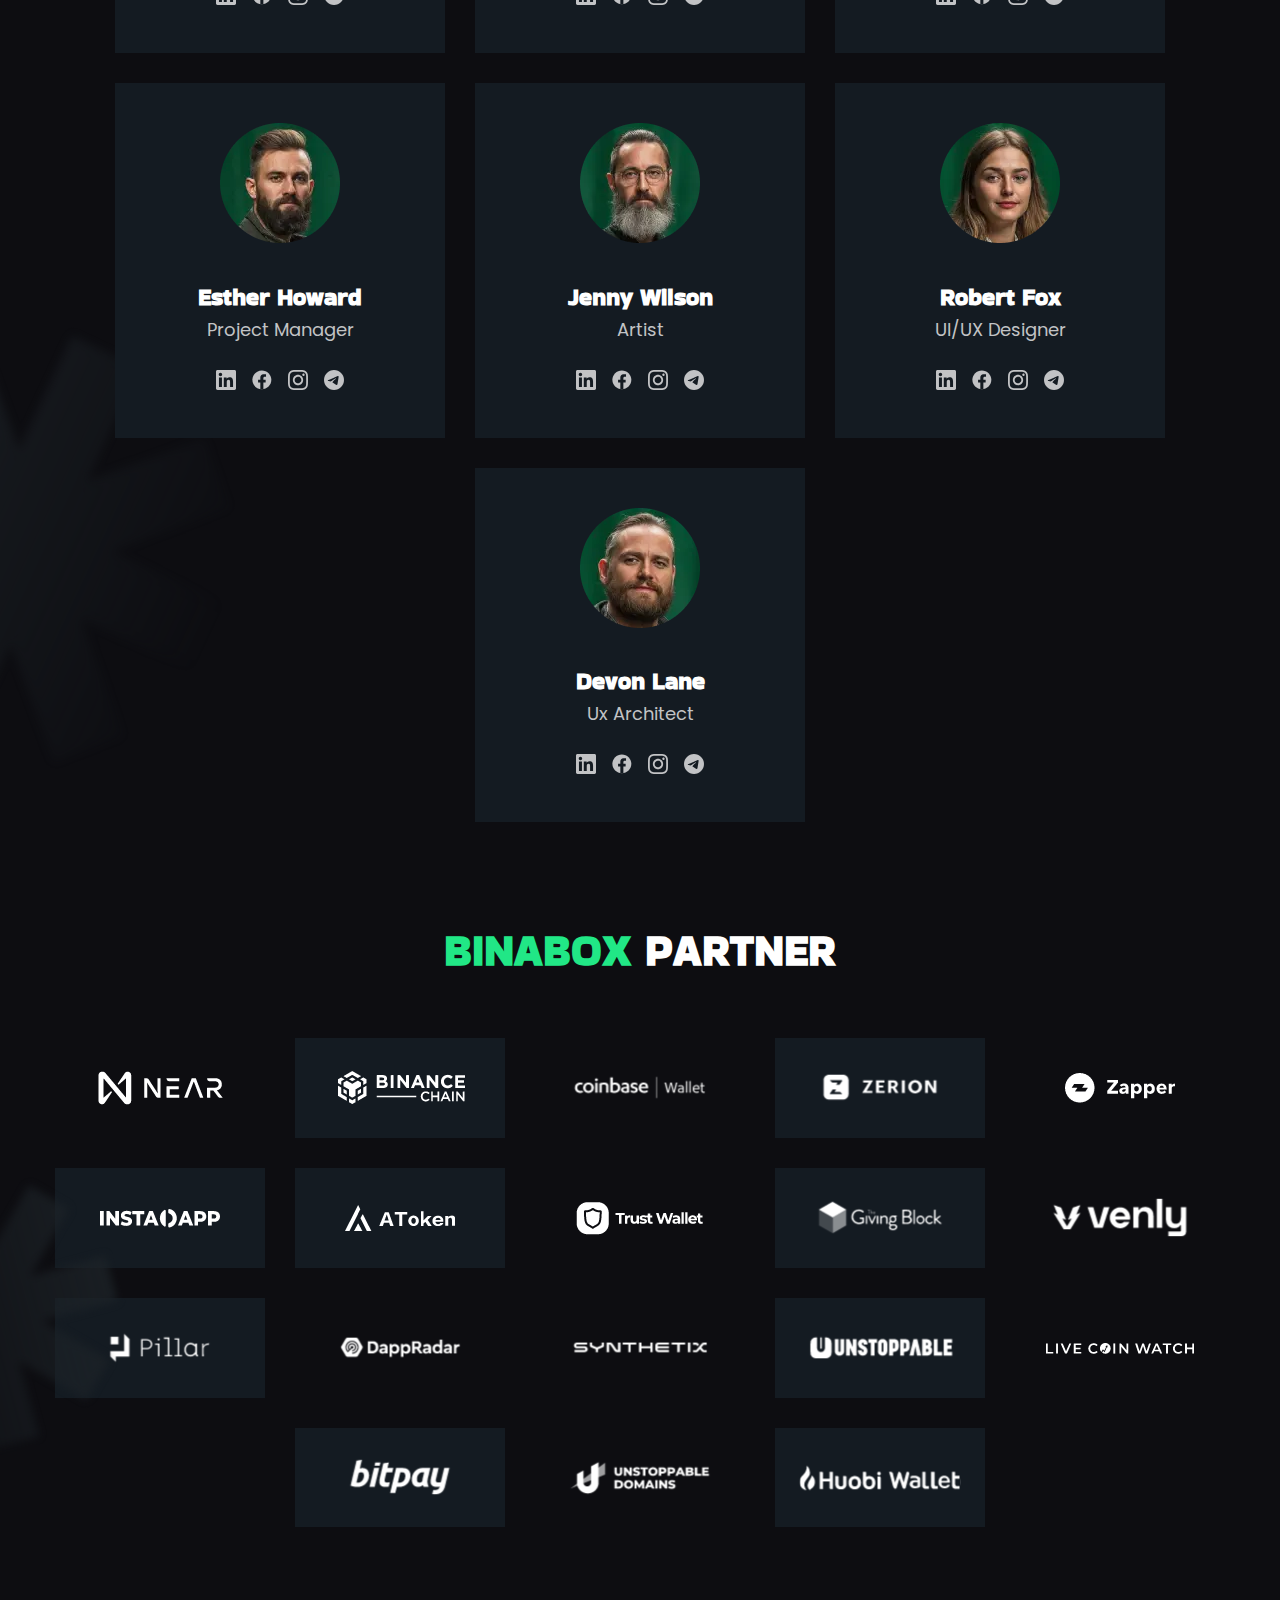
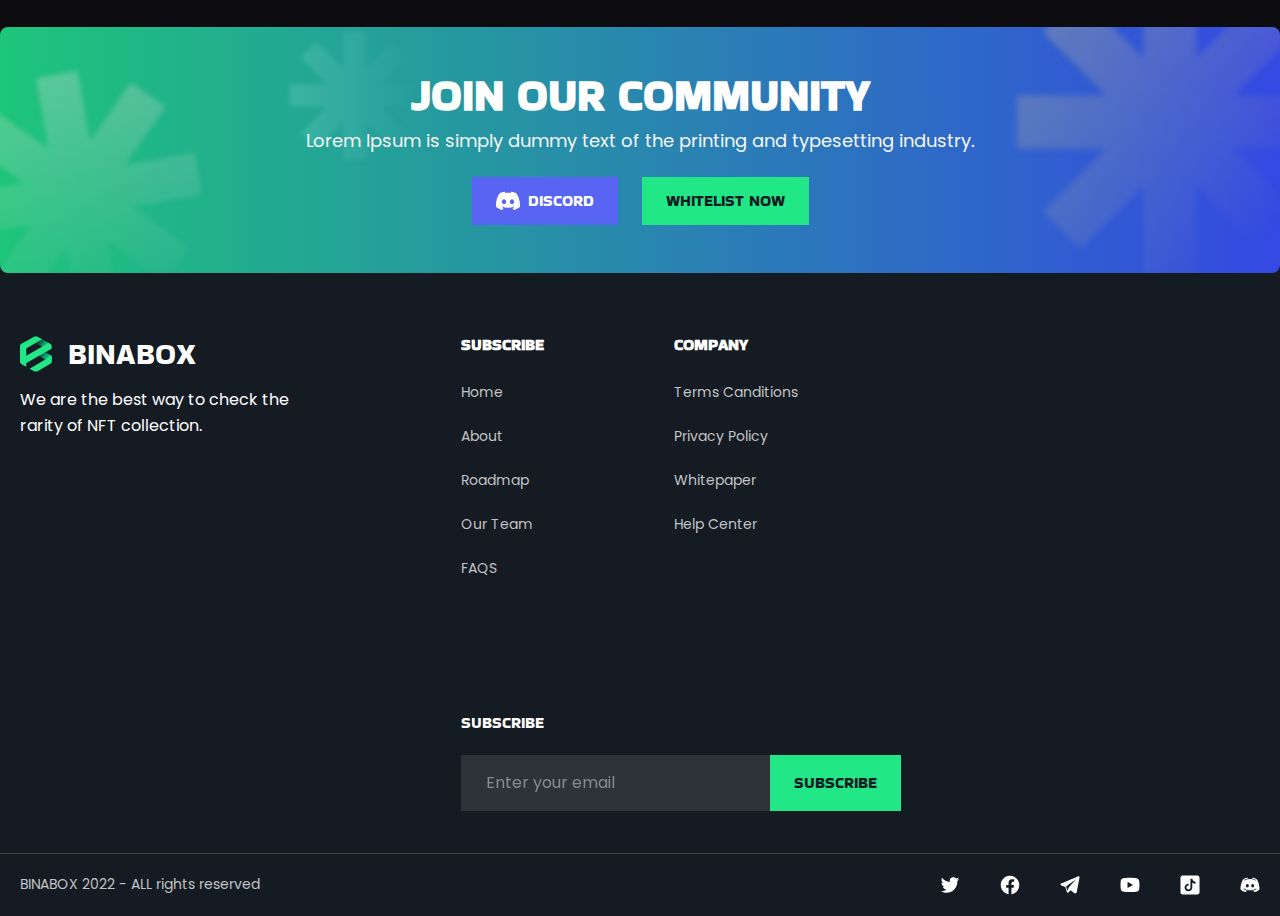
==== commit 63ce1355: "PR fixes." ====
--- a/about.html
+++ b/about.html
@@ -41,7 +41,7 @@
   </head>
   <body>
     <!-- Header -->
-    <header class="header container">
+    <header class="header">
       <div class="wrapper header-content">
         <a href="./index.html" class="logo-block">
           <img src="./img/logo.svg" alt="Binabox logo" width="36" height="40" />
@@ -125,7 +125,7 @@
     <!-- Main -->
     <main class="main">
       <!-- Breadcrumbs -->
-      <section class="breadcrumbs container">
+      <section class="breadcrumbs">
         <div class="wrapper">
           <h1 class="secondary-heading">ABOUT US</h1>
           <ul class="breadcrumbs-list">
@@ -144,10 +144,10 @@
       </section>
 
       <!-- Story section -->
-      <section class="story-section container" id="about-story">
+      <section class="story-section" id="about-story">
         <div class="wrapper">
           <h2 class="secondary-heading">THE STORY</h2>
-          <p class="about-description story-section-text">
+          <p class="story-section-text">
             Duis aute irure dolor in reprehenderit in voluptate velit esse
             cillum dolore eu fugiat nulla pariatur. Excepteur sint occae cat
             cupidatat non proident, sunt in culpa qui officia dese runt mollit
@@ -156,10 +156,12 @@
           </p>
           <!--  Hero counter  -->
           <dl class="about-counter">
-            <dt class="hero-number about-counter2">2240+</dt>
-            <dd class="hero-description hero-counter1">Total Iteam</dd>
-            <dt class="hero-number hero-counter4">1000+</dt>
-            <dd class="hero-description hero-counter3">Profiles whitelisted</dd>
+            <dt class="hero-number hero-total-nb">2240+</dt>
+            <dd class="hero-description hero-total-tx">Total Iteam</dd>
+            <dt class="hero-number hero-profiles-nb">1000+</dt>
+            <dd class="hero-description hero-profiles-tx">
+              Profiles whitelisted
+            </dd>
           </dl>
 
           <!-- About card list -->
@@ -205,7 +207,7 @@
       </section>
 
       <!-- Team section -->
-      <section class="team-section container" id="team-block">
+      <section class="team-section" id="team-block">
         <div class="wrapper">
           <h2 class="secondary-heading">OUR TEAM</h2>
           <ul class="team-list">
@@ -514,7 +516,7 @@
       </section>
 
       <!-- Partners section -->
-      <section class="about-partners container">
+      <section class="about-partners">
         <div class="wrapper">
           <h2 class="secondary-heading">
             <span class="highlighted-text">BINABOX</span> PARTNER
@@ -713,7 +715,7 @@
     </main>
 
     <!-- Footer -->
-    <footer class="container catalog-footer">
+    <footer class="catalog-footer">
       <section class="footer-nftcatalog wrapper">
         <div class="catalog-footer-logobox">
           <a href="./index.html" class="footer-cat-logo">
--- a/css/style.css
+++ b/css/style.css
@@ -7,10 +7,9 @@
   --inactive-color: rgb(136, 139, 142);
   --text-font: "Poppins", "Helvetica Neue", Arial, sans-serif;
   --btn-header-font: "Bakbak One", "Arial Black", Arial, sans-serif;
-  --header-height: 108px;
-}
-
-/********************** General css **********************************/
+}
+
+/********************** General css *********************/
 
 * {
   padding: 0;
@@ -32,6 +31,7 @@
 }
 
 body {
+  min-height: 100vh;
   background-color: rgb(4, 11, 17);
   font-family: "Bakbak One", "Arial Black", Arial, sans-serif;
   font-weight: 400;
@@ -42,7 +42,6 @@
 }
 
 img {
-  /* display: block; */
   max-width: 100%;
   height: auto;
 }
@@ -58,8 +57,11 @@
   margin: 0;
 }
 
-.container {
-  padding: 0 255px;
+.wrapper {
+  max-width: 1450px;
+  width: 100%;
+  margin: auto;
+  padding-inline: 20px;
 }
 
 /**************** Buttons styles ****************/
@@ -114,23 +116,25 @@
   text-transform: uppercase;
 }
 
-.main {
-  margin-top: var(--header-height);
-}
-
 /********************* Header styles *****************************/
 
 .header {
   display: flex;
-  justify-content: space-between;
-  align-items: center;
   background-color: rgb(4, 11, 17);
-  position: fixed;
+  position: sticky;
+  padding-top: 30px;
+  padding-bottom: 30px;
   top: 0px;
   left: 0;
   width: 100%;
-  height: var(--header-height);
   z-index: 1;
+}
+
+.header-content {
+  display: flex;
+  justify-content: space-between;
+  align-items: center;
+  column-gap: 60px;
 }
 
 .logo-block {
@@ -138,19 +142,22 @@
   align-items: center;
   font-size: 32px;
   line-height: 1.31;
-  gap: 16px;
+  gap: 0 16px;
   text-transform: uppercase;
 }
 
 /************* Header navigation styles *******************/
+.nav-menu {
+  max-width: 710px;
+  width: 100%;
+}
 
 .nav-menu-items {
   display: flex;
-  flex-direction: row;
+  flex-wrap: wrap;
   align-items: center;
-  justify-content: stretch;
-  width: 100%;
-  gap: 32px;
+  justify-content: center;
+  column-gap: 30px;
 }
 
 .nav-menu-item {
@@ -166,7 +173,6 @@
 
 .nav-dropdown-item {
   position: relative;
-  /* display: inline-block; */
 }
 
 .arrow-down {
@@ -177,12 +183,13 @@
 
 .dropdown-content {
   display: none;
-  width: 221px;
+  width: max-content;
   position: absolute;
   left: 0;
   top: 100%;
   margin-top: 18px;
   padding: 16px 20px;
+  padding: 16px 100px 16px 20px;
   background-color: var(--secondary-color);
   box-shadow: 0 10px 25px rgba(71, 92, 133, 0.1);
   z-index: 1;
@@ -201,11 +208,14 @@
   display: block;
 }
 
+.dropdown-item:not(:last-child) {
+  padding-bottom: 14px;
+}
+
 .dropdown-item {
   font-size: 16px;
   line-height: 1.5;
   letter-spacing: 10%;
-  margin-bottom: 14px;
   text-transform: capitalize;
 }
 
@@ -216,12 +226,11 @@
 .btn-box {
   display: flex;
   align-items: center;
-  gap: 20px;
+  column-gap: 20px;
 }
 
 .darkmode-toggle + .switch-mode::before {
   display: inline-block;
-  vertical-align: middle;
   text-align: center;
   line-height: 60px;
   content: url("../img/icons/switch.svg");
@@ -230,6 +239,7 @@
   width: 48px;
   height: 48px;
   cursor: pointer;
+  transition: color 0.3s ease-in-out;
 }
 
 .darkmode-toggle:checked + .switch-mode::before {
@@ -253,26 +263,59 @@
 
 /**************** Hero section **************************/
 
+.hero-section {
+  background-image: linear-gradient(
+      to top,
+      rgb(4, 11, 17) 15%,
+      rgba(4, 11, 17, 0) 55%
+    ),
+    radial-gradient(
+      ellipse at top left,
+      rgba(48, 113, 101, 0.8) 10%,
+      rgba(20, 27, 34, 0.6) 70%
+    );
+  background-repeat: no-repeat;
+  background-size: auto, 750px 278px;
+  background-position: bottom, top -100px left 0px;
+  background-color: var(--secondary-color);
+  position: relative;
+  overflow: hidden;
+}
+
+.hero-section::before {
+  content: " ";
+  width: 496px;
+  height: 496px;
+  display: inline-block;
+  background-image: url("../img/bg-s/star-big.svg");
+  background-size: 496px;
+  background-repeat: no-repeat;
+  transform: rotate(-30deg);
+  position: absolute;
+  right: -150px;
+  bottom: -60px;
+  opacity: 70%;
+}
+
 .hero-box {
-  padding-top: 141px;
-  background-image: url("../img/bg-s/star-big.svg"),
-    linear-gradient(to top, rgb(4, 11, 17), rgba(4, 11, 17, 0)),
-    radial-gradient(
-      ellipse at center,
-      rgba(48, 113, 101, 0.3) 10%,
-      rgba(20, 27, 34, 0.3) 70%
-    );
-  background-size: 496px auto, cover, 950px 278px;
-  background-position: bottom -50px right -170px, bottom, top -100px left -200px;
-  background-repeat: no-repeat;
-  background-color: var(--secondary-color);
+  display: flex;
+  align-items: center;
+}
+
+.hero-image {
+  flex-shrink: 0;
+  padding-left: 150px;
+  position: relative;
 }
 
 .hero-content {
-  width: 750px;
+  width: 600px;
+  padding-top: 140px;
+  padding-bottom: 190px;
 }
 
 .hero-title {
+  width: inherit;
   font-size: 72px;
   line-height: 1.11;
   text-transform: uppercase;
@@ -282,11 +325,39 @@
   font-family: var(--text-font);
   font-size: 20px;
   line-height: 1.5;
-  margin: 20px 0 24px;
+  padding: 20px 0 24px;
 }
 
 .hero-text::first-letter {
   text-transform: capitalize;
+}
+
+.hero-counter {
+  display: grid;
+  grid-template-columns: repeat(2, 1fr);
+  grid-template-rows: 1fr 0.4fr;
+  grid-template-areas:
+    "hero-total  hero-profiles"
+    "hero-total-tx hero-profiles-tx";
+  grid-column-gap: 80px;
+  grid-row-gap: 8px;
+  max-width: 395px;
+}
+
+.hero-total-nb {
+  grid-area: hero-total;
+}
+
+.hero-profiles-nb {
+  grid-area: hero-profiles;
+}
+
+.hero-total-tx {
+  grid-area: hero-total-tx;
+}
+
+.hero-profiles-tx {
+  grid-area: hero-profiles-tx;
 }
 
 .hero-number {
@@ -307,7 +378,8 @@
 }
 
 .hero-btn {
-  margin-top: 48px;
+  display: flex;
+  padding-top: 48px;
   gap: 24px;
 }
 
@@ -317,22 +389,23 @@
   padding-top: 60px;
   padding-bottom: 50px;
   background-color: var(--main-background-color);
-  text-align: center;
-  display: flex;
-  gap: 30px;
+  display: flex;
+  column-gap: 30px;
   overflow-x: auto;
   white-space: nowrap;
+  justify-content: space-between;
 }
 
 .nft-card {
-  margin: 0 auto;
+  display: flex;
+  flex-direction: column;
+  row-gap: 20px;
   width: 330px;
   padding: 20px;
   background-color: var(--article-bg-color);
 }
 
 .nft-card-title {
-  padding-top: 10px;
   font-size: 20px;
   line-height: 1.4;
   text-align: left;
@@ -341,19 +414,36 @@
 
 /********************* About section ***********************/
 
-.about {
+.about-section {
   padding-top: 50px;
   padding-bottom: 50px;
   text-align: center;
   background-color: var(--main-background-color);
+  position: relative;
+  overflow: hidden;
+}
+
+.about-section::before {
+  content: " ";
+  width: 400px;
+  height: 400px;
+  background-image: url("../img/bg-s/star-big.svg");
+  background-size: 400px;
+  background-repeat: no-repeat;
+  transform: rotate(-65deg);
+  position: absolute;
+  bottom: 100px;
+  left: -150px;
+  opacity: 80%;
 }
 
 .about-description {
-  margin: 0 auto;
-  margin-top: 16px;
-  font-family: var(--text-font);
-  color: var(--text-color);
-  width: 930px;
+  padding-top: 16px;
+  padding-bottom: 60px;
+  margin: auto;
+  font-family: var(--text-font);
+  color: var(--text-color);
+  max-width: 930px;
 }
 
 .about-description::first-letter {
@@ -361,19 +451,46 @@
 }
 
 .about-list {
-  margin-top: 60px;
+  display: flex;
+  flex-wrap: wrap;
+  justify-content: center;
+  gap: 30px;
   list-style-position: inside;
   text-align: left;
+  padding-bottom: 30px;
 }
 
 .about-list-item {
-  margin: 0 auto;
   padding: 30px;
   background-color: var(--secondary-color);
-  margin-bottom: 30px;
-  width: 570px;
-  height: 224px;
-  position: relative;
+  max-width: 570px;
+  position: relative;
+}
+
+.about-list-card {
+  position: relative;
+  bottom: 48px;
+  margin-bottom: -48px;
+}
+
+.about-list-title {
+  font-size: 24px;
+  line-height: 1.25;
+  margin-bottom: 26px;
+  text-transform: uppercase;
+}
+
+.about-list-description {
+  font-family: var(--text-font);
+  color: var(--text-color);
+}
+
+.about-list-description::first-letter {
+  text-transform: capitalize;
+}
+
+.hp-about-btn {
+  display: inline-block;
 }
 
 .about-list-item::marker {
@@ -424,55 +541,49 @@
   opacity: 1;
 }
 
-.about-list-card {
-  position: relative;
-  bottom: 48px;
-}
-
-.about-list-title {
-  font-size: 24px;
-  line-height: 1.25;
-  margin-bottom: 26px;
-  text-transform: uppercase;
-}
-
-.about-list-description {
-  font-family: var(--text-font);
-  color: var(--text-color);
-  width: 510px;
-}
-
-.about-list-description::first-letter {
-  text-transform: capitalize;
-}
-
 /******************* Workflow section ********************/
 
 .workflow {
   padding-top: 50px;
   padding-bottom: 50px;
   background-color: var(--main-background-color);
+  position: relative;
+  overflow: hidden;
+}
+
+.workflow::before {
+  content: " ";
+  width: 560px;
+  height: 560px;
+  background-image: url("../img/bg-s/star-big.svg");
+  background-size: 560px;
+  background-repeat: no-repeat;
+  transform: rotate(33deg);
+  position: absolute;
+  top: 170px;
+  right: -230px;
+  opacity: 60%;
 }
 
 .workflow-cards {
-  margin-top: 60px;
-  display: flex;
+  padding-top: 60px;
+  display: grid;
+  grid-template-columns: repeat(auto-fit, 330px);
+  grid-template-rows: repeat(auto-fit, 210px);
+  justify-content: center;
   gap: 30px;
   text-align: center;
   list-style: none;
 }
 
-.workflow-card {
-  margin: 0 auto;
+.workflow-item {
+  background-color: var(--secondary-color);
+  padding: 30px 30px 26px;
+  counter-increment: count list-item;
+  position: relative;
   display: flex;
   flex-direction: column;
   justify-content: end;
-  align-items: center;
-  background-color: var(--secondary-color);
-  padding: 30px 30px 26px;
-  width: 330px;
-  height: 210px;
-  counter-increment: count list-item;
 }
 
 .workflow-card-text {
@@ -493,47 +604,86 @@
   content: "step " counter(count);
 }
 
-.wc-1 {
-  background-image: url("../img/img-workflow/icon1.svg");
-  background-repeat: no-repeat;
-  background-position: top 10px center;
-}
-
-.wc-2 {
-  background-image: url("../img/img-workflow/icon2.svg");
-  background-repeat: no-repeat;
-  background-position: top 15px center;
-}
-
-.wc-3 {
-  background-image: url("../img/img-workflow/icon3.svg");
-  background-repeat: no-repeat;
-  background-position: top 10px center;
-}
-
-.wc-4 {
-  background-image: url("../img/img-workflow/icon4.svg");
-  background-repeat: no-repeat;
-  background-position: top 10px center;
+.step-connect::before {
+  content: url("../img/img-workflow/icon1.svg");
+  position: relative;
+  top: -16px;
+}
+
+.step-select::before {
+  content: url("../img/img-workflow/icon2.svg");
+  position: relative;
+  top: -6px;
+}
+
+.step-confirm::before {
+  content: url("../img/img-workflow/icon3.svg");
+  position: relative;
+  top: -15px;
+}
+
+.step-receive::before {
+  content: url("../img/img-workflow/icon4.svg");
+  position: relative;
+  top: -14px;
 }
 
 /************************ Road Map section ***********************/
 
-.roadmap {
+.roadmap-section {
   padding-top: 50px;
   padding-bottom: 50px;
   background-color: var(--main-background-color);
+  position: relative;
+  overflow: hidden;
+}
+
+.roadmap-section::before {
+  content: " ";
+  width: 560px;
+  height: 560px;
+  background-image: url("../img/bg-s/star-big.svg");
+  background-size: 560px;
+  background-repeat: no-repeat;
+  transform: rotate(33deg);
+  position: absolute;
+  top: -250px;
+  right: -230px;
+  opacity: 60%;
 }
 
 .roadmap-card {
+  display: flex;
+  column-gap: 80px;
+  align-items: center;
   background-color: var(--article-bg-color);
-  padding: 48px 43px;
+  padding: 48px 44px;
   margin-top: 60px;
   margin-bottom: 24px;
 }
 
 .roadmap-img-box {
-  width: 715px;
+  display: grid;
+  grid-template-columns: 1fr 0.5fr;
+  grid-template-rows: repeat(2, 1fr);
+  grid-template-areas:
+    "roadmap-img-big roadmap-img-sm"
+    "roadmap-img-big roadmap-img-sm-last";
+  grid-column-gap: 20px;
+  grid-row-gap: 20px;
+  align-items: stretch;
+}
+
+.roadmap-img-big {
+  grid-area: roadmap-img-big;
+}
+
+.roadmap-img-2 {
+  grid-area: roadmap-img-sm;
+}
+
+.roadmap-img-sm-last {
+  grid-area: roadmap-img-sm-last;
 }
 
 .roadmap-card-title {
@@ -545,15 +695,22 @@
 
 .roadmap-list {
   margin-bottom: 30px;
-  list-style-image: url("../img/icons/phase-icon.svg");
 }
 
 .roadmap-items {
+  display: flex;
+  column-gap: 8px;
+  font-family: var(--text-font);
+  color: var(--text-color);
+  text-transform: capitalize;
+}
+
+.roadmap-items:not(:last-child) {
   margin-bottom: 20px;
-  /* gap: 12px; */
-  font-family: var(--text-font);
-  color: var(--text-color);
-  text-transform: capitalize;
+}
+
+.roadmap-items::before {
+  content: url("../img/icons/phase-icon.svg");
 }
 
 /******** Phase line **********/
@@ -562,6 +719,7 @@
   display: flex;
   justify-content: space-between;
   align-items: start;
+  height: 78px;
 }
 
 .btn-arrow {
@@ -581,6 +739,7 @@
 .roadmap-nav-item-list {
   display: flex;
   width: 90%;
+  height: 66px;
   position: relative;
   top: 12px;
   list-style: none;
@@ -638,26 +797,48 @@
 
 /************************* Team section ************************/
 
-.team {
+.team-section {
   padding-top: 50px;
   padding-bottom: 50px;
   background-color: var(--main-background-color);
+  position: relative;
+  overflow: hidden;
+}
+
+.team-section::before {
+  content: "";
+  width: 450px;
+  height: 450px;
+  background-image: url("../img/bg-s/star-big.svg");
+  background-size: 450px;
+  background-repeat: no-repeat;
+  transform: rotate(-65deg);
+  position: absolute;
+  bottom: 100px;
+  left: -210px;
+  opacity: 80%;
+}
+
+.team-list {
+  padding-top: 60px;
+  display: flex;
+  flex-wrap: wrap;
+  gap: 30px;
+  justify-content: center;
 }
 
 .team-card {
-  margin: 60px auto 0;
   background-color: var(--secondary-color);
   text-align: center;
   padding: 40px 20px;
   width: 330px;
-  height: 339px;
   position: relative;
 }
 
 .team-name {
   font-size: 24px;
   line-height: 1.25;
-  margin-top: 31px;
+  margin-top: 30px;
   margin-bottom: 4px;
   text-transform: capitalize;
 }
@@ -680,16 +861,38 @@
   padding-top: 50px;
   padding-bottom: 50px;
   background-color: var(--main-background-color);
+  position: relative;
+  overflow: hidden;
+}
+
+.partners::before {
+  content: "";
+  width: 284px;
+  height: 284px;
+  background-image: url("../img/bg-s/star-small.svg");
+  background-size: 284px;
+  background-repeat: no-repeat;
+  transform: rotate(165deg);
+  position: absolute;
+  bottom: 30px;
+  left: -160px;
+  opacity: 80%;
 }
 
 .partners-cards {
-  margin-top: 58px;
-  text-align: center;
+  padding-top: 60px;
+  display: flex;
+  flex-wrap: wrap;
+  gap: 30px;
+  justify-content: center;
+}
+
+.partners-card-item {
+  padding: 20px 24px;
 }
 
 .partner-banner {
-  padding: 20px 24px;
-  margin-bottom: 30px;
+  display: block;
 }
 
 .banner-bg {
@@ -698,27 +901,29 @@
 
 /************************** FAQs section ***********************/
 
-.faq-box {
-  padding-top: 435px;
+.faq-box-section {
   background-color: var(--main-background-color);
-  position: relative;
 }
 
 .faq-title {
   margin-bottom: 60px;
 }
 
-.details-wrapper {
-  position: absolute;
-  top: 0;
-  left: 26%;
+.faq-box {
+  position: relative;
+  top: 250px;
+  left: 0;
+  margin-top: -200px;
 }
 
 .faqs-card {
   margin: 0 auto;
   background-color: var(--secondary-color);
   padding: 30px 20px;
-  width: 930px;
+  max-width: 930px;
+}
+
+.faqs-card:not(:last-child) {
   margin-bottom: 24px;
 }
 
@@ -762,15 +967,15 @@
 .cta-homepage {
   margin: 0 auto;
   text-align: center;
-  margin-bottom: 80px;
+  padding-bottom: 80px;
   padding-top: 350px;
 }
 
 .cta-homepage-text {
   font-family: var(--text-font);
   color: var(--text-color);
-  margin-top: 8px;
-  margin-bottom: 40px;
+  padding-top: 8px;
+  padding-bottom: 40px;
 }
 
 .cta-homepage-text::first-letter {
@@ -780,8 +985,8 @@
 .cta-homepage-btns {
   display: flex;
   justify-content: center;
-  gap: 37px;
-  margin-bottom: 40px;
+  column-gap: 36px;
+  padding-bottom: 40px;
 }
 
 /* Homepage newsletter subcribtion form */
@@ -789,11 +994,11 @@
 .home-newsletter {
   margin: 0 auto;
   display: flex;
-  width: 690px;
+  max-width: 690px;
 }
 
 .site-newsletter {
-  width: 441px;
+  width: 440px;
 }
 
 .site-newsletter-fieldset {
@@ -823,10 +1028,6 @@
   border: 1px solid red;
 }
 
-/* .newsletter-field:is(:-webkit-autofill, :autofill) {
-  background-color: rgba(194, 195, 197, 0.15);
-} */
-
 input::placeholder {
   font-family: var(--text-font);
   color: var(--text-color);
@@ -839,31 +1040,42 @@
   text-transform: capitalize;
 }
 
-/****************** social-networks Footer *****************************/
+/****************** social-networks Footer *********************/
 
 .social-networks-items {
   display: inline-flex;
   justify-content: center;
   gap: 30px;
-  margin-top: 30px;
+  padding-top: 30px;
 }
 
 .network-item {
-  margin: 0 auto;
   background-color: rgba(194, 195, 197, 0.15);
   width: 50px;
   height: 50px;
   padding: 12px 10px;
 }
 
-/******************** footer-nav section *******************************/
+/******************** footer-nav section *********************/
 
 .footer-border {
   border-top: 1px solid rgb(67, 67, 67);
-  padding: 19px 0;
+  padding: 20px 0;
+}
+
+.footer-nav {
+  display: flex;
+  justify-content: space-between;
+}
+
+.footer-logo-box {
+  display: flex;
+  align-items: center;
+  gap: 60px;
 }
 
 .footer-logo {
+  display: flex;
   font-size: 22px;
   line-height: 1.36;
   gap: 16px;
@@ -875,11 +1087,14 @@
   color: var(--text-color);
   font-size: 14px;
   line-height: 1.57;
-  /* check other pages with this class for text align */
-  /* text-align: right; */
-}
-
-/************************ Homepage Footer Pages *************************/
+}
+
+/************************ Homepage Footer Pages ******************/
+
+.nav-pages-items {
+  display: flex;
+  column-gap: 46px;
+}
 
 .nav-pages-item {
   font-family: var(--text-font);
@@ -887,8 +1102,6 @@
   font-size: 14px;
   line-height: 1.57;
   text-transform: capitalize;
-  /* do not put text align - its will effect other pages tags */
-  /* text-align: right; */
 }
 
 /************************* CATALOG Page **************************/
@@ -897,13 +1110,12 @@
 
 .breadcrumbs {
   background-color: var(--secondary-color);
-  padding-top: 77px;
-  padding-bottom: 77px;
-  text-align: center;
+  padding-top: 75px;
+  padding-bottom: 75px;
 }
 
 .breadcrumbs-list {
-  margin-top: 12px;
+  padding-top: 12px;
   display: flex;
   justify-content: center;
   font-size: 14px;
@@ -922,25 +1134,36 @@
 
 /********** Catalog NFT Collection ***************************/
 
-.nft-collection {
-  display: flex;
-  justify-content: space-between;
-  align-items: start;
-  gap: 80px;
+.nft-collection-section {
   background-color: var(--main-background-color);
   padding-top: 100px;
   padding-bottom: 200px;
 }
 
+.nft-collection {
+  display: flex;
+  justify-content: space-between;
+  align-items: start;
+  column-gap: 80px;
+}
+
 .catalogpage-content {
   width: 100%;
 }
 
+.nft-card-list {
+  padding-top: 40px;
+  display: grid;
+  grid-template-columns: repeat(auto-fit, minmax(330px, 1fr));
+  justify-items: center;
+  gap: 30px;
+}
+
 .nft-collection-search {
   display: flex;
   justify-content: space-between;
   align-items: center;
-  margin-bottom: 20px;
+  padding-bottom: 20px;
 }
 
 /*********** Search form ***********/
@@ -949,9 +1172,8 @@
   background-color: var(--secondary-color);
   width: 280px;
   display: flex;
-  flex-direction: row;
   align-items: center;
-  padding: 13px 20px 9px 24px;
+  padding: 12px 20px 10px 24px;
 }
 
 .search-field {
@@ -973,11 +1195,9 @@
 
 .current-filters-block {
   display: flex;
-  justify-content: left;
   align-items: center;
   gap: 12px;
   padding: 12px 20px;
-  margin-bottom: 40px;
   background-color: var(--secondary-color);
 }
 
@@ -986,7 +1206,7 @@
   flex-direction: row;
   align-items: center;
   gap: 10px;
-  padding: 9px 13px 9px 20px;
+  padding: 10px 12px 10px 20px;
   border: 1px solid rgb(65, 69, 74);
   font-family: var(--text-font);
   font-size: 16px;
@@ -1050,7 +1270,7 @@
 }
 
 .nft-filter-list {
-  padding: 20px 23px;
+  padding: 20px 22px;
   border-top: 1px solid rgb(67, 67, 67);
   font-family: var(--text-font);
   font-size: 14px;
@@ -1094,32 +1314,61 @@
   width: 1px;
 }
 
-/******************** Call Action section - Coloful ***********************/
+/*************** Call Action section - Coloful **************/
 
 .cta-section {
   background-color: var(--secondary-color);
 }
 
 .call-action-catalog {
+  margin-bottom: -40px;
   background-color: var(--secondary-color);
   position: relative;
+  overflow: hidden;
   top: -100px;
-  margin: 0 255px;
   padding: 40px 0 48px;
   border-radius: 8px;
-  background-image: url("../img/bg-s/star-big.svg"),
-    url("../img/bg-s/star-big.svg"), url("../img/bg-s/star-big.svg"),
+  background-image: url("../img/bg-s/star-small.svg"),
     linear-gradient(to left, rgb(35, 51, 222), rgb(10, 190, 102));
   background-repeat: no-repeat;
-  background-size: 321.2px auto, 255.87px auto, 137.02px auto, cover;
-  background-position: top -60px right -60px, bottom -60px left -60px,
-    top left 350px, center;
+  background-size: 137px auto, cover;
+  background-position: top left 25%, center;
   background-blend-mode: screen;
 }
 
+.call-action-catalog::before {
+  content: "";
+  width: 256px;
+  height: 256px;
+  background-image: url("../img/bg-s/star-big.svg");
+  background-size: 256px auto;
+  background-repeat: no-repeat;
+  transform: rotate(-10deg);
+  position: absolute;
+  top: 40px;
+  left: -50px;
+  opacity: 30%;
+  filter: invert(1);
+}
+
+.call-action-catalog::after {
+  content: "";
+  width: 320px;
+  height: 320px;
+  background-image: url("../img/bg-s/star-big.svg");
+  background-size: 320px auto;
+  background-repeat: no-repeat;
+  transform: rotate(-45deg);
+  position: absolute;
+  top: -65px;
+  right: -50px;
+  opacity: 40%;
+  filter: invert(0.7);
+}
+
 .catalog-cta-text {
-  margin-top: 4px;
-  margin-bottom: 22px;
+  padding-top: 4px;
+  padding-bottom: 22px;
   text-align: center;
   font-family: var(--text-font);
   color: rgb(247, 247, 249);
@@ -1130,24 +1379,33 @@
 }
 
 .cta-catbtn-box {
-  text-align: center;
-}
-
-/********************** Catalog Footer ******************************/
+  display: flex;
+  justify-content: center;
+  gap: 24px;
+}
+
+/********************** Catalog Footer *******************/
 
 .catalog-footer {
   background-color: var(--secondary-color);
 }
 
+.footer-nftcatalog {
+  display: flex;
+  gap: 156px;
+  justify-content: space-between;
+}
+
 .catalog-footer-logobox {
   width: 324px;
-  margin-bottom: 156px;
 }
 
 .footer-cat-logo {
+  display: flex;
+  gap: 16px;
   font-size: 30px;
   line-height: 1.4;
-  margin-bottom: 12px;
+  padding-bottom: 12px;
   text-transform: uppercase;
 }
 
@@ -1161,27 +1419,42 @@
   text-transform: capitalize;
 }
 
-/********************** Catalog Sitemap section ***************************/
+.footer-nav-section {
+  display: flex;
+  flex-wrap: wrap;
+  gap: 130px;
+  padding-bottom: 42px;
+}
+
+/**************** Catalog Sitemap section *******************/
 
 .sitemap-title {
   font-size: 16px;
   line-height: 1.5;
-  margin-bottom: 20px;
-  text-transform: uppercase;
-}
-
-.sitemap-list {
-  margin-bottom: 16px;
-}
-
-/*********************** Footer Copyright section in catalog   ******************/
+  padding-bottom: 20px;
+  text-transform: uppercase;
+}
+
+.sitemap-list:not(:last-child) {
+  padding-bottom: 16px;
+}
+
+/************** Footer Copyright section in catalog *************/
 
 .footer-copyright {
+  display: flex;
+  justify-content: space-between;
+  align-items: center;
   border-top: 1px solid rgb(67, 67, 67);
   padding-top: 20px;
   padding-bottom: 20px;
 }
 
+.footer-media-list {
+  display: flex;
+  gap: 40px;
+}
+
 .network-item-cat {
   width: 20px;
   height: 20px;
@@ -1189,56 +1462,77 @@
 
 /***************** CATALOG ITEM PAGE *****************************/
 
-/********************** NFT card item ***********************************/
+/***************** NFT card item ***********************/
 
 .nftcard-box {
   padding-top: 100px;
   background-color: var(--main-background-color);
 }
 
-/******************************** Image block **********************************/
+.card-details {
+  display: flex;
+  position: relative;
+}
+
+/******************* Image block ***********************/
+
+.nftcard-img {
+  flex-shrink: 0;
+}
 
 .time-counter {
+  display: flex;
+  flex-direction: column;
+  align-items: center;
+  row-gap: 12px;
   width: 608px;
   background-color: rgba(255, 255, 255, 0.3);
-  /* text-align: center; */
-  padding: 20px;
+  backdrop-filter: blur(10px);
+  padding: 20px 74px;
+  position: absolute;
+  margin: 0 40px 30px;
+  bottom: 10px;
 }
 
 .time-counter-title {
   font-size: 24px;
   line-height: 1.25;
-  margin-bottom: 12px;
-  text-transform: uppercase;
-}
-
-.countdown-number {
-  text-align: left;
-}
-
-.time-counter-span {
-  color: var(--text-color);
-  margin-left: 20px;
-  /* text-align: right; */
+  text-transform: uppercase;
+}
+
+/*  Counter list */
+.nftcard-box-timer {
+  display: flex;
+  gap: 22px;
+}
+
+.countdown-item {
+  text-align: center;
+}
+
+.time-counter-div {
+  color: var(--text-color);
+  position: relative;
+  top: -4px;
 }
 
 .countdown-name {
   font-size: 20px;
   line-height: 1.4;
   color: rgb(246, 246, 246);
-  /* text-align: left; */
-  text-transform: uppercase;
-}
-
-/***************************** NFT Details section ***************************/
+  text-transform: uppercase;
+}
+
+/******************* NFT Details section *******************/
 
 .nftcard-details {
-  width: 620px;
+  max-width: 620px;
+  margin-left: auto;
 }
 
 .nftcard-details-title {
   text-align: left;
-  margin-bottom: 24px;
+  padding-bottom: 24px;
 }
 
 .nftcard-details-text {
@@ -1246,7 +1540,7 @@
   line-height: 1.5;
   font-family: var(--text-font);
   color: var(--text-color);
-  margin-bottom: 20px;
+  padding-bottom: 20px;
 }
 
 .nftcard-details-text::first-letter {
@@ -1254,7 +1548,17 @@
 }
 
 .nft-features {
-  margin-bottom: 30px;
+  padding-bottom: 30px;
+  display: flex;
+  justify-content: center;
+  flex-wrap: wrap;
+  gap: 22px 16px;
+}
+
+.nft-feature {
+  padding: 20px;
+  width: 196px;
+  background-color: var(--secondary-color);
 }
 
 .nft-category {
@@ -1262,52 +1566,50 @@
   line-height: 1.63;
   font-family: var(--text-font);
   color: var(--text-color);
-  width: 196px;
-  padding: 20px 20px 4px 20px;
-  background-color: var(--secondary-color);
   text-transform: capitalize;
 }
 
 .nft-feature-var {
   font-size: 24px;
   line-height: 1.25;
-  padding: 0 20px 20px 20px;
-  background-color: var(--secondary-color);
-  width: 196px;
-  margin-bottom: 20px;
-  text-transform: uppercase;
-}
-
-/******************************* NFT price block ******************************/
+  text-transform: uppercase;
+}
+
+/********************** NFT price block ******************/
 
 .nft-price {
   display: inline-flex;
   gap: 14px;
-  margin-bottom: 40px;
+  padding-bottom: 40px;
   font-size: 36px;
   line-height: 1.22;
   text-transform: uppercase;
 }
 
 .btn-buy {
-  display: block;
+  display: flex;
+  justify-content: center;
+  align-items: center;
+  gap: 8px;
   padding: 16px 24px;
-  text-align: center;
 }
 
 .nftcard-box-btns {
-  text-align: center;
-  margin-top: 24px;
-  width: 100%;
+  display: flex;
+  justify-content: space-between;
+  padding-top: 24px;
 }
 
 .nftcard-media-btn {
-  display: inline-block;
+  display: inline-flex;
+  align-items: center;
+  justify-content: center;
+  gap: 8px;
   border: 2px solid rgb(136, 139, 142);
   padding: 16px 24px;
   font-size: 16px;
   line-height: 1.5;
-  width: 40%;
+  flex-basis: 290px;
   text-transform: uppercase;
 }
 
@@ -1315,7 +1617,7 @@
   background-color: rgba(255, 255, 255, 0.1);
 }
 
-/***************** NFT cards collection section *******************************/
+/*********** NFT cards collection section ********************/
 
 .nft-cards-section {
   padding-top: 100px;
@@ -1354,16 +1656,20 @@
 /************************* FAQ Page ******************************/
 
 .q-box {
-  margin-top: 50px;
-  margin-bottom: 150px;
-}
-
-/********************** Contact Us Page ****************************/
-
-.contact-info {
+  background-color: var(--main-background-color);
+  padding-top: 100px;
+  padding-bottom: 200px;
+}
+
+/****************** Contact Us Page *******************/
+
+.contact-info-section {
   padding-top: 100px;
   padding-bottom: 40px;
   background-color: var(--main-background-color);
+}
+
+.contact-info {
   display: flex;
   justify-content: center;
   gap: 30px;
@@ -1381,8 +1687,8 @@
 }
 
 .contact-info-title {
-  margin-top: 20px;
-  margin-bottom: 8px;
+  padding-top: 20px;
+  padding-bottom: 8px;
   font-size: 36px;
   line-height: 1.22;
   text-transform: capitalize;
@@ -1401,8 +1707,8 @@
 }
 
 .get-intouch-text {
-  margin-top: 4px;
-  margin-bottom: 60px;
+  padding-top: 4px;
+  padding-bottom: 60px;
   font-size: 20px;
   line-height: 1.5;
   font-family: var(--text-font);
@@ -1413,8 +1719,11 @@
 }
 
 .get-intouch-form {
-  width: 690px;
-  margin: 0 auto;
+  display: flex;
+  flex-direction: column;
+  row-gap: 20px;
+  max-width: 690px;
+  margin: auto;
 }
 
 .form-block {
@@ -1433,8 +1742,6 @@
   font-size: 16px;
   line-height: 1.63;
   border: 1px solid transparent;
-  margin-bottom: 20px;
-  display: block;
   width: 100%;
 }
 
@@ -1443,11 +1750,12 @@
 }
 
 .form-textarea {
-  height: 150px;
   resize: vertical;
 }
 
 .btn-get-intouch {
+  margin: auto;
+  width: fit-content;
   margin-top: 20px;
   padding: 12px 36px;
   text-transform: uppercase;
@@ -1460,18 +1768,130 @@
   background-color: var(--main-background-color);
   padding-top: 100px;
   padding-bottom: 50px;
+  position: relative;
+  overflow: hidden;
+}
+
+.story-section::before {
+  content: "";
+  width: 276px;
+  height: 276px;
+  background-image: url("../img/bg-s/star-small.svg");
+  background-size: 276px;
+  background-repeat: no-repeat;
+  transform: rotate(25deg);
+  position: absolute;
+  top: 50px;
+  left: 350px;
+  opacity: 80%;
+}
+
+.story-section::after {
+  content: "";
+  width: 184px;
+  height: 184px;
+  background-image: url("../img/bg-s/star-small.svg");
+  background-size: 184px;
+  background-repeat: no-repeat;
+  transform: rotate(180deg);
+  position: absolute;
+  top: 200px;
+  right: 430px;
+  opacity: 80%;
 }
 
 .story-section-text {
-  margin-bottom: 40px;
+  font-family: var(--text-font);
+  color: var(--text-color);
+  padding: 16px 240px 40px;
 }
 
 .story-section-text::first-letter {
   text-transform: capitalize;
 }
 
+.about-counter {
+  margin: 0 auto;
+  padding-bottom: 60px;
+  display: grid;
+  grid-template-columns: repeat(2, 1fr);
+  grid-template-rows: 0.4fr 1fr;
+  grid-template-areas:
+    "hero-total-tx hero-profiles-tx"
+    "hero-total hero-profiles";
+  grid-column-gap: 60px;
+  grid-row-gap: 0;
+  width: 395px;
+}
+
+/********* about page cards ***************/
+
+.aboutpage-list {
+  display: flex;
+  gap: 30px;
+  justify-content: center;
+  list-style-position: inside;
+}
+
+.aboutpage-list-item {
+  max-width: 330px;
+  padding: 25px;
+  background-color: var(--secondary-color);
+  position: relative;
+}
+
+.aboutpage-list-item::marker {
+  content: counter(list-item, decimal-leading-zero);
+  color: rgba(33, 231, 134, 0.3);
+  font-size: 80px;
+  line-height: 1.2;
+}
+
+.aboutpage-list-card {
+  display: flex;
+  flex-direction: column;
+  row-gap: 24px;
+  flex-shrink: 0;
+  position: relative;
+  bottom: 45px;
+  margin-bottom: -45px;
+}
+
+.aboutpage-list-title {
+  font-size: 24px;
+  line-height: 1.25;
+  text-transform: uppercase;
+}
+
+.aboutpage-list-description {
+  font-family: var(--text-font);
+  color: var(--text-color);
+}
+
+.about-list-description::first-letter {
+  text-transform: capitalize;
+}
+
 .about-partners {
-  margin-bottom: 100px;
+  padding-top: 50px;
+  padding-bottom: 200px;
+  background-color: var(--main-background-color);
+  position: relative;
+  overflow: hidden;
+}
+
+.about-partners::before {
+  content: "";
+  width: 284px;
+  height: 284px;
+  background-image: url("../img/bg-s/star-small.svg");
+  background-size: 284px;
+  background-repeat: no-repeat;
+  transform: rotate(165deg);
+  position: absolute;
+  top: 35%;
+  left: -160px;
+  opacity: 80%;
 }
 
 /************************ BLOG PAGE ****************************/
@@ -1480,6 +1900,12 @@
   padding-top: 100px;
   padding-bottom: 40px;
   background-color: var(--main-background-color);
+}
+
+.blogpage-card-list {
+  display: flex;
+  gap: 30px;
+  flex-wrap: wrap;
 }
 
 .blogpage-card {
@@ -1504,10 +1930,10 @@
 }
 
 .blog-data {
-  margin-top: 25px;
-  margin-bottom: 8px;
-  display: flex;
-  justify-content: start;
+  padding-top: 25px;
+  padding-bottom: 8px;
+  display: flex;
+  gap: 6px;
 }
 
 .blog-author {
@@ -1517,11 +1943,12 @@
   font-size: 16px;
   line-height: 1.5;
   color: var(--text-color);
-  padding-right: 6px;
   text-transform: uppercase;
 }
 
 .blog-date {
+  display: flex;
+  gap: 6px;
   padding-left: 6px;
   font-size: 16px;
   line-height: 1.5;
@@ -1543,7 +1970,7 @@
 .blogpage-card-title {
   font-size: 36px;
   line-height: 1.22;
-  margin-bottom: 4px;
+  padding-bottom: 4px;
   text-transform: uppercase;
 }
 
@@ -1552,7 +1979,7 @@
   color: var(--text-color);
   font-size: 20px;
   line-height: 1.5;
-  margin-bottom: 20px;
+  padding-bottom: 20px;
 }
 
 .blogpage-card-text::first-letter {
@@ -1603,32 +2030,36 @@
 /*******************  Blog Article Page ***************************/
 
 .blog-article-content {
-  display: flex;
-  justify-content: space-between;
-  gap: 60px;
   padding-top: 100px;
   padding-bottom: 180px;
   background-color: var(--main-background-color);
 }
 
+.blog-article {
+  display: flex;
+  gap: 60px;
+}
+
 /******* Blog article main content block **************************/
 
-.blog-article {
-  width: 1020px;
-}
-
 .blog-article-title {
-  margin-top: 30px;
+  padding-top: 30px;
   font-size: 36px;
   line-height: 1.22;
   text-transform: capitalize;
 }
 
+.blog-article-label {
+  float: inline-end;
+  position: relative;
+  top: -42px;
+}
+
 .blogarticle-data {
-  margin-top: 40px;
-  margin-bottom: 20px;
-  display: flex;
-  justify-content: start;
+  padding-top: 40px;
+  padding-bottom: 20px;
+  display: flex;
+  gap: 12px;
   font-size: 20px;
   line-height: 1.5;
   font-family: var(--text-font);
@@ -1641,10 +2072,6 @@
   align-items: center;
   gap: 6px;
   text-transform: capitalize;
-}
-
-.blogarticle-item {
-  padding-right: 12px;
 }
 
 .blogarticle-date-item {
@@ -1657,6 +2084,7 @@
   line-height: 1.5;
   font-family: var(--text-font);
   color: var(--text-color);
+  padding-bottom: 24px;
 }
 
 .blog-story::first-letter {
@@ -1664,15 +2092,13 @@
 }
 
 .blog-story-quote {
-  margin-top: 24px;
-  margin-bottom: 40px;
   padding: 26px 32px;
   border-left: 8px solid var(--btn-primary-color);
   background-color: rgba(33, 231, 134, 0.1);
 }
 
 .blog-story-text {
-  margin-bottom: 12px;
+  padding-bottom: 12px;
   font-family: var(--text-font);
   font-size: 24px;
   line-height: 1.25;
@@ -1684,7 +2110,7 @@
 
 .blog-story-rating {
   display: flex;
-  align-items: center;
+  align-items: flex-end;
   gap: 8px;
 }
 
@@ -1694,7 +2120,6 @@
   line-height: 1.57;
   color: var(--text-color);
   display: flex;
-  align-items: center;
   gap: 4px;
 }
 
@@ -1705,12 +2130,20 @@
   text-transform: capitalize;
 }
 
+.blog-article-sub-imgs {
+  display: grid;
+  grid-template-columns: repeat(2, 1fr);
+  column-gap: 30px;
+  padding-top: 40px;
+  padding-bottom: 30px;
+}
+
 .blog-sub-article {
-  margin-bottom: 20px;
+  padding-bottom: 20px;
 }
 
 .article-block-title {
-  margin-bottom: 12px;
+  padding-bottom: 12px;
   font-size: 30px;
   line-height: 1.4;
   text-transform: capitalize;
@@ -1728,11 +2161,11 @@
 }
 
 .article-block-text:not(:first-of-type) {
-  margin-top: 12px;
+  padding-top: 12px;
 }
 
 .blog-tags-share {
-  margin-top: 4px;
+  padding-top: 4px;
   padding-bottom: 32px;
   display: flex;
   justify-content: space-between;
@@ -1766,27 +2199,22 @@
 }
 
 .blog-article-pages {
-  margin-bottom: 60px;
+  padding-bottom: 60px;
   display: flex;
   justify-content: space-between;
 }
 
 .blog-article-mini {
-  padding: 21px 20px;
+  display: flex;
+  gap: 16px;
+  padding: 20px 20px;
   background-color: var(--secondary-color);
-  width: 411px;
+  max-width: 410px;
   font-family: var(--text-font);
   font-weight: 700;
 }
 
-.blogpage-mini-link {
-  display: flex;
-  gap: 16px;
-}
-
 .blog-page-reverse {
-  display: flex;
-  gap: 16px;
   flex-direction: row-reverse;
   text-align: right;
 }
@@ -1794,7 +2222,7 @@
 .content-block-title {
   font-size: 18px;
   line-height: 1.56;
-  margin-top: 4px;
+  padding-top: 4px;
   text-transform: capitalize;
 }
 
@@ -1808,18 +2236,18 @@
 /************* Blog article sidebar form block ***********/
 
 .blog-article-form {
-  margin: 0 auto;
+  width: 330px;
 }
 
 .blog-article-form .search-form,
 .blog-filters {
   border: none;
   background-color: var(--secondary-color);
-  width: 330px;
+  width: inherit;
 }
 
 .blog-article-form .search-form {
-  margin-bottom: 21px;
+  margin-bottom: 20px;
 }
 
 .blog-filters {
@@ -1845,7 +2273,6 @@
   font-size: 14px;
   line-height: 1.57;
   color: var(--text-color);
-  margin-bottom: 10px;
   cursor: pointer;
   text-transform: capitalize;
 }
@@ -1860,7 +2287,7 @@
   display: flex;
   align-items: center;
   gap: 16px;
-  margin-bottom: 12px;
+  padding-bottom: 12px;
 }
 
 .recent-post-title {
@@ -1868,7 +2295,7 @@
   font-weight: 700;
   font-size: 18px;
   line-height: 1.56;
-  margin-bottom: 4px;
+  padding-bottom: 4px;
   text-transform: capitalize;
 }
 
@@ -1896,9 +2323,9 @@
 
 .blog-filters-tags {
   display: flex;
-  flex-flow: row wrap;
-  gap: 8px;
-  padding: 20px 24px;
+  flex-wrap: wrap;
+  gap: 12px 8px;
+  padding: 20px 0 20px 24px;
   font-family: var(--text-font);
   font-size: 12px;
   line-height: 1.5;
@@ -1911,7 +2338,6 @@
 .feedback-section-title {
   font-size: 36px;
   line-height: 1.22;
-  margin-bottom: 4px;
   text-transform: uppercase;
 }
 
@@ -1920,14 +2346,158 @@
   color: var(--text-color);
   font-size: 20px;
   line-height: 1.5;
-  margin-bottom: 30px;
+  padding-top: 4px;
+  padding-bottom: 30px;
 }
 
 .feedback-section-description::first-letter {
   text-transform: capitalize;
+}
+
+.feedback-form {
+  display: flex;
+  flex-direction: column;
+  row-gap: 20px;
 }
 
 .feedback-form input[name="name"],
 .feedback-form input[name="phone"] {
   width: 335px;
 }
+
+@media (max-width: 720px) {
+  .header-content {
+    gap: 10px;
+    flex-wrap: wrap;
+    justify-content: center;
+  }
+
+  .logo-block {
+    justify-content: center;
+  }
+
+  .btn-box {
+    flex-wrap: wrap;
+    justify-content: center;
+  }
+
+  .social-networks-items {
+    flex-wrap: wrap;
+  }
+
+  .footer-nav {
+    flex-direction: column;
+    align-items: center;
+    row-gap: 20px;
+  }
+
+  .nav-pages-items {
+    flex-wrap: wrap;
+    column-gap: 22px;
+  }
+
+  .roadmap-card {
+    flex-direction: column;
+  }
+
+  .footer-nftcatalog {
+    flex-direction: column;
+    row-gap: 50px;
+  }
+
+  .footer-nav-section {
+    flex-wrap: wrap;
+    gap: 50px;
+  }
+
+  .footer-copyright {
+    flex-direction: column;
+    row-gap: 20px;
+  }
+
+  .nft-collection-search {
+    flex-direction: column;
+    align-items: start;
+  }
+
+  .current-filters-block {
+    flex-wrap: wrap;
+  }
+}
+
+@media (max-width: 950px) {
+  .header-content {
+    column-gap: 30px;
+  }
+
+  .logo-block {
+    width: 100%;
+    gap: 0 8px;
+  }
+
+  .nav-menu-items {
+    column-gap: 15px;
+  }
+
+  .nav-menu-item {
+    font-size: 14px;
+  }
+
+  .hero-section::before {
+    background-size: 300px;
+    right: -350px;
+    bottom: -130px;
+  }
+
+  .hero-box {
+    justify-content: center;
+  }
+
+  .hero-content {
+    text-align: center;
+  }
+
+  .hero-counter {
+    margin: auto;
+  }
+
+  .hero-btn {
+    justify-content: center;
+  }
+
+  .hero-image {
+    display: none;
+  }
+
+  .card-details {
+    flex-direction: column;
+  }
+  .time-counter {
+    top: 500px;
+    height: fit-content;
+  }
+
+  .nftcard-details {
+    margin: 0;
+  }
+
+  .story-section::before {
+    left: -10px;
+  }
+
+  .story-section::after {
+    right: 30px;
+  }
+
+  .aboutpage-list {
+    flex-wrap: wrap;
+  }
+
+  .blog-article {
+    flex-direction: column;
+  }
+
+  .blog-article-form {
+    width: 100%;
+  }
+}
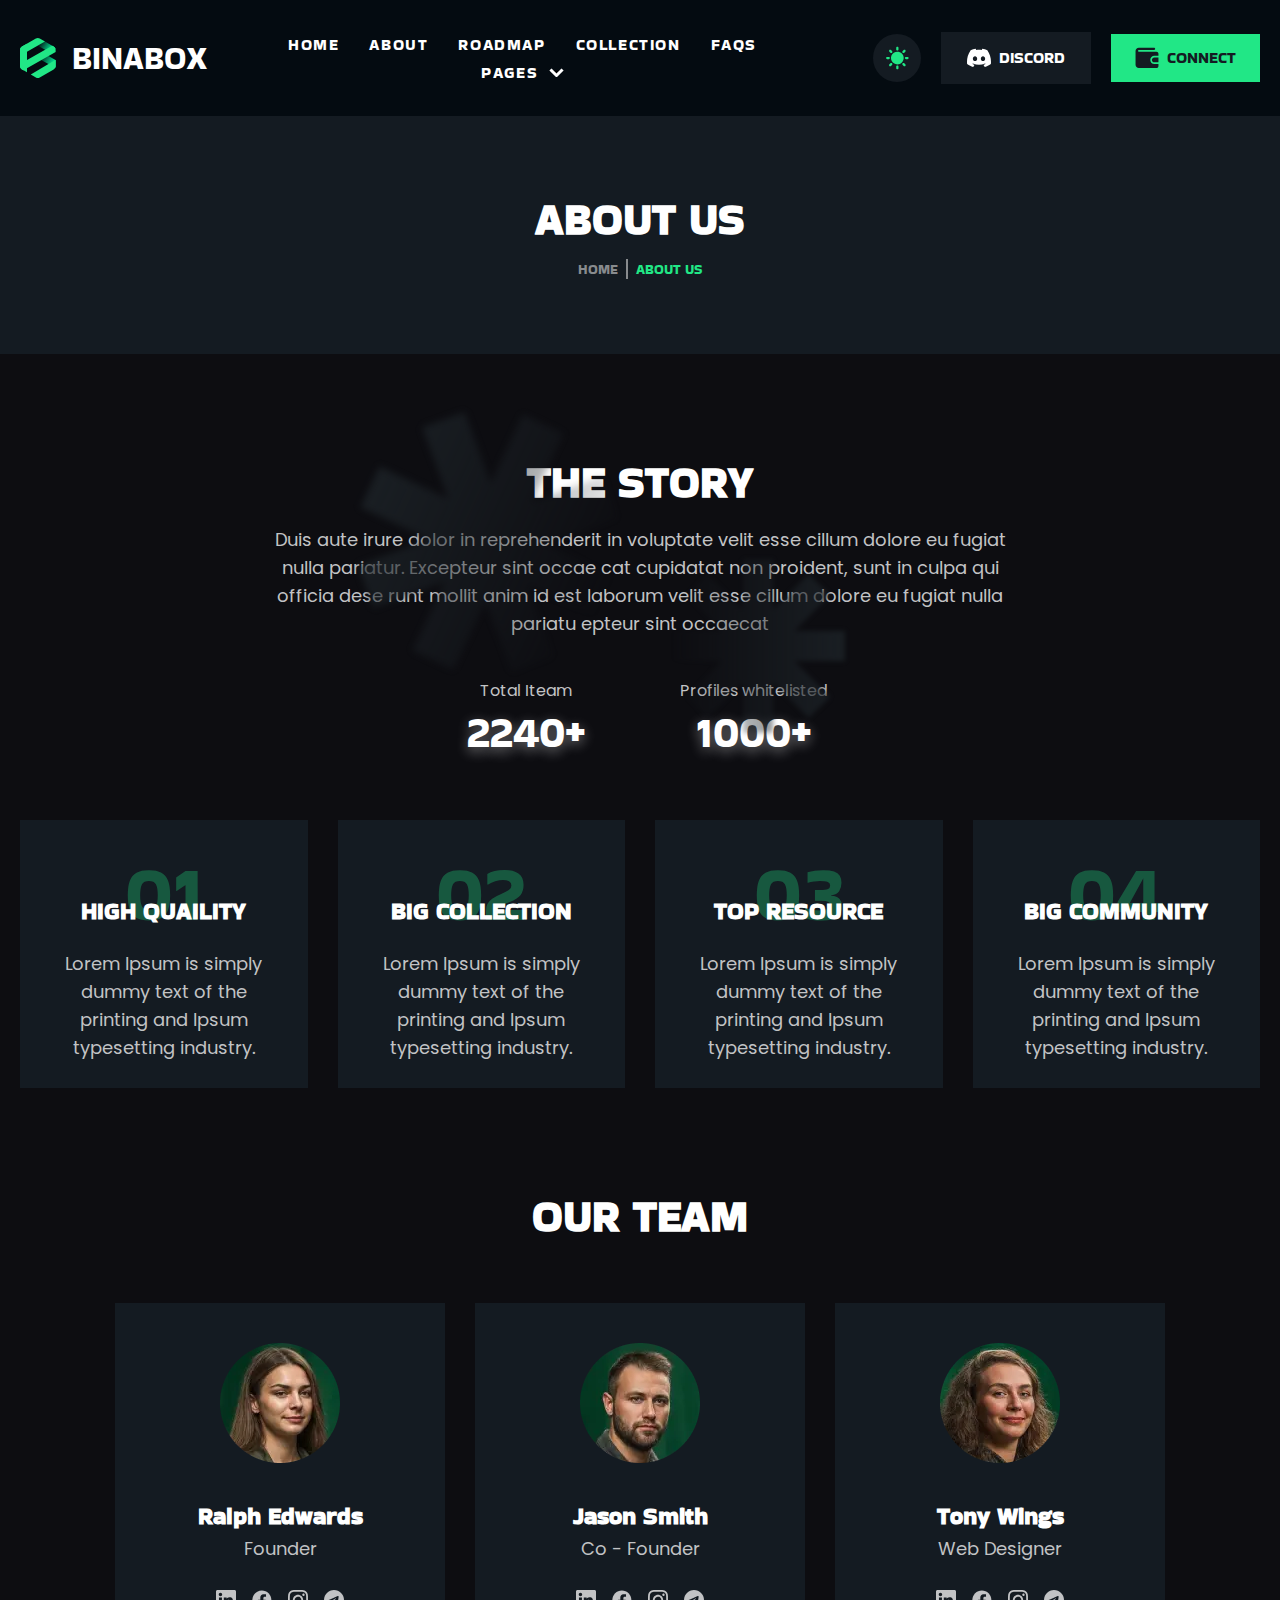
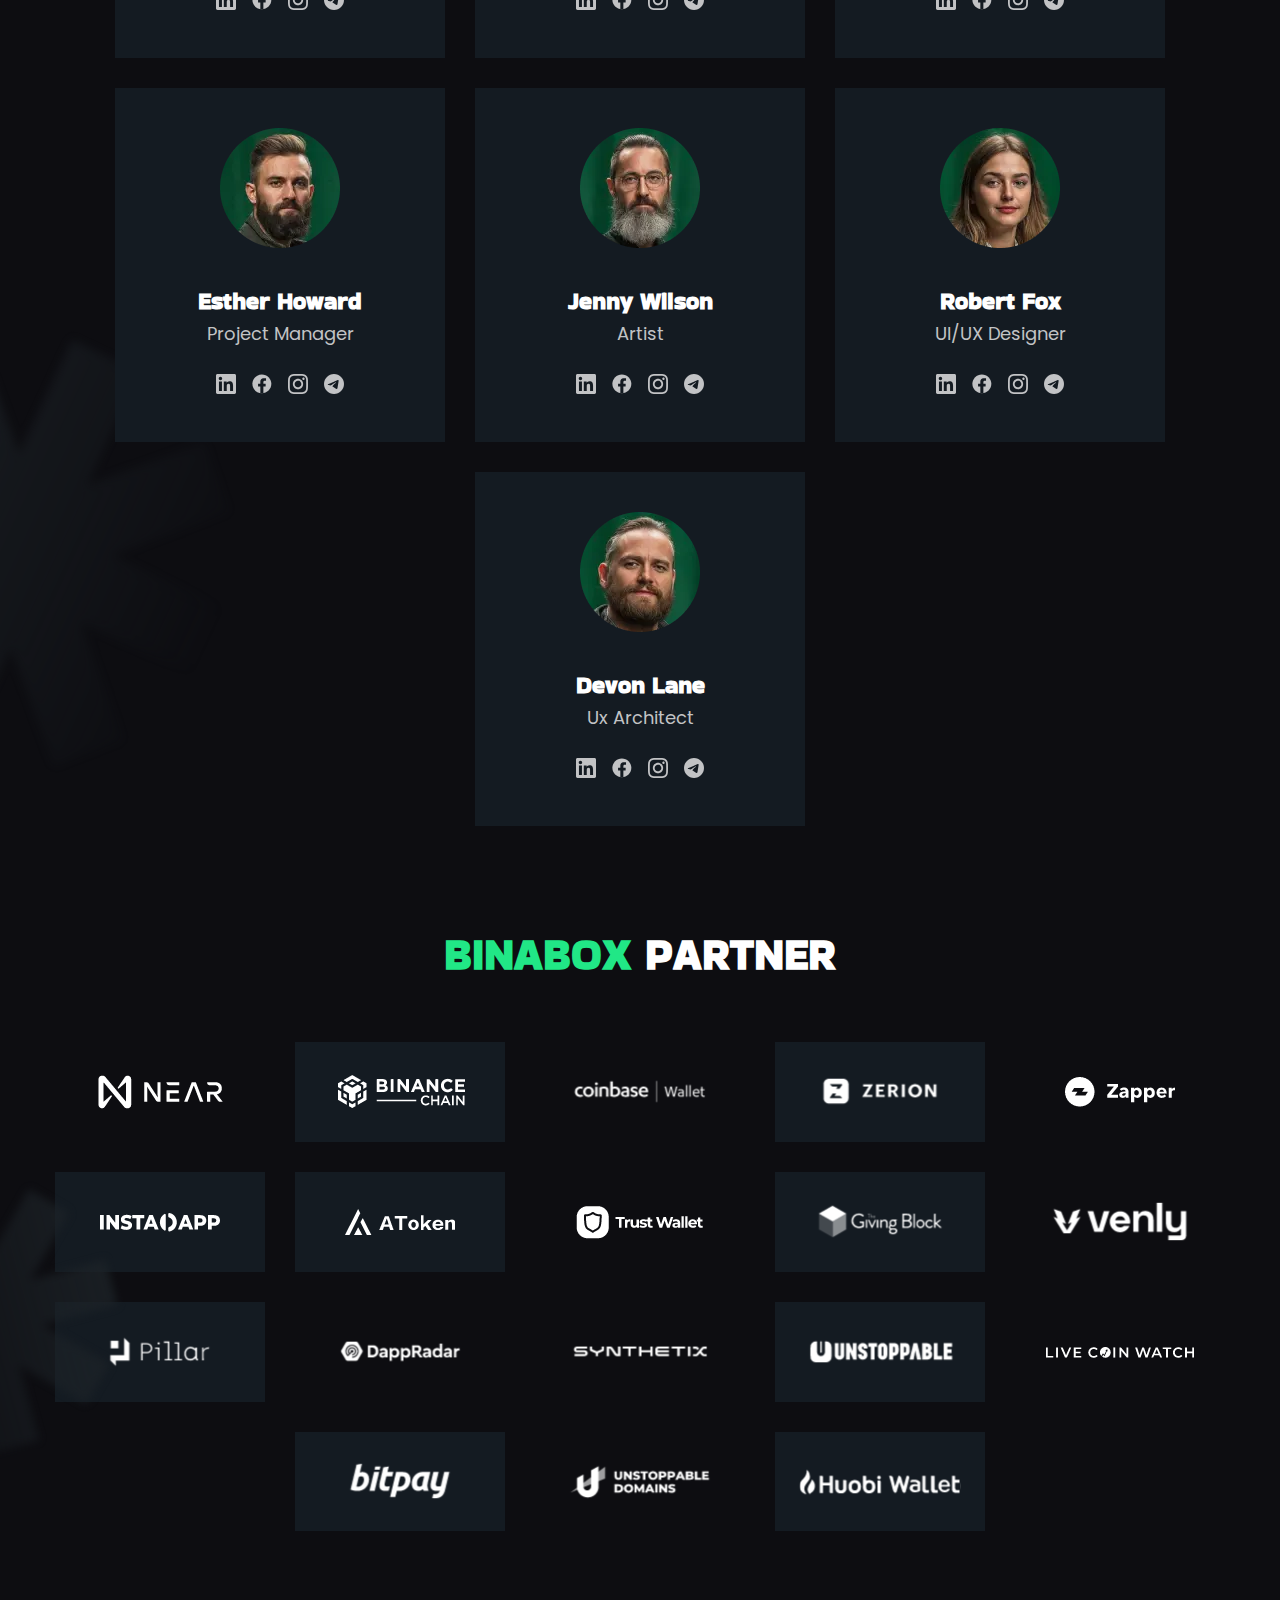
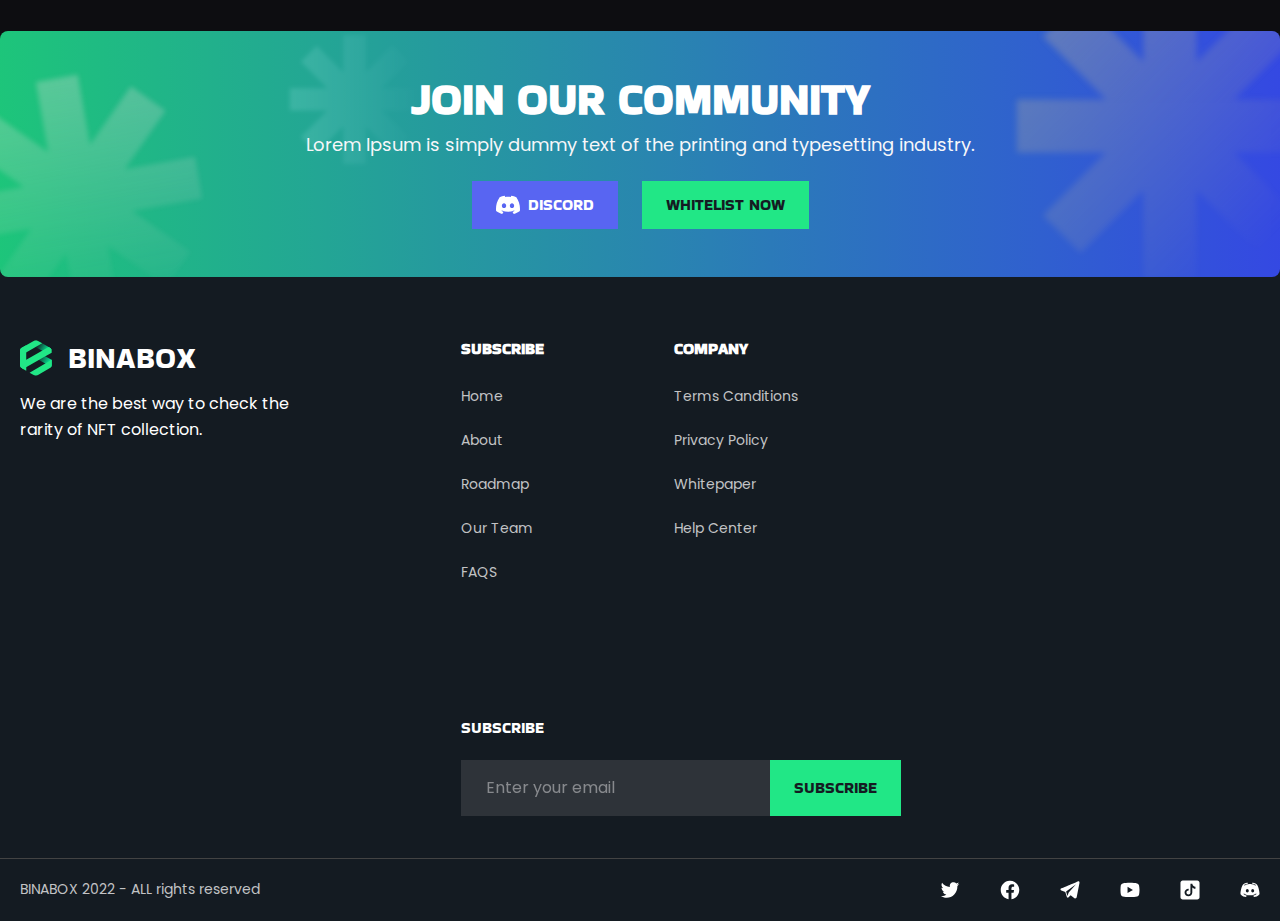
==== commit 013ac75a: "Added favicon 192" ====
--- a/about.html
+++ b/about.html
@@ -6,6 +6,11 @@
     <meta
       name="description"
       content="BINABOX is the best platform to check the rarity of NFT collection"
+    />
+    <link
+      rel="icon"
+      href="./favicon_io/android-chrome-192x192.png"
+      type="image/png"
     />
     <link
       rel="apple-touch-icon"
--- a/css/style.css
+++ b/css/style.css
@@ -163,7 +163,7 @@
 .nav-menu-item {
   font-size: 16px;
   line-height: 1.5;
-  letter-spacing: 10%;
+  letter-spacing: 0.1em;
   text-transform: uppercase;
 }
 
@@ -188,7 +188,6 @@
   left: 0;
   top: 100%;
   margin-top: 18px;
-  padding: 16px 20px;
   padding: 16px 100px 16px 20px;
   background-color: var(--secondary-color);
   box-shadow: 0 10px 25px rgba(71, 92, 133, 0.1);
@@ -215,7 +214,7 @@
 .dropdown-item {
   font-size: 16px;
   line-height: 1.5;
-  letter-spacing: 10%;
+  letter-spacing: 0.1em;
   text-transform: capitalize;
 }
 
@@ -321,6 +320,12 @@
   text-transform: uppercase;
 }
 
+.last-line::before {
+  content: "";
+  white-space: pre;
+  display: block;
+}
+
 .hero-text {
   font-family: var(--text-font);
   font-size: 20px;
@@ -569,7 +574,6 @@
   padding-top: 60px;
   display: grid;
   grid-template-columns: repeat(auto-fit, 330px);
-  grid-template-rows: repeat(auto-fit, 210px);
   justify-content: center;
   gap: 30px;
   text-align: center;
@@ -719,13 +723,16 @@
   display: flex;
   justify-content: space-between;
   align-items: start;
-  height: 78px;
+}
+
+.btn-roadmap {
+  background: none;
+  border: none;
 }
 
 .btn-arrow {
   stroke: var(--text-color);
   stroke-width: 4;
-  cursor: pointer;
 }
 
 .btn-arrow:hover {
@@ -739,60 +746,61 @@
 .roadmap-nav-item-list {
   display: flex;
   width: 90%;
-  height: 66px;
-  position: relative;
-  top: 12px;
   list-style: none;
-  counter-increment: count (list-item);
 }
 
 .roadmap-nav-item {
+  width: 100%;
+}
+
+.roadmap-label {
+  font-size: 20px;
+  line-height: 1.4;
+  text-transform: uppercase;
+  color: var(--text-color);
+  text-align: center;
+  display: block;
+  cursor: pointer;
+}
+
+.active:checked + .roadmap-label {
+  color: rgb(255, 255, 255);
+}
+
+.active:checked + .roadmap-label .elipse-default {
+  fill: var(--btn-primary-color);
+}
+
+.active:checked + .roadmap-label .progress-line::before {
+  background-color: rgb(136, 139, 142);
+}
+
+.active:checked + .completed .progress-line::after {
+  background-color: rgb(136, 139, 142);
+}
+
+.roadmap-label::after {
+  content: " " counter(list-item);
+}
+
+.progress-line {
+  display: flex;
+  align-items: center;
+  padding-bottom: 8px;
+}
+
+.progress-line::before,
+.progress-line::after {
+  content: " ";
+  display: block;
+  width: 50%;
   height: 2px;
   background-color: rgb(67, 67, 67);
-  width: 100%;
-  font-size: 20px;
-  line-height: 1.4;
-  text-transform: uppercase;
-  color: var(--text-color);
-  text-align: center;
-  cursor: pointer;
-}
-
-.roadmap-nav-item.active .elipse-default {
-  fill: var(--btn-primary-color);
-}
-
-.roadmap-nav-item.active {
-  color: rgb(255, 255, 255);
-}
-
-.roadmap-nav-item.active::before {
-  content: "";
-  display: block;
-  width: 50%;
-  border-top: 2px solid var(--text-color);
-}
-
-/* For future phase change */
-
-/* .roadmap-nav-item.passed::before {
-  content: "";
-  width: 100%;
-} */
+}
 
 .elipse-default {
-  position: relative;
-  top: -15px;
   fill: #888b8e;
-}
-
-.roadmap-phase-name {
-  position: relative;
-  top: -15px;
-}
-
-.roadmap-phase-name::before {
-  content: "phase " counter(list-item);
+  flex-shrink: 0;
 }
 
 /************************* Team section ************************/
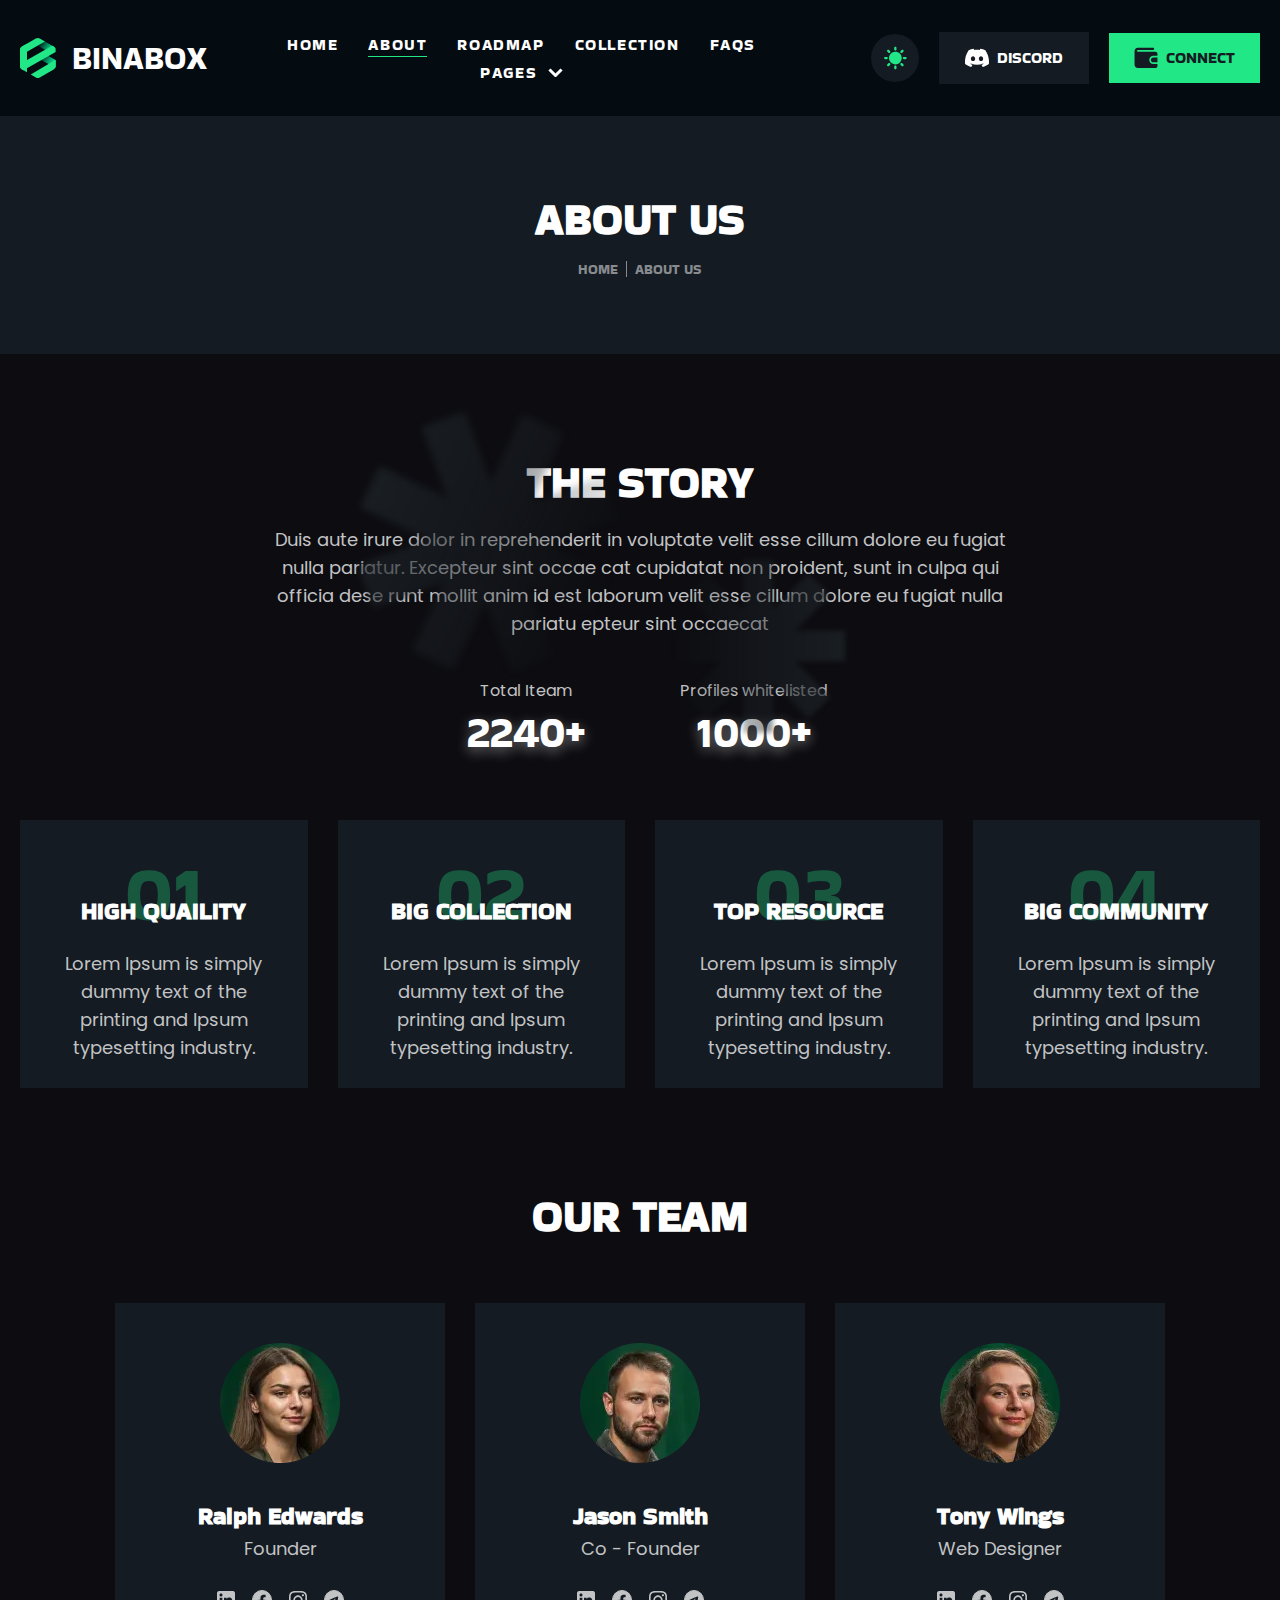
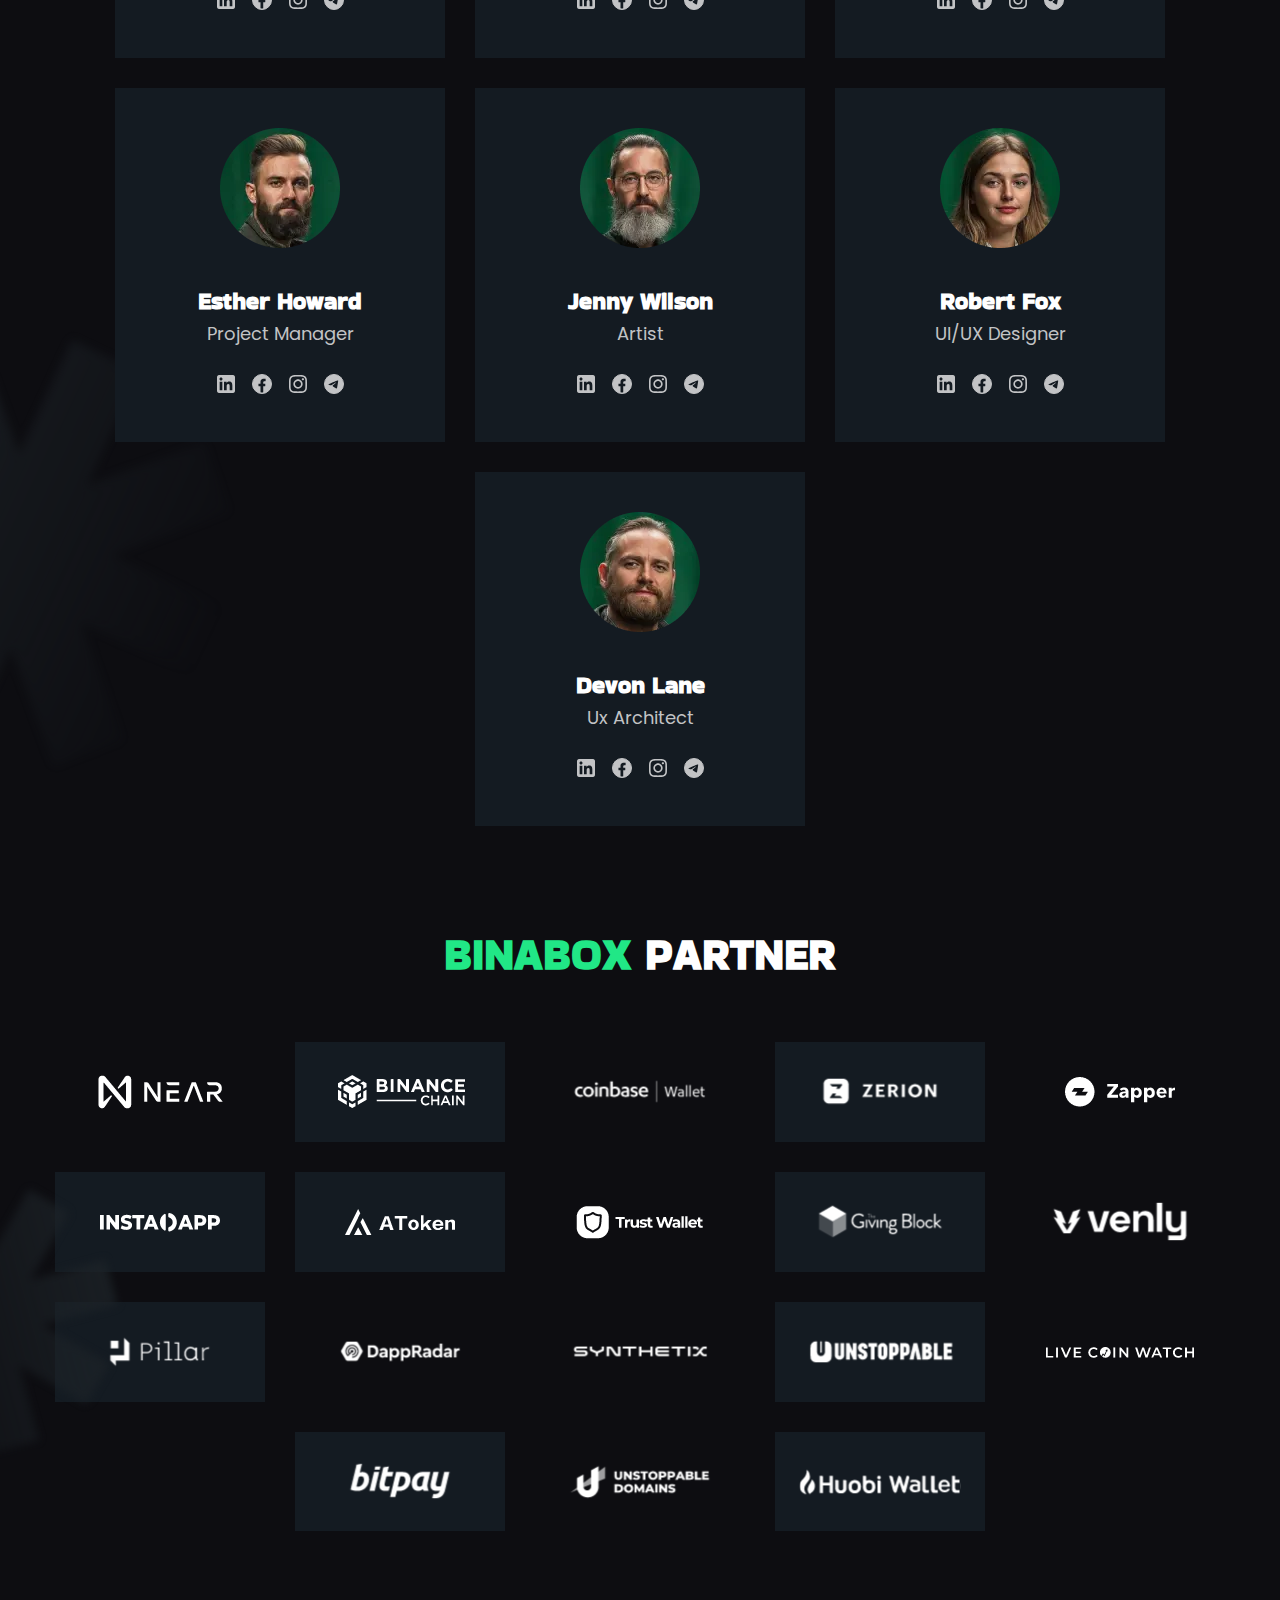
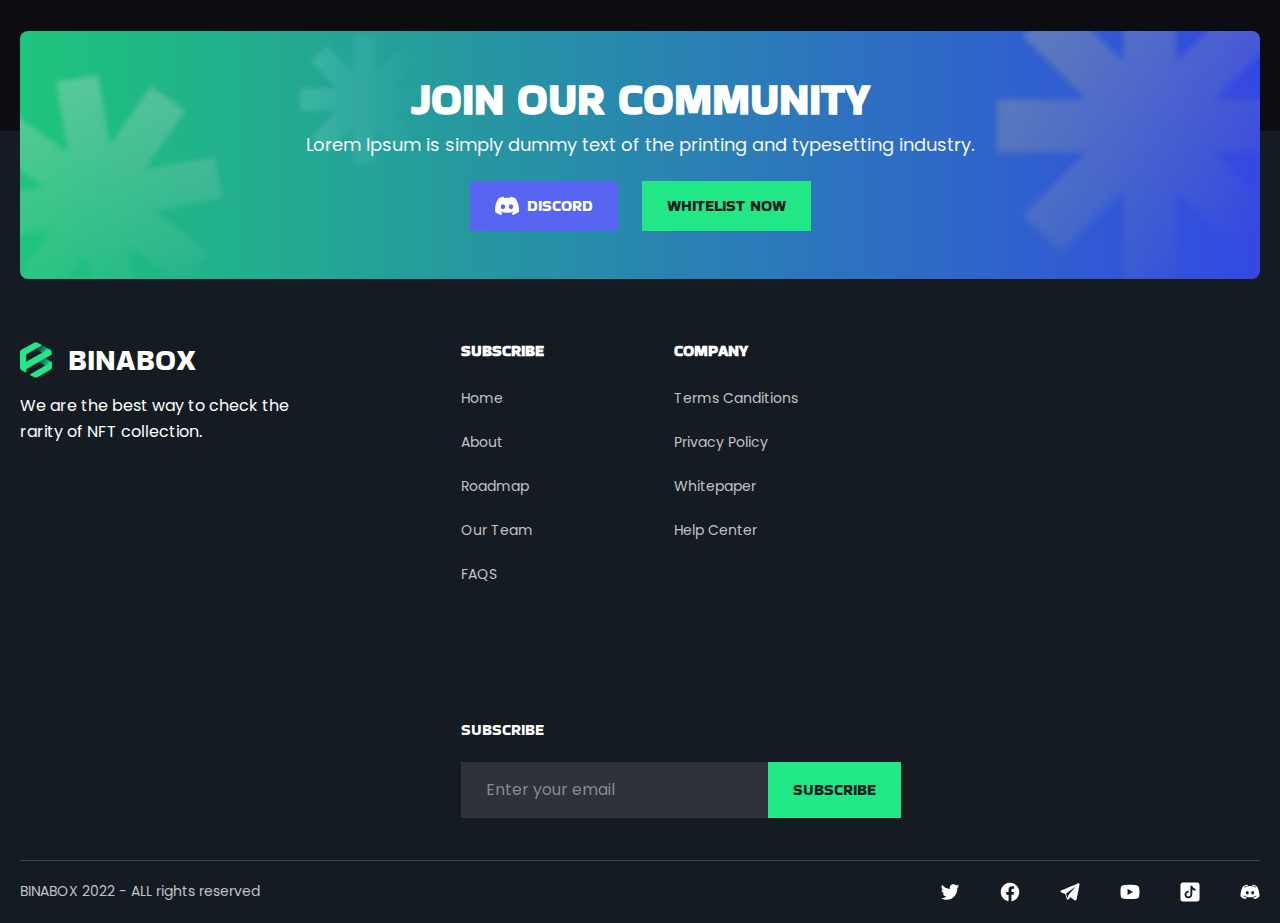
==== commit 97ace011: "Finishing styling." ====
--- a/about.html
+++ b/about.html
@@ -5,7 +5,7 @@
     <meta name="viewport" content="width=device-width, initial-scale=1.0" />
     <meta
       name="description"
-      content="BINABOX is the best platform to check the rarity of NFT collection"
+      content="Learn more about BINABOX, the leading platform for NFT rarity analysis, digital collectibles, and empowering creators in the blockchain space."
     />
     <link
       rel="icon"
@@ -42,13 +42,13 @@
       href="http://necolas.github.io/normalize.css"
     />
     <link rel="stylesheet" href="./css/style.css" />
-    <title>About BINABOX</title>
+    <title>About Us - Learn More About BINABOX</title>
   </head>
   <body>
     <!-- Header -->
     <header class="header">
       <div class="wrapper header-content">
-        <a href="./index.html" class="logo-block">
+        <a href="./index.html" title="Go to homepage" class="logo-block">
           <img src="./img/logo.svg" alt="Binabox logo" width="36" height="40" />
           BINABOX
         </a>
@@ -56,26 +56,34 @@
         <nav class="nav-menu">
           <ul class="nav-menu-items">
             <li>
-              <a href="index.html" class="nav-menu-item">HOME</a>
-            </li>
-            <li>
-              <a href="./about.html" class="nav-menu-item">ABOUT</a>
-            </li>
-            <li>
-              <a href="./index.html#roadmap-block" class="nav-menu-item"
-                >ROADMAP</a
-              >
-            </li>
-            <li>
-              <a href="./catalog.html" class="nav-menu-item">COLLECTION</a>
-            </li>
-            <li>
-              <a href="./faqs.html" class="nav-menu-item">FAQS</a>
+              <a href="./index.html" class="nav-menu-item">
+                <span class="nav-menu-name">HOME</span>
+              </a>
+            </li>
+            <li>
+              <a href="./about.html" class="nav-menu-item active">
+                <span class="nav-menu-name">ABOUT</span>
+              </a>
+            </li>
+            <li>
+              <a href="./index.html#roadmap-block" class="nav-menu-item">
+                <span class="nav-menu-name">ROADMAP</span>
+              </a>
+            </li>
+            <li>
+              <a href="./catalog.html" class="nav-menu-item">
+                <span class="nav-menu-name">COLLECTION</span>
+              </a>
+            </li>
+            <li>
+              <a href="./faqs.html" class="nav-menu-item">
+                <span class="nav-menu-name">FAQS</span>
+              </a>
             </li>
 
             <li class="nav-dropdown-item">
               <a class="nav-menu-item">
-                PAGES
+                <span class="nav-menu-name">PAGES</span>
                 <svg class="icon arrow-down" width="15" height="15">
                   <use xlink:href="sprite.svg#arrow-down"></use>
                 </svg>
@@ -100,24 +108,37 @@
         </nav>
 
         <div class="btn-box">
-          <form class="darkmode" action="" method="post">
+          <form class="darkmode" action="/" method="post">
             <input
               type="checkbox"
               name="darkmode"
               id="darkmode"
               class="visually-hidden darkmode-toggle"
             />
-            <label class="switch-mode" for="darkmode"> </label>
+            <label
+              class="switch-mode"
+              for="darkmode"
+              title="Toggle light/dark mode"
+            ></label>
           </form>
 
-          <a href="#" class="btn-basic btn-media-header">
+          <a
+            href="https://discord.com"
+            target="_blank"
+            title="Join us on Discord"
+            class="btn-basic btn-media-header"
+          >
             <svg class="icon discord-btn" width="24" height="24">
               <use xlink:href="sprite.svg#discord-btn"></use>
             </svg>
             DISCORD
           </a>
 
-          <button class="btn-basic btn-light" type="button">
+          <button
+            class="btn-basic btn-light"
+            type="button"
+            title="Connect your wallet"
+          >
             <svg class="icon wallet-icon" width="24" height="24">
               <use xlink:href="sprite.svg#wallet"></use>
             </svg>
@@ -135,14 +156,11 @@
           <h1 class="secondary-heading">ABOUT US</h1>
           <ul class="breadcrumbs-list">
             <li>
-              <a class="breadcrumbs-item inactive-link" href="./index.html"
-                >HOME</a
-              >
-            </li>
-            <li>
-              <a class="breadcrumbs-item" href="#about-story">
-                <span class="highlighted-text">ABOUT US</span>
-              </a>
+              <a class="breadcrumbs-link" href="./index.html">HOME</a>
+            </li>
+            <li class="vertical-line"></li>
+            <li>
+              <a class="breadcrumbs-link" href="#about-story">ABOUT US </a>
             </li>
           </ul>
         </div>
@@ -228,29 +246,65 @@
                 <p class="team-title">Founder</p>
                 <ul class="team-connect-list">
                   <li>
-                    <a href="#">
-                      <svg class="icon team-media" width="20" height="20">
+                    <a
+                      href="https://www.linkedin.com"
+                      target="_blank"
+                      title="Connect via LinkedIn"
+                      class="team-media-item"
+                    >
+                      <svg
+                        class="icon team-media team-media-linkedin"
+                        width="20"
+                        height="20"
+                      >
                         <use xlink:href="sprite.svg#team-linkedin"></use>
                       </svg>
                     </a>
                   </li>
                   <li>
-                    <a href="#">
-                      <svg class="icon team-media" width="20" height="20">
+                    <a
+                      href="https://www.facebook.com"
+                      target="_blank"
+                      title="Connect via Facebook"
+                      class="team-media-item"
+                    >
+                      <svg
+                        class="icon team-media team-media-facebook"
+                        width="20"
+                        height="20"
+                      >
                         <use xlink:href="sprite.svg#team-facebook"></use>
                       </svg>
                     </a>
                   </li>
                   <li>
-                    <a href="#">
-                      <svg class="icon team-media" width="20" height="20">
+                    <a
+                      href="https://www.instagram.com"
+                      target="_blank"
+                      title="Connect via Instagram"
+                      class="team-media-item"
+                    >
+                      <svg
+                        class="icon team-media team-media-instargam"
+                        width="20"
+                        height="20"
+                      >
                         <use xlink:href="sprite.svg#team-instagram"></use>
                       </svg>
                     </a>
                   </li>
                   <li>
-                    <a href="#">
-                      <svg class="icon team-media" width="20" height="20">
+                    <a
+                      href="https://web.telegram.org"
+                      target="_blank"
+                      title="Connect via Telegram"
+                      class="team-media-item"
+                    >
+                      <svg
+                        class="icon team-media team-media-telegram"
+                        width="20"
+                        height="20"
+                      >
                         <use xlink:href="sprite.svg#team-telegram"></use>
                       </svg>
                     </a>
@@ -271,29 +325,65 @@
                 <p class="team-title">Co - Founder</p>
                 <ul class="team-connect-list">
                   <li>
-                    <a href="#">
-                      <svg class="icon team-media" width="20" height="20">
+                    <a
+                      href="https://www.linkedin.com"
+                      target="_blank"
+                      title="Connect via LinkedIn"
+                      class="team-media-item"
+                    >
+                      <svg
+                        class="icon team-media team-media-linkedin"
+                        width="20"
+                        height="20"
+                      >
                         <use xlink:href="sprite.svg#team-linkedin"></use>
                       </svg>
                     </a>
                   </li>
                   <li>
-                    <a href="#">
-                      <svg class="icon team-media" width="20" height="20">
+                    <a
+                      href="https://www.facebook.com"
+                      target="_blank"
+                      title="Connect via Facebook"
+                      class="team-media-item"
+                    >
+                      <svg
+                        class="icon team-media team-media-facebook"
+                        width="20"
+                        height="20"
+                      >
                         <use xlink:href="sprite.svg#team-facebook"></use>
                       </svg>
                     </a>
                   </li>
                   <li>
-                    <a href="#">
-                      <svg class="icon team-media" width="20" height="20">
+                    <a
+                      href="https://www.instagram.com"
+                      target="_blank"
+                      title="Connect via Instagram"
+                      class="team-media-item"
+                    >
+                      <svg
+                        class="icon team-media team-media-instargam"
+                        width="20"
+                        height="20"
+                      >
                         <use xlink:href="sprite.svg#team-instagram"></use>
                       </svg>
                     </a>
                   </li>
                   <li>
-                    <a href="#">
-                      <svg class="icon team-media" width="20" height="20">
+                    <a
+                      href="https://web.telegram.org"
+                      target="_blank"
+                      title="Connect via Telegram"
+                      class="team-media-item"
+                    >
+                      <svg
+                        class="icon team-media team-media-telegram"
+                        width="20"
+                        height="20"
+                      >
                         <use xlink:href="sprite.svg#team-telegram"></use>
                       </svg>
                     </a>
@@ -314,29 +404,65 @@
                 <p class="team-title">Web Designer</p>
                 <ul class="team-connect-list">
                   <li>
-                    <a href="#">
-                      <svg class="icon team-media" width="20" height="20">
+                    <a
+                      href="https://www.linkedin.com"
+                      target="_blank"
+                      title="Connect via LinkedIn"
+                      class="team-media-item"
+                    >
+                      <svg
+                        class="icon team-media team-media-linkedin"
+                        width="20"
+                        height="20"
+                      >
                         <use xlink:href="sprite.svg#team-linkedin"></use>
                       </svg>
                     </a>
                   </li>
                   <li>
-                    <a href="#">
-                      <svg class="icon team-media" width="20" height="20">
+                    <a
+                      href="https://www.facebook.com"
+                      target="_blank"
+                      title="Connect via Facebook"
+                      class="team-media-item"
+                    >
+                      <svg
+                        class="icon team-media team-media-facebook"
+                        width="20"
+                        height="20"
+                      >
                         <use xlink:href="sprite.svg#team-facebook"></use>
                       </svg>
                     </a>
                   </li>
                   <li>
-                    <a href="#">
-                      <svg class="icon team-media" width="20" height="20">
+                    <a
+                      href="https://www.instagram.com"
+                      target="_blank"
+                      title="Connect via Instagram"
+                      class="team-media-item"
+                    >
+                      <svg
+                        class="icon team-media team-media-instargam"
+                        width="20"
+                        height="20"
+                      >
                         <use xlink:href="sprite.svg#team-instagram"></use>
                       </svg>
                     </a>
                   </li>
                   <li>
-                    <a href="#">
-                      <svg class="icon team-media" width="20" height="20">
+                    <a
+                      href="https://web.telegram.org"
+                      target="_blank"
+                      title="Connect via Telegram"
+                      class="team-media-item"
+                    >
+                      <svg
+                        class="icon team-media team-media-telegram"
+                        width="20"
+                        height="20"
+                      >
                         <use xlink:href="sprite.svg#team-telegram"></use>
                       </svg>
                     </a>
@@ -357,29 +483,65 @@
                 <p class="team-title">Project Manager</p>
                 <ul class="team-connect-list">
                   <li>
-                    <a href="#">
-                      <svg class="icon team-media" width="20" height="20">
+                    <a
+                      href="https://www.linkedin.com"
+                      target="_blank"
+                      title="Connect via LinkedIn"
+                      class="team-media-item"
+                    >
+                      <svg
+                        class="icon team-media team-media-linkedin"
+                        width="20"
+                        height="20"
+                      >
                         <use xlink:href="sprite.svg#team-linkedin"></use>
                       </svg>
                     </a>
                   </li>
                   <li>
-                    <a href="#">
-                      <svg class="icon team-media" width="20" height="20">
+                    <a
+                      href="https://www.facebook.com"
+                      target="_blank"
+                      title="Connect via Facebook"
+                      class="team-media-item"
+                    >
+                      <svg
+                        class="icon team-media team-media-facebook"
+                        width="20"
+                        height="20"
+                      >
                         <use xlink:href="sprite.svg#team-facebook"></use>
                       </svg>
                     </a>
                   </li>
                   <li>
-                    <a href="#">
-                      <svg class="icon team-media" width="20" height="20">
+                    <a
+                      href="https://www.instagram.com"
+                      target="_blank"
+                      title="Connect via Instagram"
+                      class="team-media-item"
+                    >
+                      <svg
+                        class="icon team-media team-media-instargam"
+                        width="20"
+                        height="20"
+                      >
                         <use xlink:href="sprite.svg#team-instagram"></use>
                       </svg>
                     </a>
                   </li>
                   <li>
-                    <a href="#">
-                      <svg class="icon team-media" width="20" height="20">
+                    <a
+                      href="https://web.telegram.org"
+                      target="_blank"
+                      title="Connect via Telegram"
+                      class="team-media-item"
+                    >
+                      <svg
+                        class="icon team-media team-media-telegram"
+                        width="20"
+                        height="20"
+                      >
                         <use xlink:href="sprite.svg#team-telegram"></use>
                       </svg>
                     </a>
@@ -400,29 +562,65 @@
                 <p class="team-title">Artist</p>
                 <ul class="team-connect-list">
                   <li>
-                    <a href="#">
-                      <svg class="icon team-media" width="20" height="20">
+                    <a
+                      href="https://www.linkedin.com"
+                      target="_blank"
+                      title="Connect via LinkedIn"
+                      class="team-media-item"
+                    >
+                      <svg
+                        class="icon team-media team-media-linkedin"
+                        width="20"
+                        height="20"
+                      >
                         <use xlink:href="sprite.svg#team-linkedin"></use>
                       </svg>
                     </a>
                   </li>
                   <li>
-                    <a href="#">
-                      <svg class="icon team-media" width="20" height="20">
+                    <a
+                      href="https://www.facebook.com"
+                      target="_blank"
+                      title="Connect via Facebook"
+                      class="team-media-item"
+                    >
+                      <svg
+                        class="icon team-media team-media-facebook"
+                        width="20"
+                        height="20"
+                      >
                         <use xlink:href="sprite.svg#team-facebook"></use>
                       </svg>
                     </a>
                   </li>
                   <li>
-                    <a href="#">
-                      <svg class="icon team-media" width="20" height="20">
+                    <a
+                      href="https://www.instagram.com"
+                      target="_blank"
+                      title="Connect via Instagram"
+                      class="team-media-item"
+                    >
+                      <svg
+                        class="icon team-media team-media-instargam"
+                        width="20"
+                        height="20"
+                      >
                         <use xlink:href="sprite.svg#team-instagram"></use>
                       </svg>
                     </a>
                   </li>
                   <li>
-                    <a href="#">
-                      <svg class="icon team-media" width="20" height="20">
+                    <a
+                      href="https://web.telegram.org"
+                      target="_blank"
+                      title="Connect via Telegram"
+                      class="team-media-item"
+                    >
+                      <svg
+                        class="icon team-media team-media-telegram"
+                        width="20"
+                        height="20"
+                      >
                         <use xlink:href="sprite.svg#team-telegram"></use>
                       </svg>
                     </a>
@@ -443,29 +641,65 @@
                 <p class="team-title">UI/UX Designer</p>
                 <ul class="team-connect-list">
                   <li>
-                    <a href="#">
-                      <svg class="icon team-media" width="20" height="20">
+                    <a
+                      href="https://www.linkedin.com"
+                      target="_blank"
+                      title="Connect via LinkedIn"
+                      class="team-media-item"
+                    >
+                      <svg
+                        class="icon team-media team-media-linkedin"
+                        width="20"
+                        height="20"
+                      >
                         <use xlink:href="sprite.svg#team-linkedin"></use>
                       </svg>
                     </a>
                   </li>
                   <li>
-                    <a href="#">
-                      <svg class="icon team-media" width="20" height="20">
+                    <a
+                      href="https://www.facebook.com"
+                      target="_blank"
+                      title="Connect via Facebook"
+                      class="team-media-item"
+                    >
+                      <svg
+                        class="icon team-media team-media-facebook"
+                        width="20"
+                        height="20"
+                      >
                         <use xlink:href="sprite.svg#team-facebook"></use>
                       </svg>
                     </a>
                   </li>
                   <li>
-                    <a href="#">
-                      <svg class="icon team-media" width="20" height="20">
+                    <a
+                      href="https://www.instagram.com"
+                      target="_blank"
+                      title="Connect via Instagram"
+                      class="team-media-item"
+                    >
+                      <svg
+                        class="icon team-media team-media-instargam"
+                        width="20"
+                        height="20"
+                      >
                         <use xlink:href="sprite.svg#team-instagram"></use>
                       </svg>
                     </a>
                   </li>
                   <li>
-                    <a href="#">
-                      <svg class="icon team-media" width="20" height="20">
+                    <a
+                      href="https://web.telegram.org"
+                      target="_blank"
+                      title="Connect via Telegram"
+                      class="team-media-item"
+                    >
+                      <svg
+                        class="icon team-media team-media-telegram"
+                        width="20"
+                        height="20"
+                      >
                         <use xlink:href="sprite.svg#team-telegram"></use>
                       </svg>
                     </a>
@@ -486,29 +720,65 @@
                 <p class="team-title">Ux Architect</p>
                 <ul class="team-connect-list">
                   <li>
-                    <a href="#">
-                      <svg class="icon team-media" width="20" height="20">
+                    <a
+                      href="https://www.linkedin.com"
+                      target="_blank"
+                      title="Connect via LinkedIn"
+                      class="team-media-item"
+                    >
+                      <svg
+                        class="icon team-media team-media-linkedin"
+                        width="20"
+                        height="20"
+                      >
                         <use xlink:href="sprite.svg#team-linkedin"></use>
                       </svg>
                     </a>
                   </li>
                   <li>
-                    <a href="#">
-                      <svg class="icon team-media" width="20" height="20">
+                    <a
+                      href="https://www.facebook.com"
+                      target="_blank"
+                      title="Connect via Facebook"
+                      class="team-media-item"
+                    >
+                      <svg
+                        class="icon team-media team-media-facebook"
+                        width="20"
+                        height="20"
+                      >
                         <use xlink:href="sprite.svg#team-facebook"></use>
                       </svg>
                     </a>
                   </li>
                   <li>
-                    <a href="#">
-                      <svg class="icon team-media" width="20" height="20">
+                    <a
+                      href="https://www.instagram.com"
+                      target="_blank"
+                      title="Connect via Instagram"
+                      class="team-media-item"
+                    >
+                      <svg
+                        class="icon team-media team-media-instargam"
+                        width="20"
+                        height="20"
+                      >
                         <use xlink:href="sprite.svg#team-instagram"></use>
                       </svg>
                     </a>
                   </li>
                   <li>
-                    <a href="#">
-                      <svg class="icon team-media" width="20" height="20">
+                    <a
+                      href="https://web.telegram.org"
+                      target="_blank"
+                      title="Connect via Telegram"
+                      class="team-media-item"
+                    >
+                      <svg
+                        class="icon team-media team-media-telegram"
+                        width="20"
+                        height="20"
+                      >
                         <use xlink:href="sprite.svg#team-telegram"></use>
                       </svg>
                     </a>
@@ -695,27 +965,37 @@
 
       <!-- Call action section -->
       <section class="cta-section">
-        <article class="call-action-catalog wrapper">
-          <h2 class="secondary-heading catalog-cta-title">
-            JOIN OUR COMMUNITY
-          </h2>
-          <p class="catalog-cta-text">
-            Lorem Ipsum is simply dummy text of the printing and typesetting
-            industry.
-          </p>
-
-          <div class="cta-catbtn-box">
-            <a href="#" class="btn-basic btn-media">
-              <svg class="icon discord-btn" width="24" height="24">
-                <use xlink:href="sprite.svg#discord-btn"></use>
-              </svg>
-              DISCORD
-            </a>
-            <button class="btn-basic btn-light" type="button">
-              WHITELIST NOW
-            </button>
-          </div>
-        </article>
+        <div class="wrapper">
+          <article class="call-action-catalog">
+            <h2 class="secondary-heading catalog-cta-title">
+              JOIN OUR COMMUNITY
+            </h2>
+            <p class="catalog-cta-text">
+              Lorem Ipsum is simply dummy text of the printing and typesetting
+              industry.
+            </p>
+            <div class="cta-catbtn-box">
+              <a
+                href="https://discord.com"
+                target="_blank"
+                title="Join us on Discord"
+                class="btn-basic btn-media"
+              >
+                <svg class="icon discord-btn" width="24" height="24">
+                  <use xlink:href="sprite.svg#discord-btn"></use>
+                </svg>
+                DISCORD
+              </a>
+              <button
+                class="btn-basic btn-light"
+                type="button"
+                title="Access whitelist"
+              >
+                WHITELIST NOW
+              </button>
+            </div>
+          </article>
+        </div>
       </section>
     </main>
 
@@ -723,7 +1003,7 @@
     <footer class="catalog-footer">
       <section class="footer-nftcatalog wrapper">
         <div class="catalog-footer-logobox">
-          <a href="./index.html" class="footer-cat-logo">
+          <a href="./index.html" class="footer-cat-logo" title="Go to homepage">
             <img
               src="./img/logo.svg"
               alt="Binabox logo"
@@ -767,20 +1047,28 @@
             <h2 class="sitemap-title">COMPANY</h2>
             <ul>
               <li class="sitemap-list">
-                <a class="nav-pages-item" href="#">Terms Canditions</a>
+                <a class="nav-pages-item" href="#" target="_blank">
+                  Terms Canditions
+                </a>
               </li>
               <li class="sitemap-list">
-                <a class="nav-pages-item" href="#">Privacy Policy</a>
+                <a class="nav-pages-item" href="#" target="_blank">
+                  Privacy Policy
+                </a>
               </li>
               <li class="sitemap-list">
-                <a class="nav-pages-item" href="#">Whitepaper</a>
+                <a class="nav-pages-item" href="#" target="_blank">
+                  Whitepaper
+                </a>
               </li>
               <li class="sitemap-list">
-                <a class="nav-pages-item" href="#">Help Center</a>
+                <a class="nav-pages-item" href="#" target="_blank">
+                  Help Center
+                </a>
               </li>
             </ul>
           </div>
-          <form action="" method="post" class="site-newsletter">
+          <form action="/" method="post" class="site-newsletter">
             <fieldset class="site-newsletter-fieldset">
               <legend class="sitemap-title">SUBSCRIBE</legend>
               <div class="site-newsletter-wrapper">
@@ -804,59 +1092,93 @@
         </div>
       </section>
 
-      <div class="footer-copyright wrapper">
-        <p class="footer-copyright-text">BINABOX 2022 - ALL rights reserved</p>
-        <div class="social-networks">
-          <ul class="footer-media-list">
-            <!-- Twitter add icon -->
-            <li class="network-item-cat">
-              <a href="#">
-                <svg class="icon cat-footer-media" width="20" height="20">
-                  <use xlink:href="sprite.svg#footer-twitter"></use>
-                </svg>
-              </a>
-            </li>
-            <!-- Facebook add icon -->
-            <li class="network-item-cat">
-              <a href="#">
-                <svg class="icon cat-footer-media" width="20" height="20">
-                  <use xlink:href="sprite.svg#footer-facebook"></use>
-                </svg>
-              </a>
-            </li>
-            <!-- Telegram add icon -->
-            <li class="network-item-cat">
-              <a href="#">
-                <svg class="icon cat-footer-media" width="20" height="20">
-                  <use xlink:href="sprite.svg#footer-telegram"></use>
-                </svg>
-              </a>
-            </li>
-            <!-- YouTube add icon -->
-            <li class="network-item-cat">
-              <a href="#">
-                <svg class="icon cat-footer-media" width="20" height="20">
-                  <use xlink:href="sprite.svg#footer-youtube"></use>
-                </svg>
-              </a>
-            </li>
-            <!-- Tiktok add icon -->
-            <li class="network-item-cat">
-              <a href="#">
-                <svg class="icon cat-footer-media" width="20" height="20">
-                  <use xlink:href="sprite.svg#footer-tiktok"></use>
-                </svg>
-              </a>
-            </li>
-            <!-- Discord add icon -->
-            <li class="network-item-cat">
-              <a href="#">
-                <svg class="icon cat-footer-media" width="20" height="20">
-                  <use xlink:href="sprite.svg#footer-discord"></use>
-                </svg>
-              </a>
-            </li>
-          </ul>
+      <div class="wrapper">
+        <div class="footer-copyright">
+          <p class="footer-copyright-text">
+            BINABOX 2022 - ALL rights reserved
+          </p>
+          <div class="social-networks">
+            <ul class="footer-media-list">
+              <!-- Twitter add icon -->
+              <li class="network-item-cat">
+                <a
+                  href="https://x.com"
+                  target="_blank"
+                  title="Join us on Twitter"
+                  class="footer-media-link"
+                >
+                  <svg class="icon cat-footer-media" width="20" height="20">
+                    <use xlink:href="sprite.svg#footer-twitter"></use>
+                  </svg>
+                </a>
+              </li>
+              <!-- Facebook add icon -->
+              <li class="network-item-cat">
+                <a
+                  href="https://www.facebook.com"
+                  target="_blank"
+                  title="Join us on Facebook"
+                  class="footer-media-link"
+                >
+                  <svg class="icon cat-footer-media" width="20" height="20">
+                    <use xlink:href="sprite.svg#footer-facebook"></use>
+                  </svg>
+                </a>
+              </li>
+              <!-- Telegram add icon -->
+              <li class="network-item-cat">
+                <a
+                  href="https://web.telegram.org"
+                  target="_blank"
+                  title="Join us on Telegram"
+                  class="footer-media-link"
+                >
+                  <svg class="icon cat-footer-media" width="20" height="20">
+                    <use xlink:href="sprite.svg#footer-telegram"></use>
+                  </svg>
+                </a>
+              </li>
+              <!-- YouTube add icon -->
+              <li class="network-item-cat">
+                <a
+                  href="https://www.youtube.com"
+                  target="_blank"
+                  title="Join us on YouTube"
+                  class="footer-media-link"
+                >
+                  <svg class="icon cat-footer-media" width="20" height="20">
+                    <use xlink:href="sprite.svg#footer-youtube"></use>
+                  </svg>
+                </a>
+              </li>
+              <!-- Tiktok add icon -->
+              <li class="network-item-cat">
+                <a
+                  href="https://www.tiktok.com"
+                  target="_blank"
+                  title="Join us on TikTok"
+                  class="footer-media-link"
+                >
+                  <svg class="icon cat-footer-media" width="20" height="20">
+                    <use xlink:href="sprite.svg#footer-tiktok"></use>
+                  </svg>
+                </a>
+              </li>
+              <!-- Discord add icon -->
+              <li class="network-item-cat">
+                <a
+                  href="https://discord.com"
+                  target="_blank"
+                  title="Join us on Discord"
+                  class="footer-media-link"
+                >
+                  <svg class="icon cat-footer-media" width="20" height="20">
+                    <use xlink:href="sprite.svg#footer-discord"></use>
+                  </svg>
+                </a>
+              </li>
+            </ul>
+          </div>
         </div>
       </div>
     </footer>
--- a/css/style.css
+++ b/css/style.css
@@ -7,6 +7,7 @@
   --inactive-color: rgb(136, 139, 142);
   --text-font: "Poppins", "Helvetica Neue", Arial, sans-serif;
   --btn-header-font: "Bakbak One", "Arial Black", Arial, sans-serif;
+  scroll-behavior: smooth;
 }
 
 /********************** General css *********************/
@@ -81,15 +82,29 @@
 .btn-media {
   display: inline-flex;
   background-color: rgb(88, 101, 242);
+  border: 1px solid rgb(88, 101, 242);
+  transition: all 0.3s ease-in-out;
+}
+
+.btn-media:hover,
+.btn-media:active {
+  background-color: rgba(88, 101, 242, 0.5);
 }
 
 .btn-light {
   display: inline-flex;
   align-items: center;
-  border: none;
+  border: 1px solid var(--btn-primary-color);
   background-color: var(--btn-primary-color);
   color: var(--secondary-color);
   font-family: var(--btn-header-font);
+  transition: all 0.3s ease-in-out;
+}
+
+.btn-light:hover,
+.btn-light:active {
+  background-color: rgba(33, 231, 134, 0.5);
+  border: 1px solid var(--btn-primary-color);
 }
 
 .btn-border {
@@ -97,11 +112,12 @@
   background-color: inherit;
   color: rgb(255, 255, 255);
   font-family: var(--btn-header-font);
-}
-
+  transition: all 0.3s ease-in-out;
+}
+
+.btn-border:hover,
 .btn-border:active {
   background-color: rgba(33, 231, 134, 0.2);
-  transition: all 0.3s ease-in-out;
 }
 
 /* Text styles */
@@ -124,7 +140,7 @@
   position: sticky;
   padding-top: 30px;
   padding-bottom: 30px;
-  top: 0px;
+  top: 0;
   left: 0;
   width: 100%;
   z-index: 1;
@@ -144,6 +160,7 @@
   line-height: 1.31;
   gap: 0 16px;
   text-transform: uppercase;
+  cursor: pointer;
 }
 
 /************* Header navigation styles *******************/
@@ -167,18 +184,33 @@
   text-transform: uppercase;
 }
 
-.nav-menu-item:hover {
+.nav-menu-item.active .nav-menu-name {
   border-bottom: 1px solid var(--btn-primary-color);
+}
+
+.nav-menu-item:hover .nav-menu-name,
+.nav-menu-item:focus,
+.nav-menu-item:active .nav-menu-name {
+  border-bottom: 1px solid var(--btn-primary-color);
+  transition: all 0.3s ease-in-out;
 }
 
 .nav-dropdown-item {
   position: relative;
+  cursor: pointer;
 }
 
 .arrow-down {
+  stroke: rgb(255, 255, 255);
   vertical-align: middle;
   margin-left: 4px;
   padding-bottom: 4px;
+  transition: all 0.3s ease-in-out;
+}
+
+.nav-dropdown-item:hover .arrow-down {
+  transform: rotateX(180deg);
+  margin-bottom: 4px;
 }
 
 .dropdown-content {
@@ -197,7 +229,7 @@
 .dropdown-content::before {
   content: "";
   position: absolute;
-  top: -20px;
+  top: -18px;
   left: 12px;
   border: 10px solid transparent;
   border-bottom-color: var(--secondary-color);
@@ -220,6 +252,7 @@
 
 .dropdown-item-link:hover {
   color: var(--btn-primary-color);
+  transition: all 0.3s ease-in-out;
 }
 
 .btn-box {
@@ -250,11 +283,12 @@
 
 .btn-media-header {
   display: flex;
-  border: 2px solid transparent;
+  border: 2px solid var(--secondary-color);
   background-color: var(--secondary-color);
-  transition: color 0.3s ease-in-out;
-}
-
+  transition: all 0.3s ease-in-out;
+}
+
+.btn-media-header:hover,
 .btn-media-header:active {
   background-color: rgb(35, 46, 57);
   border: 2px solid var(--secondary-color);
@@ -275,7 +309,7 @@
     );
   background-repeat: no-repeat;
   background-size: auto, 750px 278px;
-  background-position: bottom, top -100px left 0px;
+  background-position: bottom, top -100px left 0;
   background-color: var(--secondary-color);
   position: relative;
   overflow: hidden;
@@ -340,7 +374,7 @@
 .hero-counter {
   display: grid;
   grid-template-columns: repeat(2, 1fr);
-  grid-template-rows: 1fr 0.4fr;
+  grid-template-rows: repeat(1fr 0.4fr);
   grid-template-areas:
     "hero-total  hero-profiles"
     "hero-total-tx hero-profiles-tx";
@@ -368,7 +402,7 @@
 .hero-number {
   font-size: 44px;
   line-height: 1.27;
-  text-shadow: 0px 4px 13px rgba(255, 255, 255, 0.4);
+  text-shadow: 0 4px 13px rgba(255, 255, 255, 0.4);
 }
 
 .hero-description {
@@ -392,13 +426,19 @@
 
 .nft-cards {
   padding-top: 60px;
-  padding-bottom: 50px;
+  padding-bottom: 60px;
   background-color: var(--main-background-color);
   display: flex;
   column-gap: 30px;
   overflow-x: auto;
   white-space: nowrap;
   justify-content: space-between;
+  scrollbar-width: none;
+}
+
+.nft-card-link {
+  display: block;
+  background-color: var(--article-bg-color);
 }
 
 .nft-card {
@@ -407,7 +447,6 @@
   row-gap: 20px;
   width: 330px;
   padding: 20px;
-  background-color: var(--article-bg-color);
 }
 
 .nft-card-title {
@@ -415,6 +454,13 @@
   line-height: 1.4;
   text-align: left;
   text-transform: uppercase;
+}
+
+.nft-card-link:hover,
+.nft-card-link:active {
+  opacity: 0.5;
+  filter: invert(10%);
+  transition: all 0.3s ease-in-out;
 }
 
 /********************* About section ***********************/
@@ -463,6 +509,7 @@
   list-style-position: inside;
   text-align: left;
   padding-bottom: 30px;
+  counter-reset: list-item;
 }
 
 .about-list-item {
@@ -470,6 +517,7 @@
   background-color: var(--secondary-color);
   max-width: 570px;
   position: relative;
+  counter-increment: list-item;
 }
 
 .about-list-card {
@@ -527,7 +575,7 @@
     )
     1;
   opacity: 0;
-  transition: opacity 0.3s ease-in-out;
+  transition: all 0.3s ease-in-out;
 }
 
 .hover-effect::after {
@@ -538,7 +586,7 @@
     )
     1;
   opacity: 0;
-  transition: opacity 0.3s ease-in-out;
+  transition: all 0.3s ease-in-out;
 }
 
 .hover-effect:hover::before,
@@ -632,7 +680,7 @@
   top: -14px;
 }
 
-/************************ Road Map section ***********************/
+/******************* Road Map section ***********************/
 
 .roadmap-section {
   padding-top: 50px;
@@ -730,15 +778,17 @@
   border: none;
 }
 
+.btn-roadmap:hover .btn-arrow,
+.btn-roadmap:active .btn-arrow {
+  stroke: var(--btn-primary-color);
+  transition: all 0.3s ease-in-out;
+}
+
 .btn-arrow {
   stroke: var(--text-color);
   stroke-width: 4;
 }
 
-.btn-arrow:hover {
-  stroke: var(--btn-primary-color);
-}
-
 .btn-arrow-reverse {
   transform: rotate(180deg);
 }
@@ -747,10 +797,12 @@
   display: flex;
   width: 90%;
   list-style: none;
+  counter-reset: phase-list;
 }
 
 .roadmap-nav-item {
   width: 100%;
+  counter-increment: phase-list;
 }
 
 .roadmap-label {
@@ -780,7 +832,7 @@
 }
 
 .roadmap-label::after {
-  content: " " counter(list-item);
+  content: " " counter(phase-list);
 }
 
 .progress-line {
@@ -803,7 +855,7 @@
   flex-shrink: 0;
 }
 
-/************************* Team section ************************/
+/****************** Team section ************************/
 
 .team-section {
   padding-top: 50px;
@@ -864,7 +916,47 @@
   gap: 16px;
 }
 
-/*********************** Partners section ***********************/
+.team-media-linkedin {
+  fill: var(--text-color);
+  border: 1px solid transparent;
+  border-radius: 3px;
+}
+
+.team-media-item:hover .team-media-linkedin {
+  background-color: var(--text-color);
+  fill: var(--secondary-color);
+  border: 1px solid var(--text-color);
+  transition: all 0.3s ease-in-out;
+}
+
+.team-media-facebook,
+.team-media-telegram {
+  fill: var(--secondary-color);
+  background-color: var(--text-color);
+  border: 1px solid var(--text-color);
+  border-radius: 50%;
+}
+
+.team-media-item:hover .team-media-facebook,
+.team-media-item:hover .team-media-telegram {
+  fill: var(--text-color);
+  background-color: var(--secondary-color);
+  transition: all 0.3s ease-in-out;
+}
+
+.team-media-instargam {
+  fill: var(--text-color);
+  border: 1px solid transparent;
+  border-radius: 5px;
+}
+
+.team-media-item:hover .team-media-instargam {
+  fill: var(--secondary-color);
+  background-color: var(--text-color);
+  transition: all 0.3s ease-in-out;
+}
+
+/****************** Partners section ***********************/
 .partners {
   padding-top: 50px;
   padding-bottom: 50px;
@@ -1028,12 +1120,26 @@
   line-height: 1.63;
 }
 
+.newsletter-field:focus {
+  background-color: rgba(194, 195, 197, 0.1);
+  border: 1px solid var(--text-color);
+  outline: 1px inset var(--text-color);
+}
+
+.newsletter-field:-webkit-autofill,
+.newsletter-field:-webkit-autofill:hover,
+.newsletter-field:-webkit-autofill:focus {
+  -webkit-background-clip: text;
+  -webkit-text-fill-color: var(--text-color);
+  -webkit-box-shadow: 0 0 0px 50px rgba(194, 195, 197, 0.1) inset;
+}
+
 .field-validation:valid:not(:placeholder-shown) {
   border: 1px solid var(--btn-primary-color);
 }
 
 .field-validation:invalid:not(:placeholder-shown) {
-  border: 1px solid red;
+  border: 1px solid rgb(255, 0, 0);
 }
 
 input::placeholder {
@@ -1048,7 +1154,7 @@
   text-transform: capitalize;
 }
 
-/****************** social-networks Footer *********************/
+/************ social-networks Footer *********************/
 
 .social-networks-items {
   display: inline-flex;
@@ -1064,7 +1170,14 @@
   padding: 12px 10px;
 }
 
-/******************** footer-nav section *********************/
+.network-item:hover,
+.network-item:active {
+  background-color: rgba(194, 195, 197, 0.05);
+  box-shadow: inset 0 0 0 1px rgba(194, 195, 197, 0.15);
+  transition: all 0.3s ease-in-out;
+}
+
+/*************** footer-nav section *********************/
 
 .footer-border {
   border-top: 1px solid rgb(67, 67, 67);
@@ -1088,6 +1201,7 @@
   line-height: 1.36;
   gap: 16px;
   text-transform: uppercase;
+  cursor: pointer;
 }
 
 .footer-copyright-text {
@@ -1101,6 +1215,7 @@
 
 .nav-pages-items {
   display: flex;
+  justify-content: space-between;
   column-gap: 46px;
 }
 
@@ -1110,6 +1225,13 @@
   font-size: 14px;
   line-height: 1.57;
   text-transform: capitalize;
+}
+
+.nav-pages-item:hover,
+.nav-pages-item:active {
+  border-bottom: 1px solid var(--text-color);
+  /* opacity: 0.6; */
+  transition: all 0.3s ease-in-out;
 }
 
 /************************* CATALOG Page **************************/
@@ -1126,18 +1248,28 @@
   padding-top: 12px;
   display: flex;
   justify-content: center;
+  align-items: center;
+  column-gap: 8px;
   font-size: 14px;
   line-height: 1.43;
   text-transform: uppercase;
 }
 
-.breadcrumbs-item {
-  padding: 0 8px;
-}
-
-.inactive-link {
+.breadcrumbs-link {
   color: var(--inactive-color);
-  border-right: 2px solid var(--inactive-color);
+}
+
+.vertical-line::before {
+  content: "";
+  display: block;
+  width: 1.5px;
+  height: 16px;
+  background-color: var(--inactive-color);
+}
+
+.breadcrumbs-link:hover {
+  color: var(--btn-primary-color);
+  transition: all 0.3s ease-in-out;
 }
 
 /********** Catalog NFT Collection ***************************/
@@ -1178,6 +1310,7 @@
 
 .search-form {
   background-color: var(--secondary-color);
+  border: 1px solid var(--secondary-color);
   width: 280px;
   display: flex;
   align-items: center;
@@ -1194,9 +1327,33 @@
   color: var(--text-color);
 }
 
+.search-field:-webkit-autofill,
+.search-field:-webkit-autofill:hover,
+.search-field:-webkit-autofill:focus {
+  -webkit-background-clip: text;
+  -webkit-text-fill-color: var(--text-color);
+}
+
+.search-field::placeholder {
+  font-family: var(--text-font);
+  font-size: 16px;
+  line-height: 1.63;
+  color: var(--text-color);
+}
+
+.search-form:focus-within {
+  border: 1px solid rgb(65, 69, 74);
+}
+
 .search-btn {
   all: unset;
   cursor: pointer;
+}
+
+.search-btn:hover,
+.search-btn:active {
+  opacity: 0.6;
+  transition: all 0.3s ease-in-out;
 }
 
 /************ Current filter display ********************/
@@ -1239,7 +1396,8 @@
   text-transform: capitalize;
 }
 
-.current-filters-btn:hover {
+.current-filters-btn:hover,
+.current-filters-btn:active {
   opacity: 0.6;
 }
 
@@ -1261,6 +1419,10 @@
   padding: 16px 12px;
   list-style: none;
   text-transform: uppercase;
+}
+
+.nft-filter-name::marker {
+  display: none;
 }
 
 .nft-filter-name::after {
@@ -1468,6 +1630,12 @@
   height: 20px;
 }
 
+.footer-media-link:hover,
+.footer-media-link:active {
+  opacity: 0.5;
+  transition: all 0.3s ease-in-out;
+}
+
 /***************** CATALOG ITEM PAGE *****************************/
 
 /***************** NFT card item ***********************/
@@ -1621,8 +1789,10 @@
   text-transform: uppercase;
 }
 
+.nftcard-media-btn:hover,
 .nftcard-media-btn:active {
   background-color: rgba(255, 255, 255, 0.1);
+  transition: all 0.3s ease-in-out;
 }
 
 /*********** NFT cards collection section ********************/
@@ -1649,16 +1819,24 @@
   height: 48px;
 }
 
-.cat-lt-arrow {
+.cat-arrow {
   stroke-width: 2;
   stroke: rgb(255, 255, 255);
   padding-bottom: 2px;
 }
 
 .cat-gt-arrow {
-  stroke-width: 2;
+  transform: rotate(180deg);
+}
+
+.btn-nft-cat:hover {
+  background-color: var(--btn-primary-color);
+  transition: all 0.3 ease-in-out;
+}
+
+.btn-nft-cat:hover .cat-arrow {
   stroke: var(--secondary-color);
-  transform: rotate(180deg);
+  transition: all 0.3 ease-in-out;
 }
 
 /************************* FAQ Page ******************************/
@@ -1701,9 +1879,16 @@
   line-height: 1.22;
   text-transform: capitalize;
 }
+
 .contact-details {
   font-family: var(--text-font);
   color: var(--text-color);
+}
+
+.contact-details:hover,
+.contact-details:active {
+  opacity: 0.5;
+  transition: all 0.3s ease-in-out;
 }
 
 /*****************  Get in touch form section ***************/
@@ -1751,6 +1936,21 @@
   line-height: 1.63;
   border: 1px solid transparent;
   width: 100%;
+}
+
+.form-block-input:focus,
+.form-textarea:focus {
+  background-color: rgba(194, 195, 197, 0.1);
+  border: 1px solid var(--text-color);
+  outline: 1px inset var(--text-color);
+}
+
+.form-block-input:-webkit-autofill,
+.form-block-input:-webkit-autofill:hover,
+.form-block-input:-webkit-autofill:focus {
+  -webkit-background-clip: text;
+  -webkit-text-fill-color: var(--text-color);
+  -webkit-box-shadow: 0 0 0px 50px rgba(194, 195, 197, 0.1) inset;
 }
 
 .get-intouch-block input[name="name"] {
@@ -1929,11 +2129,18 @@
   right: 35px;
 }
 
+.blog-label:hover .label-deco,
+.blog-label:active .label-deco {
+  background-color: rgba(33, 231, 134, 0.5);
+  transition: all 0.3s ease-in-out;
+}
+
 .label-deco {
   padding: 8px 10px;
   font-size: 14px;
   line-height: 1.57;
   background-color: var(--btn-primary-color);
+  border: 1px solid var(--btn-primary-color);
   text-transform: uppercase;
 }
 
@@ -1941,28 +2148,25 @@
   padding-top: 25px;
   padding-bottom: 8px;
   display: flex;
-  gap: 6px;
-}
-
-.blog-author {
-  display: flex;
   align-items: center;
-  gap: 6px;
+  column-gap: 6px;
   font-size: 16px;
   line-height: 1.5;
-  color: var(--text-color);
-  text-transform: uppercase;
-}
-
-.blog-date {
-  display: flex;
-  gap: 6px;
-  padding-left: 6px;
-  font-size: 16px;
-  line-height: 1.5;
-  color: var(--text-color);
-  border-left: 1px solid var(--text-color);
-  text-transform: uppercase;
+  color: var(--inactive-color);
+  text-transform: uppercase;
+}
+
+.blog-info-line::before {
+  content: "";
+  display: block;
+  width: 1px;
+  height: 16px;
+  background-color: var(--inactive-color);
+}
+
+.blog-info {
+  display: flex;
+  column-gap: 6px;
 }
 
 .person-icon {
@@ -2002,6 +2206,22 @@
   align-items: center;
   gap: 4px;
   text-transform: uppercase;
+}
+
+.readmore-arrow {
+  fill: rgb(255, 255, 255);
+}
+
+.blogpage-card-readmore:hover,
+.blogpage-card-readmore:active {
+  color: var(--inactive-color);
+  transition: all 0.3s ease-in-out;
+}
+
+.blogpage-card-readmore:hover .readmore-arrow,
+.blogpage-card-readmore:active .readmore-arrow {
+  fill: var(--inactive-color);
+  transition: all 0.3s ease-in-out;
 }
 
 .blog-pagination {
@@ -2031,8 +2251,10 @@
   color: var(--btn-primary-color);
 }
 
-.pagination-page:hover {
+.pagination-page:hover,
+.pagination-page:active {
   background-color: var(--secondary-color);
+  transition: all 0.3s ease-in-out;
 }
 
 /*******************  Blog Article Page ***************************/
@@ -2067,24 +2289,26 @@
   padding-top: 40px;
   padding-bottom: 20px;
   display: flex;
+  align-items: center;
   gap: 12px;
   font-size: 20px;
   line-height: 1.5;
   font-family: var(--text-font);
-  color: var(--text-color);
-}
-
-.blogarticle-item,
-.blogarticle-date-item {
-  display: flex;
-  align-items: center;
+  color: var(--inactive-color);
+  text-transform: capitalize;
+}
+
+.blogarticle-line::before {
+  content: "";
+  display: block;
+  width: 1px;
+  height: 20px;
+  background-color: var(--inactive-color);
+}
+
+.blogarticle-item {
+  display: flex;
   gap: 6px;
-  text-transform: capitalize;
-}
-
-.blogarticle-date-item {
-  padding-left: 12px;
-  border-left: 1px solid var(--text-color);
 }
 
 .blog-story {
@@ -2202,6 +2426,18 @@
   text-transform: uppercase;
 }
 
+.tags:hover,
+.tags:active {
+  background-color: rgba(65, 69, 74, 0.9);
+  transition: all 0.3s ease-in-out;
+}
+
+.share:hover,
+.share:active {
+  opacity: 0.5;
+  transition: all 0.3s ease-in-out;
+}
+
 .share-icon {
   display: block;
 }
@@ -2210,6 +2446,11 @@
   padding-bottom: 60px;
   display: flex;
   justify-content: space-between;
+}
+
+.blog-mini-link:hover .content-block-text,
+.blog-mini-link:active .content-block-text {
+  color: var(--btn-primary-color);
 }
 
 .blog-article-mini {
@@ -2255,7 +2496,12 @@
 }
 
 .blog-article-form .search-form {
+  border: 1px solid var(--secondary-color);
   margin-bottom: 20px;
+}
+
+.blog-article-form .search-form:focus-within {
+  border: 1px solid rgb(65, 69, 74);
 }
 
 .blog-filters {
@@ -2291,6 +2537,12 @@
 
 /* Blog article sidebar form recent posts block */
 
+.recent-post-link:hover,
+.recent-post-link:active {
+  filter: brightness(0.6);
+  transition: all 0.3s ease-in-out;
+}
+
 .recent-post {
   display: flex;
   align-items: center;
@@ -2309,21 +2561,25 @@
 
 .recent-post-list {
   display: flex;
+  column-gap: 6px;
+  align-items: center;
   font-family: var(--text-font);
   font-size: 12px;
   line-height: 1.5;
-  color: var(--text-color);
+  color: var(--inactive-color);
   letter-spacing: 0.5px;
-}
-
-.recent-post-item {
-  padding-right: 6px;
-  text-transform: uppercase;
+  text-transform: uppercase;
+}
+
+.recent-post-line::before {
+  content: "";
+  display: block;
+  width: 1px;
+  height: 12px;
+  background-color: var(--inactive-color);
 }
 
 .recent-post-time {
-  padding-left: 6px;
-  border-left: 1px solid var(--text-color);
   text-transform: capitalize;
 }
 
@@ -2333,12 +2589,28 @@
   display: flex;
   flex-wrap: wrap;
   gap: 12px 8px;
-  padding: 20px 0 20px 24px;
+  padding: 20px 24px;
   font-family: var(--text-font);
   font-size: 12px;
   line-height: 1.5;
-  letter-spacing: 1px;
-  text-transform: uppercase;
+  letter-spacing: 0.5px;
+  text-transform: uppercase;
+}
+
+.tag {
+  display: block;
+  padding: 8px 12px;
+  font-family: var(--text-font);
+  font-size: 12px;
+  line-height: 1.5;
+  text-transform: uppercase;
+  background-color: rgba(65, 69, 74, 0.4);
+}
+
+.tag:hover,
+.tag:active {
+  background-color: rgba(65, 69, 74, 0.9);
+  transition: all 0.3s ease-in-out;
 }
 
 /*  Feedback Form in the Blog Article page */
